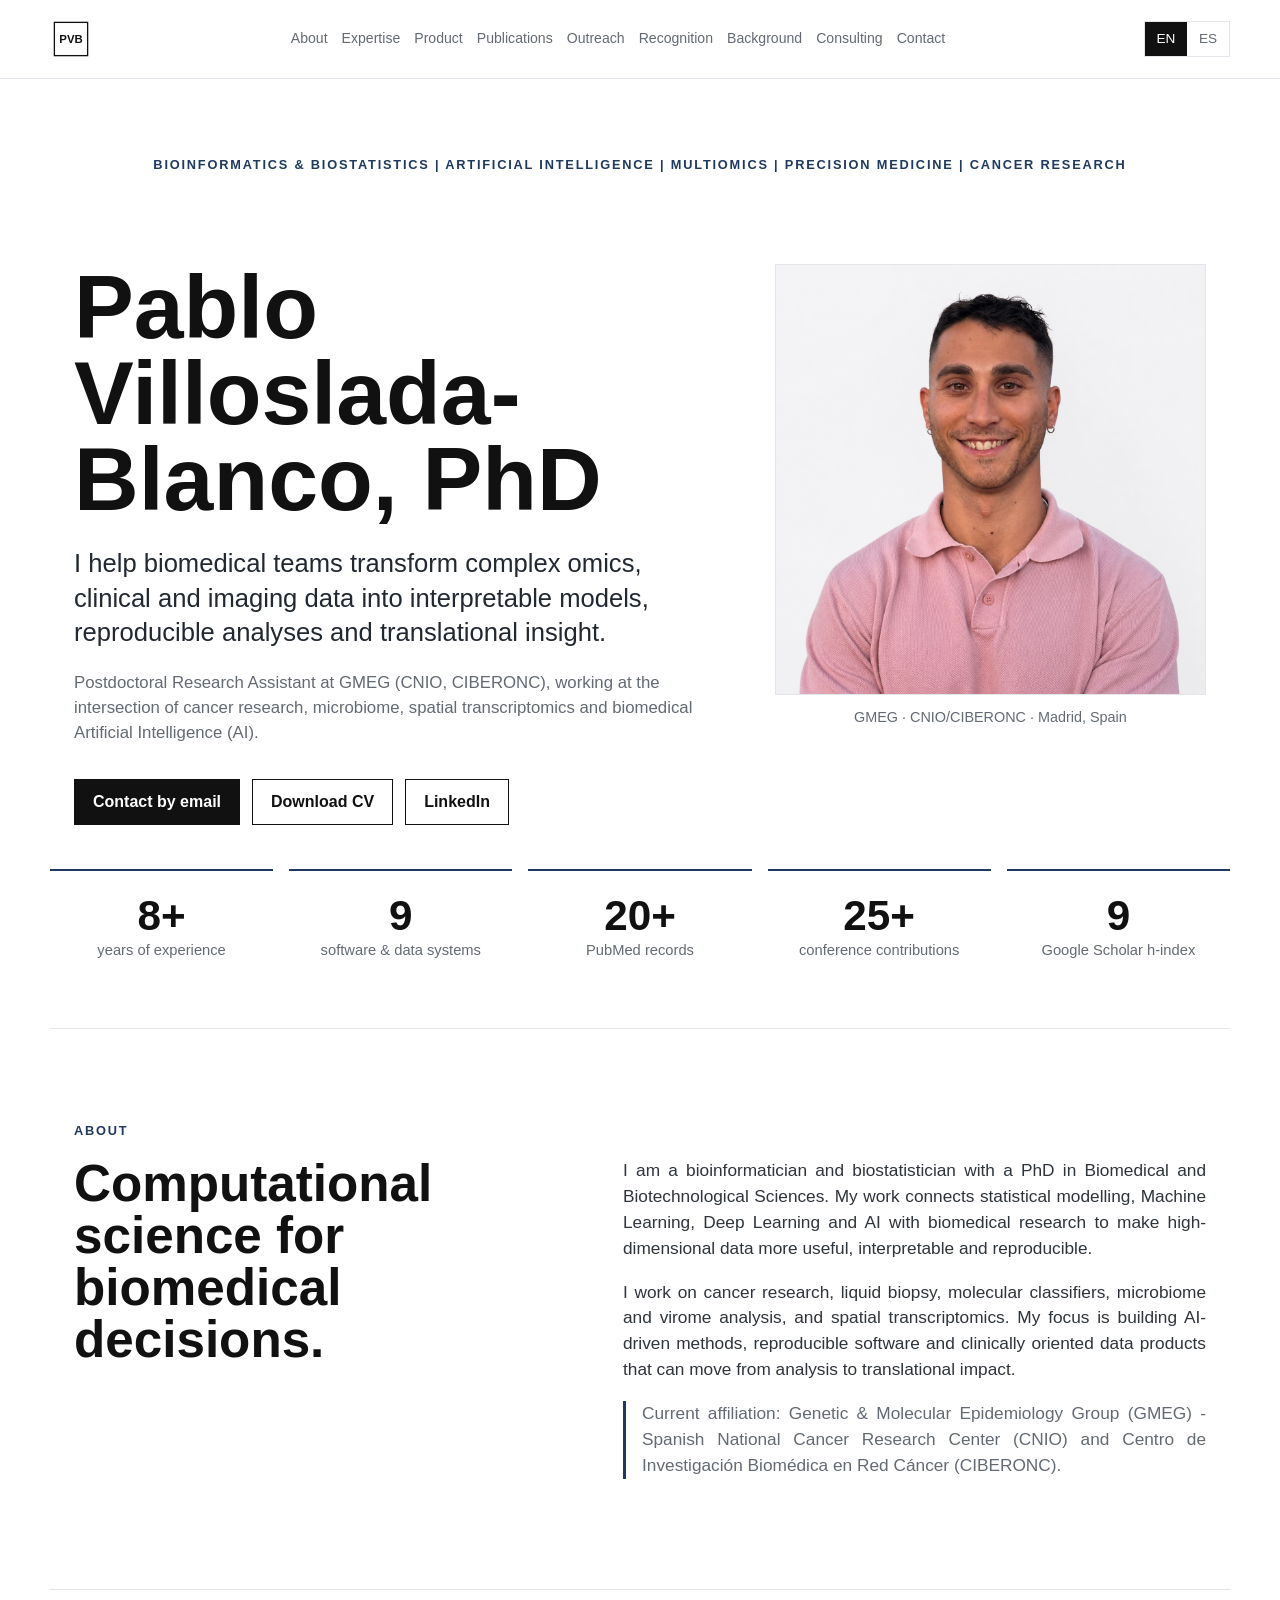
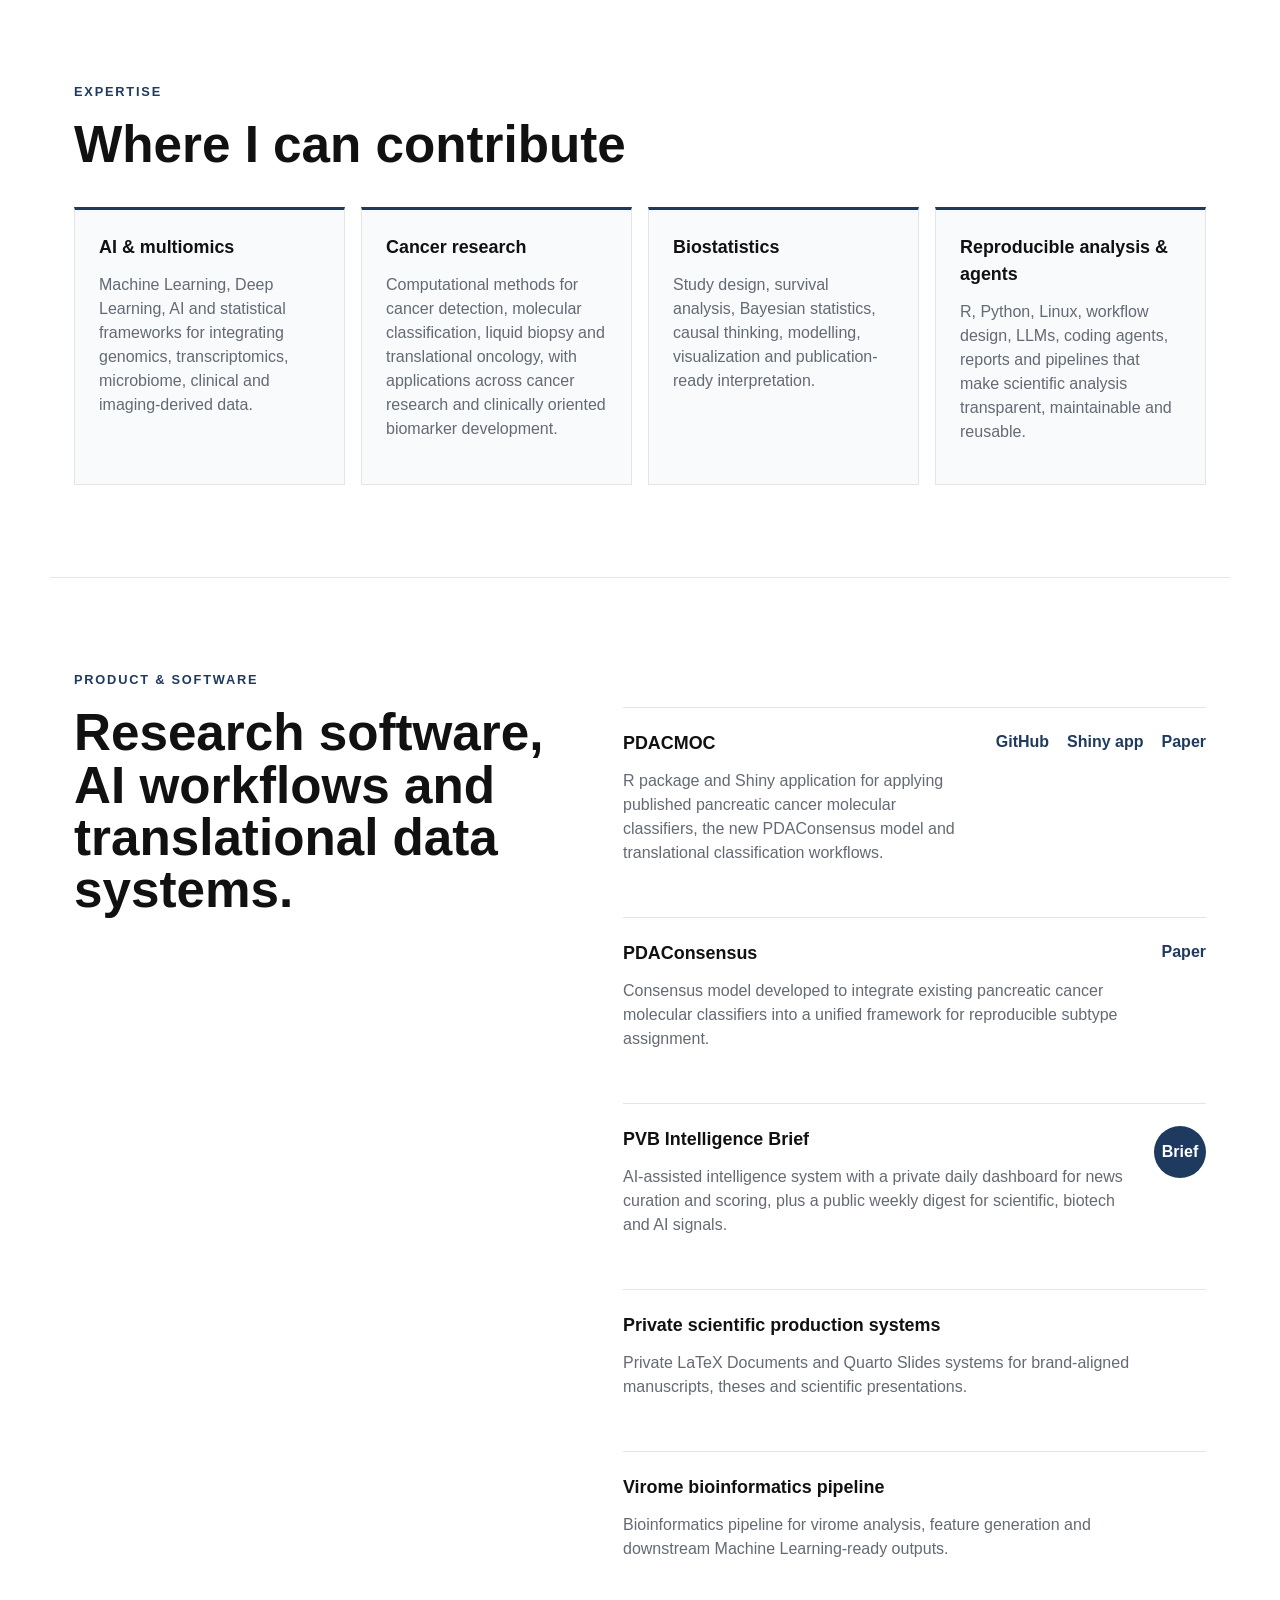
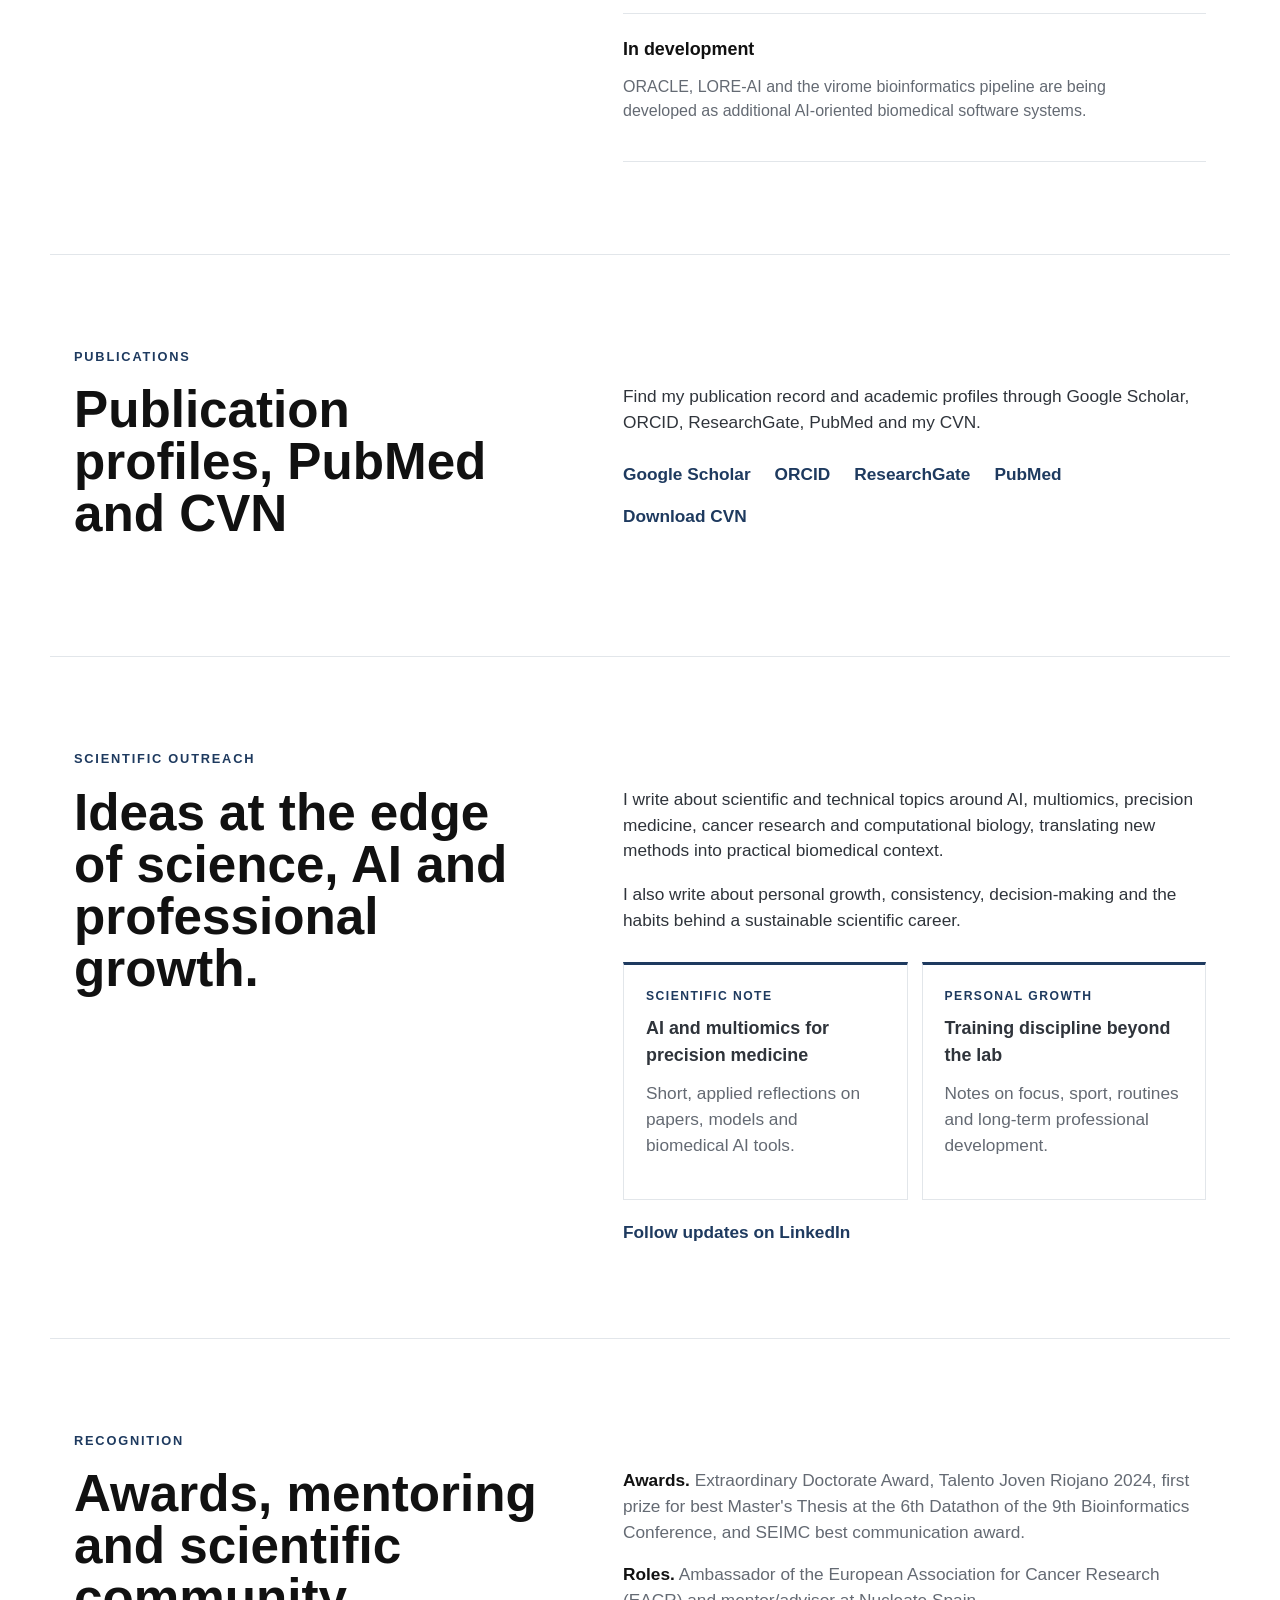
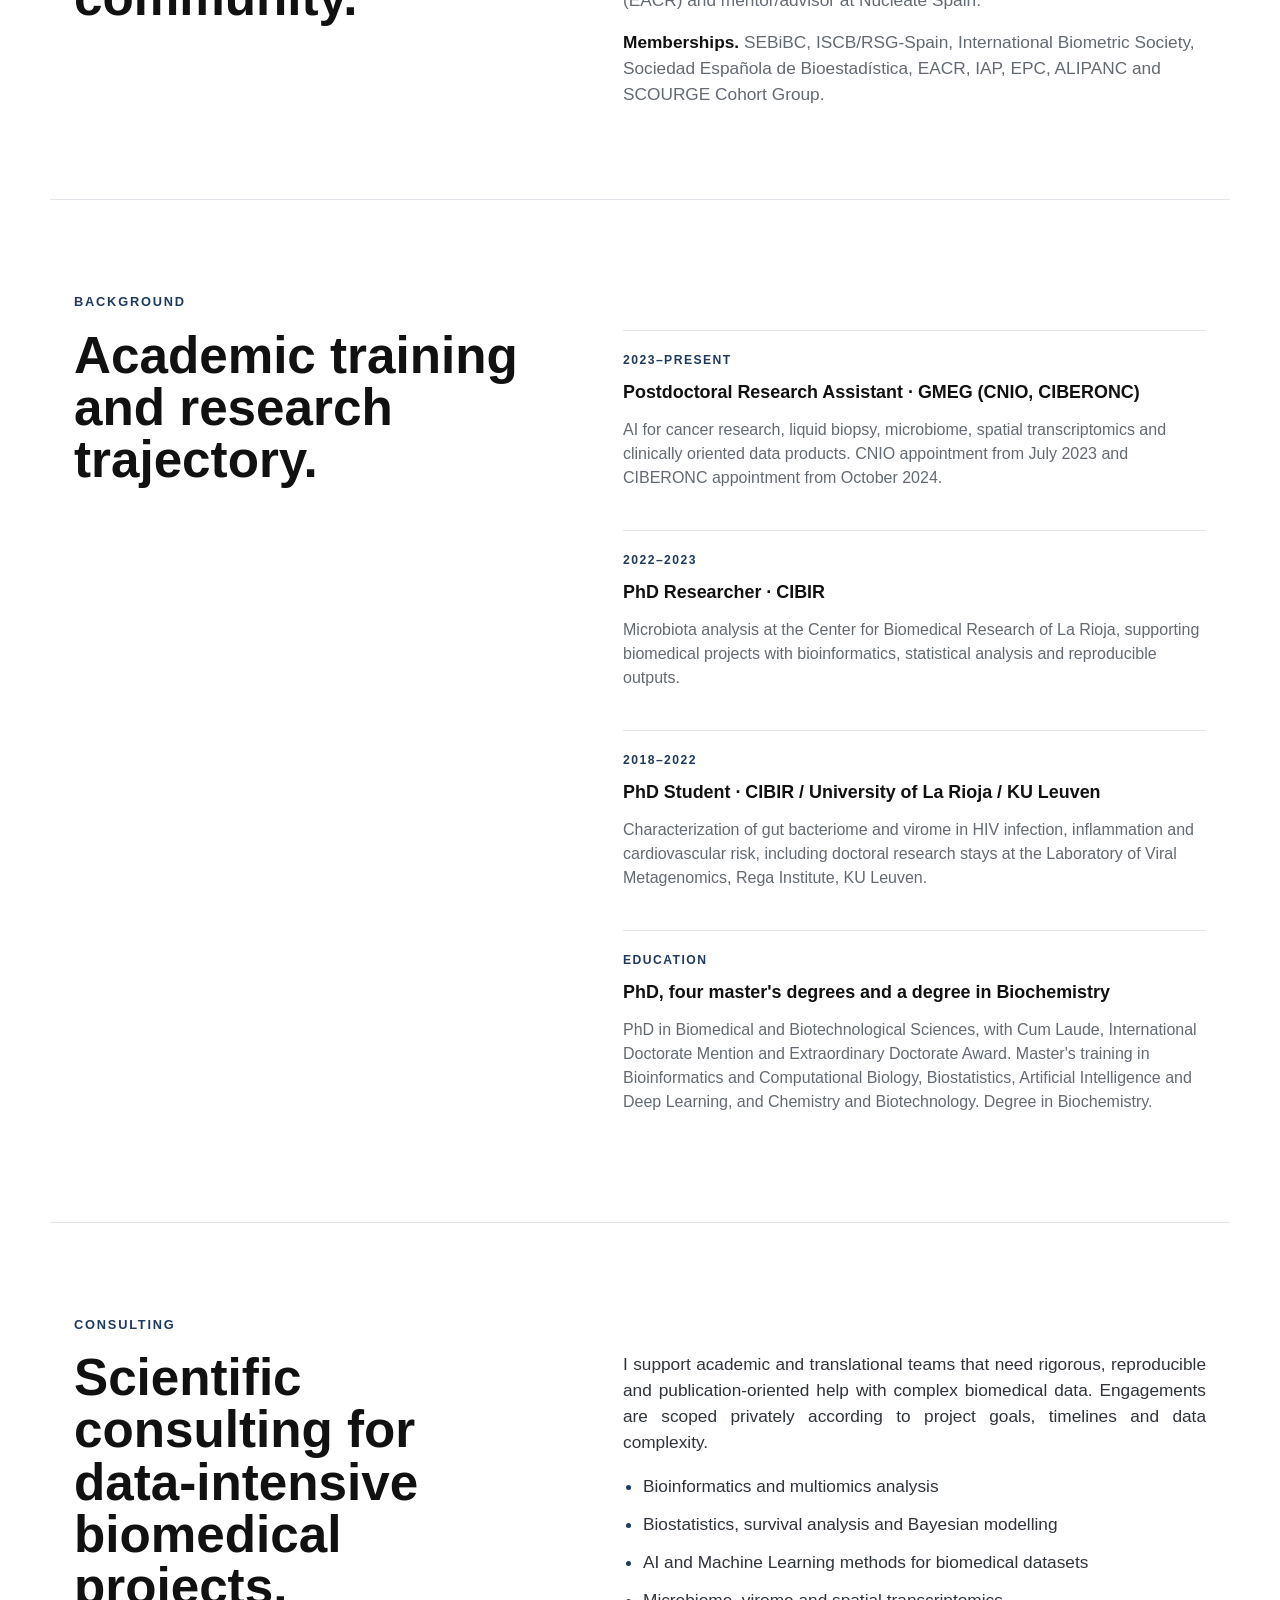
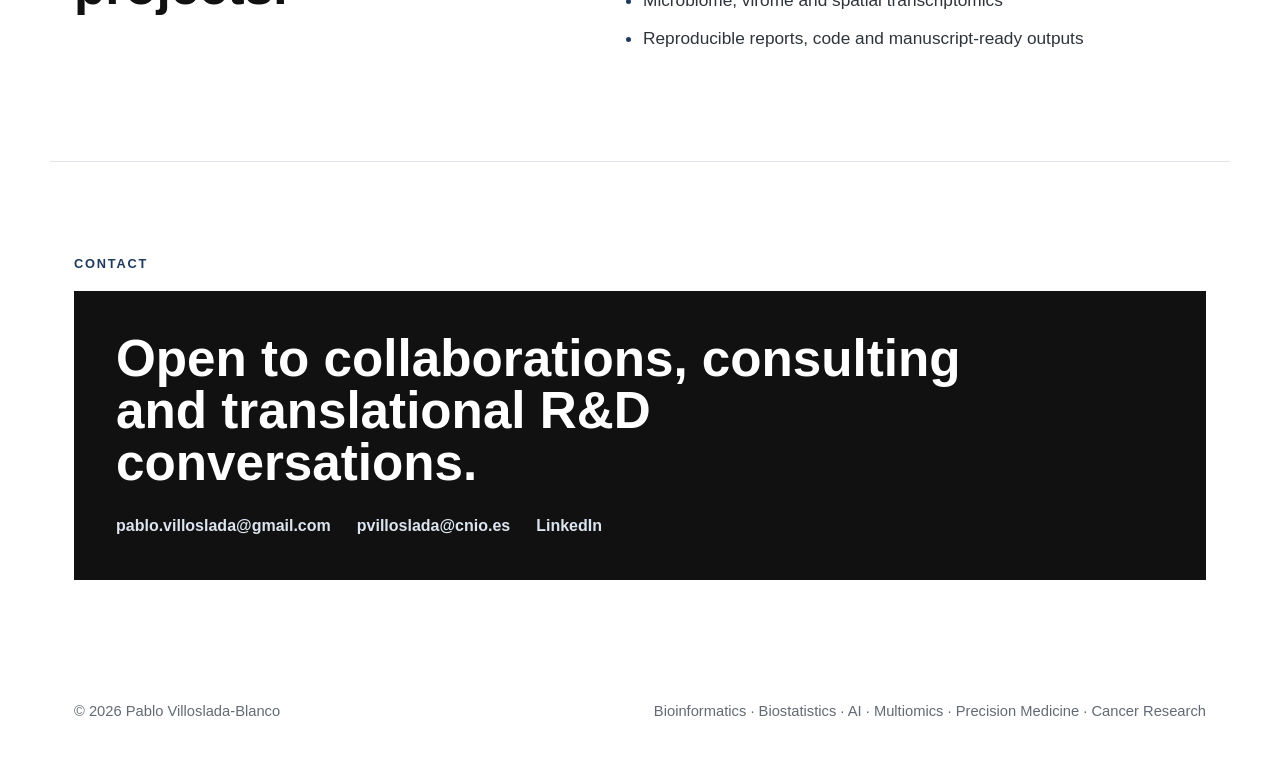
==== index.html @ 55368739 "Point brief link to public digest" ====
<!doctype html>
<html lang="en">
  <head>
    <meta charset="utf-8">
    <meta name="viewport" content="width=device-width, initial-scale=1">
    <meta http-equiv="Content-Security-Policy" content="default-src 'self'; script-src 'self'; style-src 'self' https://fonts.googleapis.com; font-src 'self' https://fonts.gstatic.com; connect-src 'self' https://eutils.ncbi.nlm.nih.gov; img-src 'self' data:; object-src 'none'; base-uri 'self'">
    <title>Pablo Villoslada-Blanco, PhD | Bioinformatics, Biostatistics & AI for Precision Medicine and Cancer Research</title>
    <meta name="description" content="Pablo Villoslada-Blanco is a bioinformatician and biostatistician at the Genetic & Molecular Epidemiology Group (GMEG), CNIO/CIBERONC, working on Artificial Intelligence, multiomics, cancer research, microbiome, virome and precision medicine.">
    <meta name="author" content="Pablo Villoslada-Blanco">
    <meta name="keywords" content="Pablo Villoslada-Blanco, bioinformatics, biostatistics, Artificial Intelligence, Machine Learning, Deep Learning, multiomics, precision medicine, cancer research, microbiome, virome, spatial transcriptomics, GMEG, CNIO, CIBERONC">
    <meta name="robots" content="index,follow,max-image-preview:large">
    <meta name="theme-color" content="#1e3a5f">
    <link rel="canonical" href="https://pvilloslada.com/">
    <meta property="og:type" content="profile">
    <meta property="og:title" content="Pablo Villoslada-Blanco, PhD">
    <meta property="og:description" content="Bioinformatics & Biostatistics for AI-driven precision medicine and cancer research.">
    <meta property="og:site_name" content="Pablo Villoslada-Blanco">
    <meta property="og:image" content="https://pvilloslada.com/photos/profile-clean.png">
    <meta property="og:url" content="https://pvilloslada.com/">
    <meta name="twitter:card" content="summary_large_image">
    <meta name="twitter:title" content="Pablo Villoslada-Blanco, PhD">
    <meta name="twitter:description" content="Bioinformatics & Biostatistics for AI-driven precision medicine and cancer research.">
    <meta name="twitter:image" content="https://pvilloslada.com/photos/profile-clean.png">
    <link rel="icon" href="assets/favicon.svg" type="image/svg+xml">
    <link rel="manifest" href="site.webmanifest">
    <link rel="alternate" type="application/json" href="profile.json" title="Machine-readable profile">
    <link rel="stylesheet" href="styles.css">
    <script type="application/ld+json">
      {
        "@context": "https://schema.org",
        "@type": "Person",
        "name": "Pablo Villoslada-Blanco",
        "alternateName": ["PVB", "pvilloslada", "Pablo Villoslada"],
        "honorificSuffix": "PhD",
        "jobTitle": "Postdoctoral Research Assistant",
        "email": "mailto:pablo.villoslada@gmail.com",
        "image": "https://pvilloslada.com/photos/profile-clean.png",
        "description": "Bioinformatician and biostatistician working on Artificial Intelligence, multiomics and precision medicine, with a focus on cancer research, microbiome, virome, spatial transcriptomics, clinically oriented code and translational data products.",
        "nationality": "Spanish",
        "knowsLanguage": ["Spanish", "English"],
        "affiliation": [
          {
            "@type": "Organization",
            "name": "Genetic & Molecular Epidemiology Group (GMEG)"
          },
          {
            "@type": "Organization",
            "name": "Spanish National Cancer Research Center (CNIO)"
          },
          {
            "@type": "Organization",
            "name": "Centro de Investigación Biomédica en Red Cáncer (CIBERONC)"
          }
        ],
        "knowsAbout": [
          "Bioinformatics",
          "Biostatistics",
          "Artificial Intelligence",
          "multiomics",
          "Precision Medicine",
          "Cancer Research",
          "Machine Learning",
          "Deep Learning",
          "Clinical Data Products",
          "Microbiome",
          "Virome",
          "Spatial Transcriptomics",
          "Survival Analysis",
          "Bayesian Statistics"
        ],
        "award": [
          "Extraordinary Doctorate Award, Universidad de La Rioja",
          "Talento Joven Riojano 2024",
          "First prize for the best Master's Thesis at the 6th Datathon of the 9th Bioinformatics Conference",
          "Award for the best communication, SEIMC"
        ],
        "alumniOf": [
          "Universidad de La Rioja",
          "Universidad Autonoma de Madrid",
          "Universidad Complutense de Madrid"
        ],
        "url": "https://pvilloslada.com/",
        "sameAs": [
          "https://www.linkedin.com/in/pablo-villoslada-blanco/",
          "https://github.com/pavillos",
          "https://orcid.org/0000-0002-1220-5228",
          "https://scholar.google.es/citations?user=9kkW0eoAAAAJ&hl=en",
          "https://www.researchgate.net/profile/Pablo-Villoslada-Blanco"
        ]
      }
    </script>
    <script type="application/ld+json">
      {
        "@context": "https://schema.org",
        "@type": "ProfilePage",
        "url": "https://pvilloslada.com/",
        "name": "Pablo Villoslada-Blanco, PhD",
        "about": {
          "@type": "Person",
          "name": "Pablo Villoslada-Blanco",
          "alternateName": ["PVB", "pvilloslada", "Pablo Villoslada"]
        },
        "primaryImageOfPage": {
          "@type": "ImageObject",
          "url": "https://pvilloslada.com/photos/profile-clean.png"
        }
      }
    </script>
  </head>
  <body>
    <header class="site-header">
      <a class="brand" href="#top" aria-label="Pablo Villoslada-Blanco home"><img src="assets/logo-pvb.svg" alt="PVB" width="42" height="42"></a>
      <nav class="nav" aria-label="Primary navigation">
        <a href="#about" data-i18n="navAbout">About</a>
        <a href="#expertise" data-i18n="navExpertise">Expertise</a>
        <a href="#product" data-i18n="navProduct">Product</a>
        <a href="#publications" data-i18n="navPublications">Publications</a>
        <a href="#outreach" data-i18n="navOutreach">Outreach</a>
        <a href="#recognition" data-i18n="navRecognition">Recognition</a>
        <a href="#background" data-i18n="navBackground">Background</a>
        <a href="#consulting" data-i18n="navConsulting">Consulting</a>
        <a href="#contact" data-i18n="navContact">Contact</a>
      </nav>
      <div class="lang-switch" aria-label="Language switcher">
        <button class="lang-button is-active" type="button" data-lang="en">EN</button>
        <button class="lang-button" type="button" data-lang="es">ES</button>
      </div>
    </header>

    <main id="top">
      <section class="hero">
        <p class="eyebrow hero-eyebrow" data-i18n="heroEyebrow">Bioinformatics & Biostatistics | Artificial Intelligence | multiomics | precision medicine | cancer research</p>
        <div class="hero-copy">
          <h1>Pablo Villoslada-Blanco, PhD</h1>
          <p class="lead" data-i18n="heroLead">I help biomedical teams transform complex omics, clinical and imaging data into interpretable models, reproducible analyses and translational insight.</p>
          <p class="current" data-i18n="heroCurrent">Postdoctoral Research Assistant at GMEG (CNIO, CIBERONC), working at the intersection of cancer research, microbiome, spatial transcriptomics and biomedical Artificial Intelligence (AI).</p>
          <div class="actions">
            <a class="button primary" href="mailto:pablo.villoslada@gmail.com" data-i18n="ctaContact">Contact by email</a>
            <a class="button" href="documents/pablo-villoslada-blanco-cv.pdf" target="_blank" rel="noopener noreferrer" data-i18n="ctaCv">Download CV</a>
            <a class="button" href="https://www.linkedin.com/in/pablo-villoslada-blanco/" rel="me" data-i18n="ctaLinkedin">LinkedIn</a>
          </div>
        </div>
        <figure class="portrait-block">
          <img src="photos/profile-clean.png" alt="Portrait of Pablo Villoslada-Blanco" width="1254" height="1254">
          <figcaption data-i18n="portraitCaption">GMEG · CNIO/CIBERONC · Madrid, Spain</figcaption>
        </figure>
      </section>

      <section class="metrics" aria-label="Career highlights">
        <div>
          <strong data-years-since="2018-10-01" data-exact-years>7+</strong>
          <span data-i18n="metricYears">years of experience</span>
        </div>
        <div>
          <strong>9</strong>
          <span data-i18n="metricSystems">software & data systems</span>
        </div>
        <a class="metric-link" href="https://pubmed.ncbi.nlm.nih.gov/?term=(Villoslada-Blanco)+OR+(SCOURGE+Cohort+Group%5BCorporate+Author%5D)">
          <strong data-pubmed-count data-bucket-size="5">20+</strong>
          <span data-i18n="metricPapers">PubMed records</span>
        </a>
        <div>
          <strong data-manual-count="28" data-bucket-size="5">25+</strong>
          <span data-i18n="metricCongresses">conference contributions</span>
        </div>
        <a class="metric-link" href="https://scholar.google.es/citations?user=9kkW0eoAAAAJ&hl=en">
          <strong data-cvn-count="9">9</strong>
          <span data-i18n="metricHindex">Google Scholar h-index</span>
        </a>
      </section>

      <section class="section about" id="about">
        <div class="section-kicker" data-i18n="aboutKicker">About</div>
        <div class="section-grid">
          <h2 data-i18n="aboutTitle">Computational science for biomedical decisions.</h2>
          <div class="section-body">
            <p data-i18n="aboutBody1">I am a bioinformatician and biostatistician with a PhD in Biomedical and Biotechnological Sciences. My work connects statistical modelling, Machine Learning, Deep Learning and AI with biomedical research to make high-dimensional data more useful, interpretable and reproducible.</p>
            <p data-i18n="aboutBody2">I work on cancer research, liquid biopsy, molecular classifiers, microbiome and virome analysis, and spatial transcriptomics. My focus is building AI-driven methods, reproducible software and clinically oriented data products that can move from analysis to translational impact.</p>
            <p class="definition-note" data-i18n="aboutAffiliation">Current affiliation: Genetic & Molecular Epidemiology Group (GMEG) - Spanish National Cancer Research Center (CNIO) and Centro de Investigación Biomédica en Red Cáncer (CIBERONC).</p>
          </div>
        </div>
      </section>

      <section class="section" id="expertise">
        <div class="section-kicker" data-i18n="expertiseKicker">Expertise</div>
        <h2 data-i18n="expertiseTitle">Where I can contribute</h2>
        <div class="card-grid">
          <article class="card">
            <h3 data-i18n="expertise1Title">AI & multiomics</h3>
            <p data-i18n="expertise1Body">Machine Learning, Deep Learning, AI and statistical frameworks for integrating genomics, transcriptomics, microbiome, clinical and imaging-derived data.</p>
          </article>
          <article class="card">
            <h3 data-i18n="expertise2Title">Cancer research</h3>
            <p data-i18n="expertise2Body">Computational methods for cancer detection, molecular classification, liquid biopsy and translational oncology, with applications across cancer research and clinically oriented biomarker development.</p>
          </article>
          <article class="card">
            <h3 data-i18n="expertise3Title">Biostatistics</h3>
            <p data-i18n="expertise3Body">Study design, survival analysis, Bayesian statistics, causal thinking, modelling, visualization and publication-ready interpretation.</p>
          </article>
          <article class="card">
            <h3 data-i18n="expertise4Title">Reproducible analysis & agents</h3>
            <p data-i18n="expertise4Body">R, Python, Linux, workflow design, LLMs, coding agents, reports and pipelines that make scientific analysis transparent, maintainable and reusable.</p>
          </article>
        </div>
      </section>

      <section class="section" id="product">
        <div class="section-kicker" data-i18n="productKicker">Product & software</div>
        <div class="section-grid">
          <h2 data-i18n="productTitle">Research software, AI workflows and translational data systems.</h2>
          <div class="project-list">
            <article class="project">
              <div>
                <h3>PDACMOC</h3>
                <p data-i18n="productPdacmocBody">R package and Shiny application for applying published pancreatic cancer molecular classifiers, the new PDAConsensus model and translational classification workflows.</p>
              </div>
              <div class="project-links">
                <a href="https://github.com/pavillos/PDACMOC">GitHub</a>
                <a href="https://pdacmoc.cnio.es/">Shiny app</a>
                <a href="https://link.springer.com/article/10.1186/s13073-025-01568-9">Paper</a>
              </div>
            </article>
            <article class="project">
              <div>
                <h3>PDAConsensus</h3>
                <p data-i18n="productPdaconsensusBody">Consensus model developed to integrate existing pancreatic cancer molecular classifiers into a unified framework for reproducible subtype assignment.</p>
              </div>
              <div class="project-links">
                <a href="https://link.springer.com/article/10.1186/s13073-025-01568-9">Paper</a>
              </div>
            </article>
            <article class="project">
              <div>
                <h3>PVB Intelligence Brief</h3>
                <p data-i18n="productBriefBody">AI-assisted intelligence system with a private daily dashboard for news curation and scoring, plus a public weekly digest for scientific, biotech and AI signals.</p>
              </div>
              <div class="project-links">
                <a class="brief-link" href="https://brief.pvilloslada.com/brief">Brief</a>
              </div>
            </article>
            <article class="project project-compact">
              <div>
                <h3 data-i18n="productPrivateTitle">Private scientific production systems</h3>
                <p data-i18n="productPrivateBody">Private LaTeX Documents and Quarto Slides systems for brand-aligned manuscripts, theses and scientific presentations.</p>
              </div>
            </article>
            <article class="project project-compact">
              <div>
                <h3 data-i18n="productPipelineTitle">Virome bioinformatics pipeline</h3>
                <p data-i18n="productPipelineBody">Bioinformatics pipeline for virome analysis, feature generation and downstream Machine Learning-ready outputs.</p>
              </div>
            </article>
            <article class="project project-compact">
              <div>
                <h3 data-i18n="productDevelopmentTitle">In development</h3>
                <p data-i18n="productDevelopmentBody">ORACLE, LORE-AI and the virome bioinformatics pipeline are being developed as additional AI-oriented biomedical software systems.</p>
              </div>
            </article>
          </div>
        </div>
      </section>

      <section class="section publications" id="publications">
        <div class="section-kicker" data-i18n="publicationsKicker">Publications</div>
        <div class="section-grid">
          <h2 data-i18n="publicationsTitle">Publication profiles, PubMed and CVN</h2>
          <div class="section-body">
            <p data-i18n="publicationsBody">Find my publication record and academic profiles through Google Scholar, ORCID, ResearchGate, PubMed and my CVN.</p>
            <div class="link-row">
              <a href="https://scholar.google.es/citations?user=9kkW0eoAAAAJ&hl=en">Google Scholar</a>
              <a href="https://orcid.org/0000-0002-1220-5228">ORCID</a>
              <a href="https://www.researchgate.net/profile/Pablo-Villoslada-Blanco">ResearchGate</a>
              <a href="https://pubmed.ncbi.nlm.nih.gov/?term=(Villoslada-Blanco)+OR+(SCOURGE+Cohort+Group%5BCorporate+Author%5D)">PubMed</a>
              <a href="documents/pablo-villoslada-blanco-cvn-english.pdf" target="_blank" rel="noopener noreferrer" data-i18n="cvnLink">Download CVN</a>
            </div>
          </div>
        </div>
      </section>

      <section class="section" id="outreach">
        <div class="section-kicker" data-i18n="outreachKicker">Scientific outreach</div>
        <div class="section-grid">
          <h2 data-i18n="outreachTitle">Ideas at the edge of science, AI and professional growth.</h2>
          <div class="section-body">
            <p data-i18n="outreachScience">I write about scientific and technical topics around AI, multiomics, precision medicine, cancer research and computational biology, translating new methods into practical biomedical context.</p>
            <p data-i18n="outreachGrowth">I also write about personal growth, consistency, decision-making and the habits behind a sustainable scientific career.</p>
            <div class="screen-grid">
              <article class="screen-card">
                <span data-i18n="outreachExampleScienceLabel">Scientific note</span>
                <h3 data-i18n="outreachExampleScienceTitle">AI and multiomics for precision medicine</h3>
                <p data-i18n="outreachExampleScienceBody">Short, applied reflections on papers, models and biomedical AI tools.</p>
              </article>
              <article class="screen-card">
                <span data-i18n="outreachExampleGrowthLabel">Personal growth</span>
                <h3 data-i18n="outreachExampleGrowthTitle">Training discipline beyond the lab</h3>
                <p data-i18n="outreachExampleGrowthBody">Notes on focus, sport, routines and long-term professional development.</p>
              </article>
            </div>
            <a class="text-link" href="https://www.linkedin.com/in/pablo-villoslada-blanco/" data-i18n="outreachLink">Follow updates on LinkedIn</a>
          </div>
        </div>
      </section>

      <section class="section" id="recognition">
        <div class="section-kicker" data-i18n="recognitionKicker">Recognition</div>
        <div class="section-grid">
          <h2 data-i18n="recognitionTitle">Awards, mentoring and scientific community.</h2>
          <div class="section-body">
            <div class="compact-list">
              <p><strong data-i18n="recognitionAwardsLabel">Awards.</strong> <span data-i18n="recognitionAwardsText">Extraordinary Doctorate Award, Talento Joven Riojano 2024, first prize for best Master's Thesis at the 6th Datathon of the 9th Bioinformatics Conference, and SEIMC best communication award.</span></p>
              <p><strong data-i18n="recognitionRolesLabel">Roles.</strong> <span data-i18n="recognitionRolesText">Ambassador of the European Association for Cancer Research (EACR) and mentor/advisor at Nucleate Spain.</span></p>
              <p><strong data-i18n="recognitionMembershipsLabel">Memberships.</strong> <span data-i18n="recognitionMembershipsText">SEBiBC, ISCB/RSG-Spain, International Biometric Society, Sociedad Española de Bioestadística, EACR, IAP, EPC, ALIPANC and SCOURGE Cohort Group.</span></p>
            </div>
          </div>
        </div>
      </section>

      <section class="section" id="background">
        <div class="section-kicker" data-i18n="backgroundKicker">Background</div>
        <div class="section-grid">
          <h2 data-i18n="backgroundTitle">Academic training and research trajectory.</h2>
          <div class="timeline">
            <article>
              <span>2023–Present</span>
              <h3 data-i18n="career1Title">Postdoctoral Research Assistant · GMEG (CNIO, CIBERONC)</h3>
              <p data-i18n="career1Body">AI for cancer research, liquid biopsy, microbiome, spatial transcriptomics and clinically oriented data products. CNIO appointment from July 2023 and CIBERONC appointment from October 2024.</p>
            </article>
            <article>
              <span>2022–2023</span>
              <h3 data-i18n="career2Title">PhD Researcher · CIBIR</h3>
              <p data-i18n="career2Body">Microbiota analysis at the Center for Biomedical Research of La Rioja, supporting biomedical projects with bioinformatics, statistical analysis and reproducible outputs.</p>
            </article>
            <article>
              <span>2018–2022</span>
              <h3 data-i18n="career3Title">PhD Student · CIBIR / University of La Rioja / KU Leuven</h3>
              <p data-i18n="career3Body">Characterization of gut bacteriome and virome in HIV infection, inflammation and cardiovascular risk, including doctoral research stays at the Laboratory of Viral Metagenomics, Rega Institute, KU Leuven.</p>
            </article>
            <article>
              <span data-i18n="educationTitle">Education</span>
              <h3 data-i18n="educationDegrees">PhD, four master's degrees and a degree in Biochemistry</h3>
              <p data-i18n="educationBody">PhD in Biomedical and Biotechnological Sciences, with Cum Laude, International Doctorate Mention and Extraordinary Doctorate Award. Master's training in Bioinformatics and Computational Biology, Biostatistics, Artificial Intelligence and Deep Learning, and Chemistry and Biotechnology. Degree in Biochemistry.</p>
            </article>
          </div>
        </div>
      </section>

      <section class="section" id="consulting">
        <div class="section-kicker" data-i18n="consultingKicker">Consulting</div>
        <div class="section-grid">
          <h2 data-i18n="consultingTitle">Scientific consulting for data-intensive biomedical projects.</h2>
          <div class="section-body">
            <p data-i18n="consultingBody">I support academic and translational teams that need rigorous, reproducible and publication-oriented help with complex biomedical data. Engagements are scoped privately according to project goals, timelines and data complexity.</p>
            <ul class="service-list">
              <li data-i18n="service1">Bioinformatics and multiomics analysis</li>
              <li data-i18n="service2">Biostatistics, survival analysis and Bayesian modelling</li>
              <li data-i18n="service3">AI and Machine Learning methods for biomedical datasets</li>
              <li data-i18n="service4">Microbiome, virome and spatial transcriptomics</li>
              <li data-i18n="service5">Reproducible reports, code and manuscript-ready outputs</li>
            </ul>
          </div>
        </div>
      </section>

      <section class="section contact" id="contact">
        <div class="section-kicker" data-i18n="contactKicker">Contact</div>
        <div class="contact-panel">
          <h2 data-i18n="contactTitle">Open to collaborations, consulting and translational R&D conversations.</h2>
          <div class="contact-links">
            <a href="mailto:pablo.villoslada@gmail.com">pablo.villoslada@gmail.com</a>
            <a href="mailto:pvilloslada@cnio.es">pvilloslada@cnio.es</a>
            <a href="https://www.linkedin.com/in/pablo-villoslada-blanco/">LinkedIn</a>
          </div>
        </div>
      </section>
    </main>

    <footer class="site-footer">
      <span>© 2026 Pablo Villoslada-Blanco</span>
      <span>Bioinformatics · Biostatistics · AI · Multiomics · Precision Medicine · Cancer Research</span>
    </footer>

    <script src="script.js"></script>
    <script defer src="/_vercel/insights/script.js"></script>
  </body>
</html>
---- styles.css ----
@import url("https://fonts.googleapis.com/css2?family=DM+Sans:opsz,wght@9..40,300;9..40,400;9..40,500;9..40,700&display=swap");

:root {
  --bg: #ffffff;
  --ink: #111111;
  --muted: #646a73;
  --soft: #f3f5f7;
  --line: #e2e6ea;
  --accent: #1e3a5f;
  --accent-dark: #132540;
  --panel: #f8fafc;
  --max: 1180px;
}

* {
  box-sizing: border-box;
}

html {
  scroll-behavior: smooth;
}

body {
  margin: 0;
  background: var(--bg);
  color: var(--ink);
  font-family: "DM Sans", -apple-system, BlinkMacSystemFont, "Segoe UI", sans-serif;
  line-height: 1.5;
}

a {
  color: inherit;
  text-decoration: none;
}

.site-header {
  position: sticky;
  top: 0;
  z-index: 10;
  display: flex;
  align-items: center;
  justify-content: space-between;
  gap: 24px;
  padding: 18px max(24px, calc((100vw - var(--max)) / 2));
  background: rgba(255, 255, 255, 0.9);
  border-bottom: 1px solid var(--line);
  backdrop-filter: blur(16px);
}

.brand {
  display: grid;
  width: 42px;
  height: 42px;
  place-items: center;
  font-weight: 700;
  letter-spacing: 0;
}

.nav {
  display: flex;
  gap: 24px;
  color: var(--muted);
  font-size: 0.95rem;
}

.nav a:hover,
.text-link:hover,
.link-row a:hover,
.project a:hover,
.contact-links a:hover {
  color: var(--accent);
}

.lang-switch {
  display: flex;
  border: 1px solid var(--line);
}

.lang-button {
  min-width: 42px;
  height: 34px;
  border: 0;
  background: transparent;
  color: var(--muted);
  font: inherit;
  font-size: 0.85rem;
  cursor: pointer;
}

.lang-button.is-active {
  background: var(--ink);
  color: #ffffff;
}

main {
  overflow: hidden;
}

.hero-eyebrow {
  grid-column: 1 / -1;
  justify-self: center;
  width: min(var(--max), calc(100vw - 48px));
  margin-bottom: -18px;
  white-space: nowrap;
  text-align: center;
  font-size: clamp(0.64rem, 0.86vw, 0.8rem);
  letter-spacing: 0.12em;
}

.hero {
  display: grid;
  grid-template-columns: minmax(0, 1.05fr) minmax(320px, 0.72fr);
  gap: clamp(36px, 6vw, 72px);
  align-items: start;
  max-width: var(--max);
  margin: 0 auto;
  padding: clamp(56px, 7vw, 76px) 24px 44px;
}

.eyebrow,
.section-kicker {
  margin: 0 0 18px;
  color: var(--accent);
  font-size: 0.8rem;
  font-weight: 700;
  letter-spacing: 0.14em;
  text-transform: uppercase;
}

h1,
h2,
h3,
p {
  margin-top: 0;
}

h1 {
  max-width: 760px;
  margin-bottom: 24px;
  font-size: clamp(3.2rem, 7vw, 6.6rem);
  line-height: 0.96;
  letter-spacing: 0;
}

h2 {
  margin-bottom: 24px;
  font-size: clamp(2rem, 4vw, 4.25rem);
  line-height: 1.02;
  letter-spacing: 0;
}

h3 {
  margin-bottom: 12px;
  font-size: 1.12rem;
}

.lead {
  max-width: 780px;
  margin-bottom: 20px;
  color: #222831;
  font-size: clamp(1.25rem, 2vw, 1.75rem);
  line-height: 1.35;
}

.current {
  max-width: 720px;
  color: var(--muted);
  font-size: 1.05rem;
}

.actions {
  display: flex;
  flex-wrap: wrap;
  gap: 12px;
  margin-top: 34px;
}

.button {
  display: inline-flex;
  min-height: 44px;
  align-items: center;
  justify-content: center;
  padding: 10px 18px;
  border: 1px solid var(--ink);
  font-weight: 700;
}

.button.primary {
  background: var(--ink);
  color: #ffffff;
}

.button:hover {
  border-color: var(--accent);
  color: var(--accent);
}

.button.primary:hover {
  background: var(--accent);
  color: #ffffff;
}

.button.subtle {
  border-color: var(--line);
  color: var(--accent);
}

.brief-page main {
  overflow: visible;
}

.brief-hero {
  max-width: 860px;
  margin: 0 auto;
  padding: clamp(82px, 12vw, 150px) 24px;
}

.brief-hero h1 {
  max-width: 820px;
  font-size: clamp(3.2rem, 8vw, 7rem);
}

.brief-note {
  display: grid;
  gap: 16px;
  margin: 36px 0 0;
  padding: 24px 0;
  border-top: 2px solid var(--accent);
  border-bottom: 1px solid var(--line);
  color: var(--muted);
  font-size: 1.05rem;
}

.brief-note p {
  margin: 0;
}

.brief-note strong {
  color: var(--ink);
}

.portrait-block {
  margin: 0;
}

.portrait-block img {
  display: block;
  width: 100%;
  height: auto;
  border: 1px solid var(--line);
}

.portrait-block figcaption {
  margin-top: 12px;
  color: var(--muted);
  font-size: 0.9rem;
}

.metrics {
  display: grid;
  grid-template-columns: repeat(5, minmax(0, 1fr));
  justify-content: center;
  justify-items: center;
  gap: 16px;
  width: min(1180px, calc(100vw - 48px));
  margin: 0 auto;
  padding: 0 0 42px;
  border-bottom: 1px solid var(--line);
  text-align: center;
}

.metrics div,
.metrics .metric-link {
  width: 100%;
  padding: 24px 8px;
  border-top: 2px solid var(--accent);
}


.metrics .metric-link {
  color: inherit;
}

.metrics .metric-link:hover span {
  color: var(--accent);
}

.metrics strong {
  display: block;
  font-size: clamp(2rem, 3.3vw, 3.25rem);
  line-height: 1;
}

.metrics span {
  color: var(--muted);
  font-size: 0.92rem;
  line-height: 1.25;
}

.metrics span,
.link-row a,
.project-links a,
.contact-links a {
  overflow-wrap: anywhere;
}

.section {
  max-width: var(--max);
  margin: 0 auto;
  padding: 92px 24px;
  border-bottom: 1px solid var(--line);
}

.section-grid {
  display: grid;
  grid-template-columns: minmax(260px, 0.9fr) minmax(0, 1.1fr);
  gap: 72px;
}

.section-body {
  color: #2f343b;
  font-size: 1.08rem;
}

.section-body p {
  margin-bottom: 18px;
}

.about .section-body p,
#consulting .section-body p {
  text-align: justify;
  hyphens: auto;
}

.card-grid {
  display: grid;
  grid-template-columns: repeat(4, 1fr);
  gap: 16px;
  margin-top: 36px;
}

.card {
  min-height: 245px;
  padding: 24px;
  background: var(--panel);
  border: 1px solid var(--line);
  border-top: 3px solid var(--accent);
}

.card p,
.project p {
  color: var(--muted);
}

.project-list {
  display: grid;
  gap: 14px;
}

.project {
  display: grid;
  grid-template-columns: minmax(0, 1fr) auto;
  gap: 24px;
  align-items: start;
  padding: 22px 0;
  border-top: 1px solid var(--line);
}

.project:last-child {
  border-bottom: 1px solid var(--line);
}

.project a,
.text-link,
.link-row a {
  color: var(--accent);
  font-weight: 700;
}

.project-links .brief-link {
  display: inline-flex;
  align-items: center;
  justify-content: center;
  width: 52px;
  height: 52px;
  border-radius: 50%;
  background: var(--accent);
  color: #ffffff;
  line-height: 1;
}

.project-links .brief-link:hover {
  background: var(--accent-dark);
  color: #ffffff;
}

.link-row {
  display: flex;
  flex-wrap: wrap;
  gap: 16px 24px;
  margin-top: 26px;
}

.service-list {
  display: grid;
  gap: 12px;
  padding-left: 20px;
}

.service-list li::marker {
  color: var(--accent);
}

.contact {
  border-bottom: 0;
}

.contact-panel {
  padding: 42px;
  background: var(--ink);
  color: #ffffff;
}

.contact-panel h2 {
  max-width: 900px;
}

.contact-links {
  display: flex;
  flex-wrap: wrap;
  gap: 16px 26px;
  color: #dbe4ef;
  font-weight: 700;
}

.site-footer {
  display: flex;
  justify-content: space-between;
  gap: 24px;
  max-width: var(--max);
  margin: 0 auto;
  padding: 28px 24px 44px;
  color: var(--muted);
  font-size: 0.92rem;
}

@media (max-width: 1100px) {
  .hero {
    min-height: auto;
  }
}


@media (max-width: 1100px) and (orientation: portrait) {
  .hero {
    grid-template-columns: 1fr;
    gap: 34px;
  }

  .portrait-block {
    max-width: 460px;
    margin-right: auto;
    margin-left: auto;
  }

  .portrait-block img {
    aspect-ratio: 1;
    object-fit: cover;
  }
}

@media (max-width: 920px) {
  .site-header {
    align-items: center;
  }

  .nav {
    display: none;
  }

  .hero,
  .section-grid {
    grid-template-columns: 1fr;
    gap: 34px;
  }

  .hero {
    min-height: auto;
    padding-top: 48px;
  }

  h1 {
    max-width: 720px;
    font-size: clamp(3.2rem, 8vw, 4.8rem);
    line-height: 1;
  }

  .portrait-block {
    max-width: 460px;
    margin-right: auto;
    margin-left: auto;
  }

  .portrait-block img {
    aspect-ratio: 1;
    object-fit: cover;
  }

  .card-grid {
    grid-template-columns: repeat(2, 1fr);
  }
}

@media (max-width: 560px) {
  .site-header {
    padding: 14px 18px;
  }

  .brand {
    width: 38px;
    height: 38px;
  }

  .hero,
  .section,
  .metrics,
  .site-footer {
    padding-left: 18px;
    padding-right: 18px;
  }

  .hero {
    gap: 28px;
    padding-top: 38px;
    padding-bottom: 34px;
  }

  h1 {
    font-size: clamp(2.45rem, 12vw, 3.35rem);
    line-height: 1;
    margin-bottom: 20px;
  }

  .eyebrow,
  .section-kicker {
    font-size: 0.74rem;
    line-height: 1.45;
  }

  .lead {
    font-size: 1.12rem;
    line-height: 1.4;
  }

  .current {
    font-size: 1rem;
  }

  .actions {
    display: grid;
    grid-template-columns: 1fr;
    gap: 10px;
    margin-top: 28px;
  }

  .button {
    width: 100%;
  }

  .portrait-block {
    max-width: min(100%, 360px);
    margin-right: auto;
    margin-left: auto;
  }

  .portrait-block img {
    aspect-ratio: 1;
    object-fit: cover;
  }

  .section {
    padding-top: 68px;
    padding-bottom: 68px;
  }

  .metrics,
  .card-grid {
    grid-template-columns: 1fr;
  }

  .metrics {
    width: min(340px, calc(100vw - 36px));
  }

  .metrics div,
  .metrics .metric-link {
    padding-right: 12px;
    padding-left: 12px;
  }

  .project {
    grid-template-columns: 1fr;
    gap: 8px;
  }

  .contact-panel {
    padding: 28px;
  }

  .site-footer {
    flex-direction: column;
  }
}

.brand img {
  display: block;
  width: 42px;
  height: 42px;
}

.nav {
  gap: 14px;
  font-size: 0.88rem;
  white-space: nowrap;
}


.portrait-block figcaption {
  text-align: center;
}

.project-links {
  display: flex;
  flex-wrap: wrap;
  gap: 12px 18px;
  justify-content: flex-end;
  color: var(--accent);
  font-weight: 700;
}

.definition-note {
  color: var(--muted);
  border-left: 3px solid var(--accent);
  padding-left: 16px;
}

.screen-grid {
  display: grid;
  grid-template-columns: repeat(2, minmax(0, 1fr));
  gap: 14px;
  margin: 28px 0 20px;
}

.screen-card {
  min-height: 190px;
  padding: 22px;
  border: 1px solid var(--line);
  border-top: 3px solid var(--accent);
  background: #ffffff;
}

.screen-card span,
.timeline span {
  display: block;
  margin-bottom: 10px;
  color: var(--accent);
  font-size: 0.76rem;
  font-weight: 700;
  letter-spacing: 0.12em;
  text-transform: uppercase;
}

.screen-card p,
.timeline p,
.compact-list p {
  color: var(--muted);
}

.compact-list {
  display: grid;
  gap: 16px;
}

.compact-list p {
  margin: 0;
}

.compact-list strong {
  color: var(--ink);
}

.timeline {
  display: grid;
  gap: 24px;
}

.timeline article {
  padding-top: 20px;
  border-top: 1px solid var(--line);
}

@media (max-width: 1120px) {
  .nav {
    gap: 10px;
    font-size: 0.82rem;
  }
}

@media (max-width: 760px) {
  .hero-eyebrow {
    width: calc(100vw - 48px);
    white-space: normal;
  }

  .metrics {
    grid-template-columns: repeat(2, minmax(0, 1fr));
    gap: 28px;
    width: min(520px, calc(100vw - 48px));
  }

  .project-links {
    justify-content: flex-start;
  }
}

@media (max-width: 560px) {
  .screen-grid {
    grid-template-columns: 1fr;
  }

  .hero-eyebrow {
    width: calc(100vw - 36px);
    font-size: 0.68rem;
  }

  .metrics {
    grid-template-columns: 1fr;
    width: min(340px, calc(100vw - 36px));
  }
}

@media (max-width: 1100px) {
  .nav {
    display: none;
  }
}

@media (max-width: 920px) {
  .about .section-body p,
  #consulting .section-body p {
    text-align: left;
    hyphens: none;
  }
}

.brief-header {
  justify-content: space-between;
}

.brief-nav {
  color: var(--muted);
  font-size: 0.95rem;
  font-weight: 700;
}

.brief-nav a:hover {
  color: var(--accent);
}

.brief-main {
  display: grid;
  min-height: calc(100vh - 79px);
  place-items: center;
  padding: 24px;
  text-align: center;
}

.brief-main h1 {
  margin: 0;
  font-size: clamp(3.5rem, 10vw, 8rem);
}
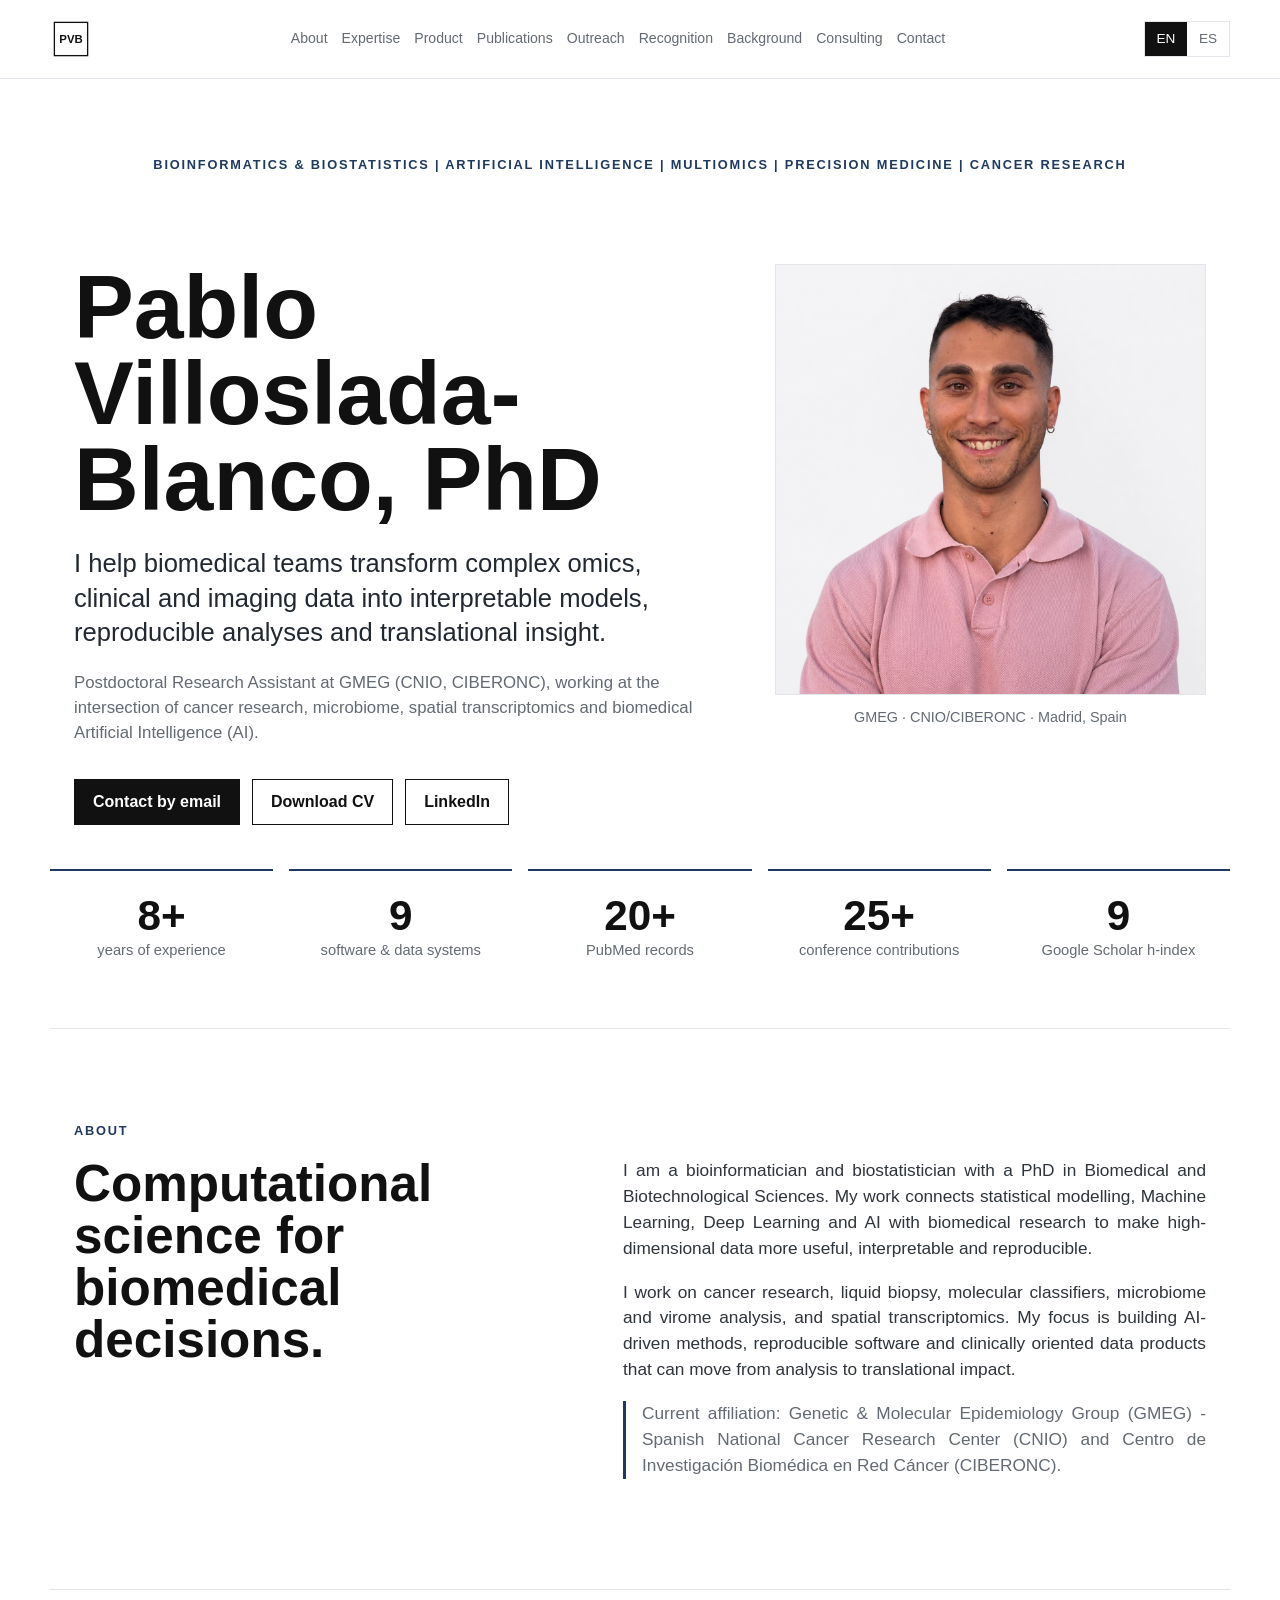
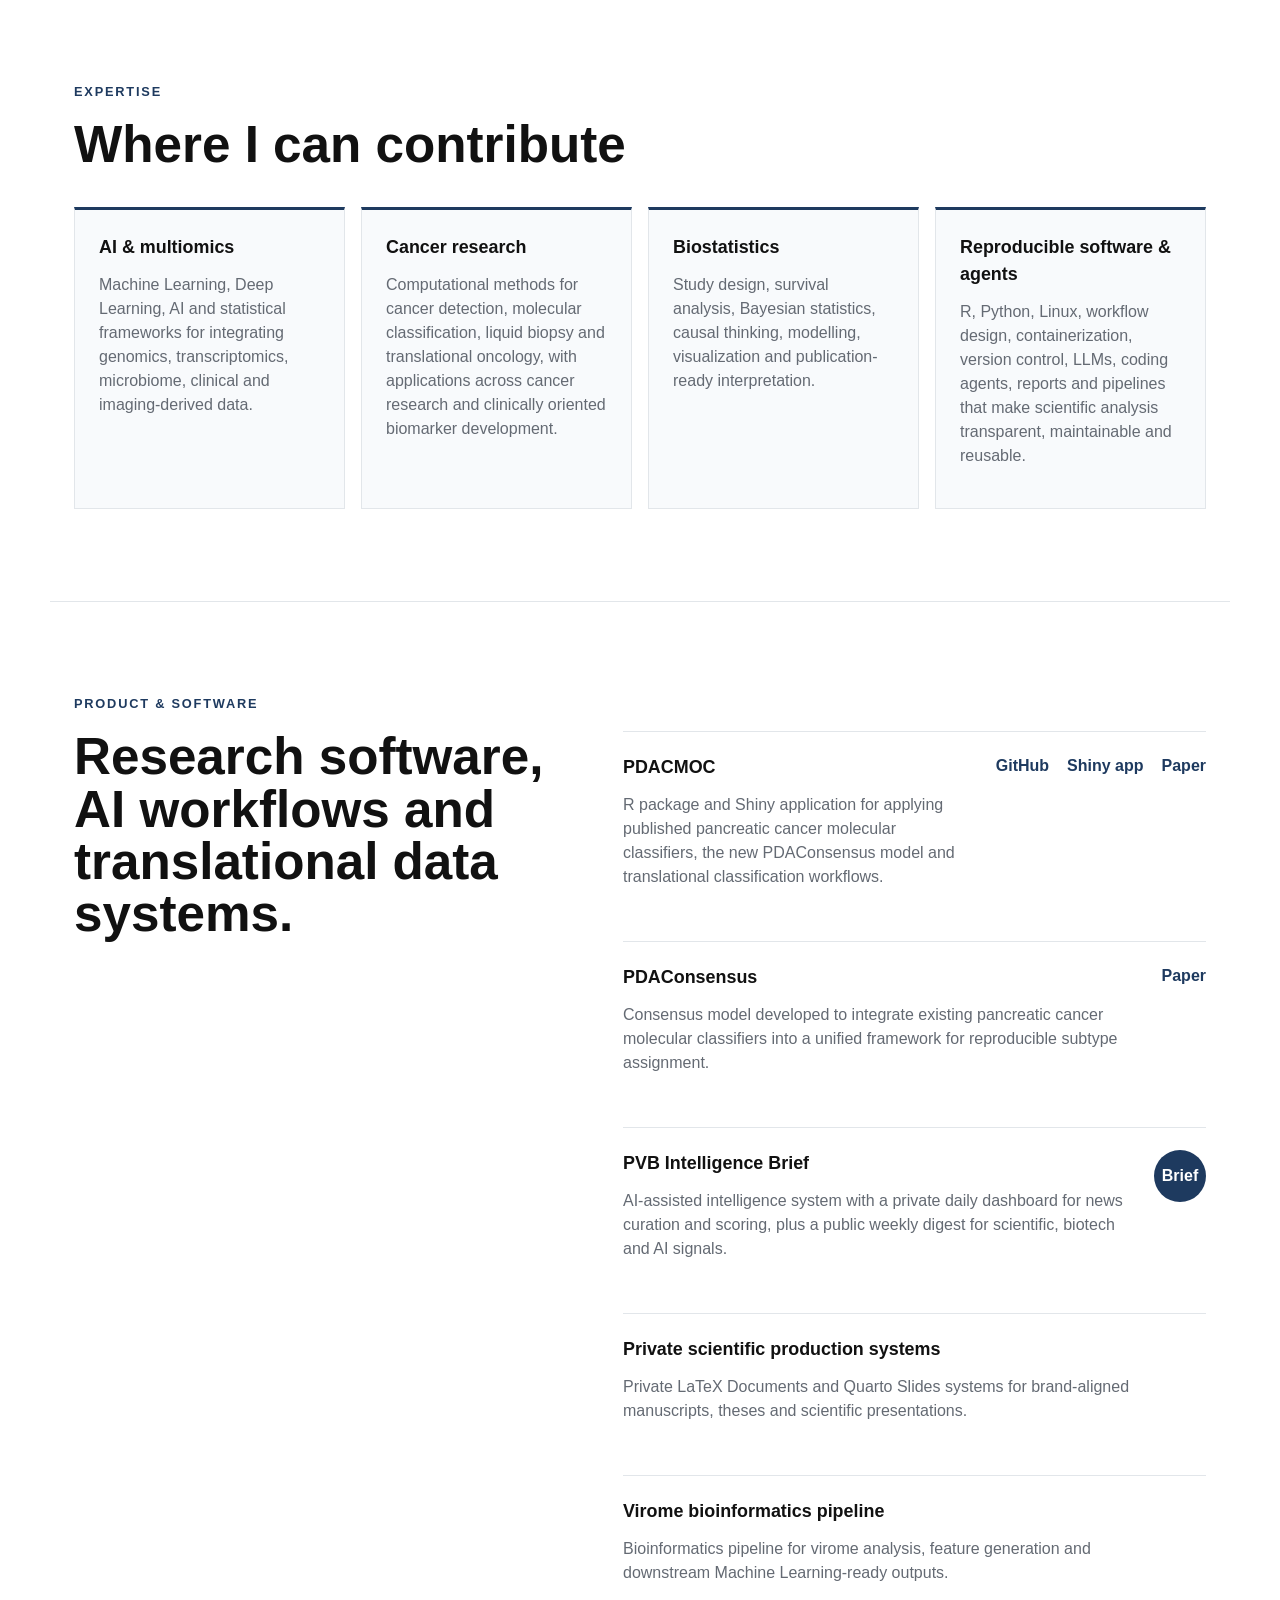
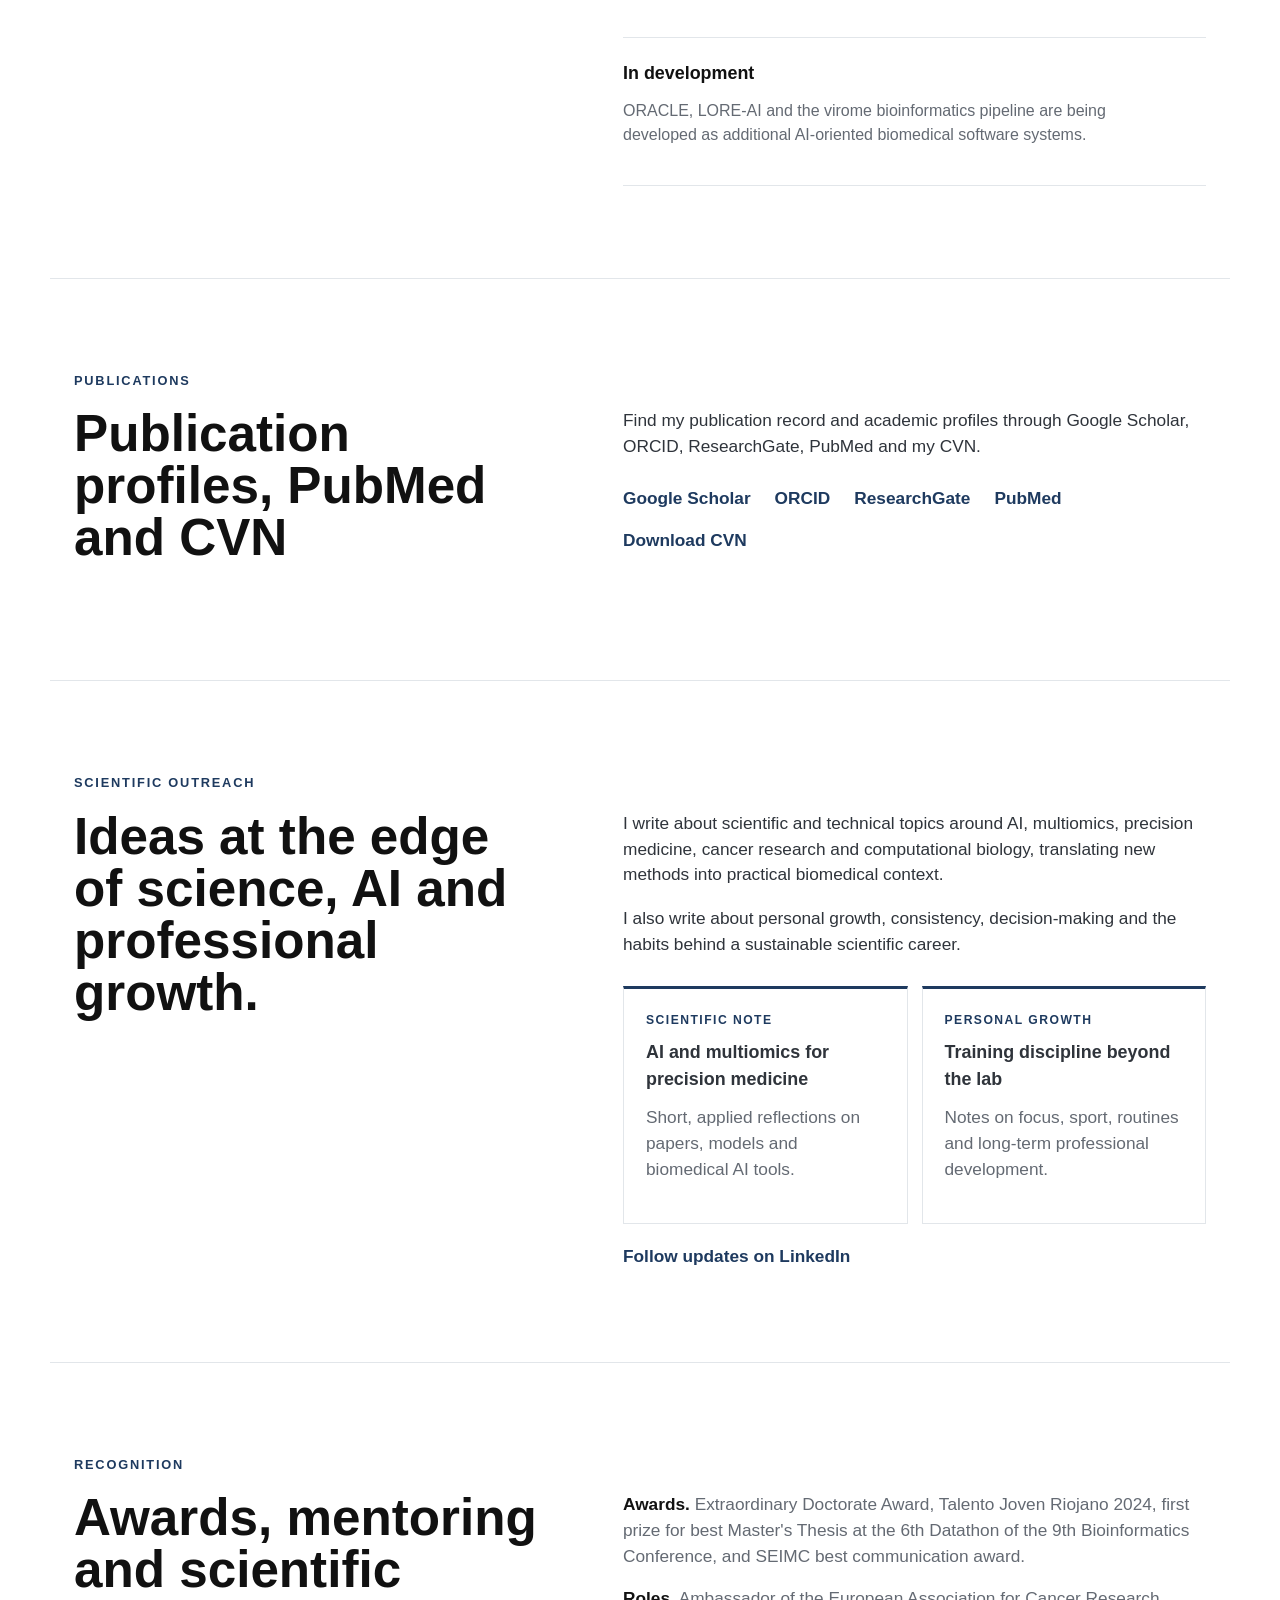
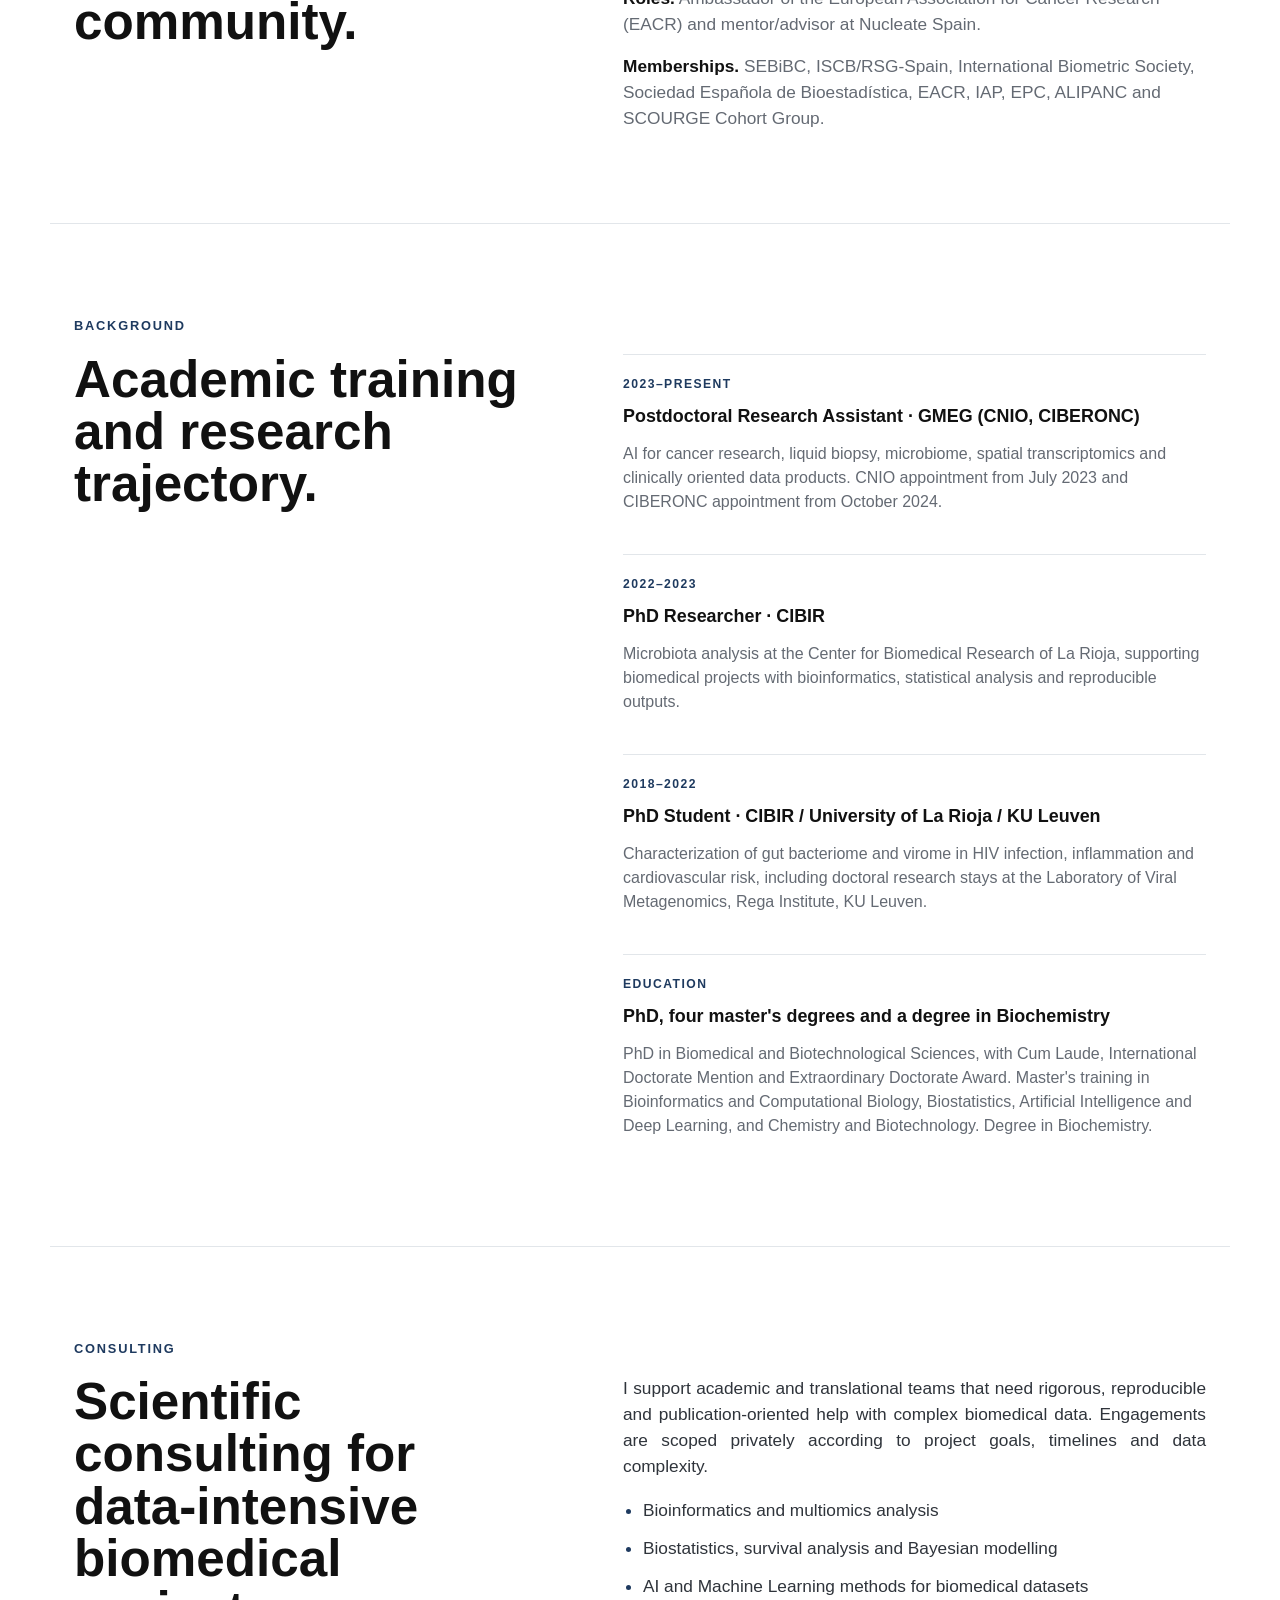
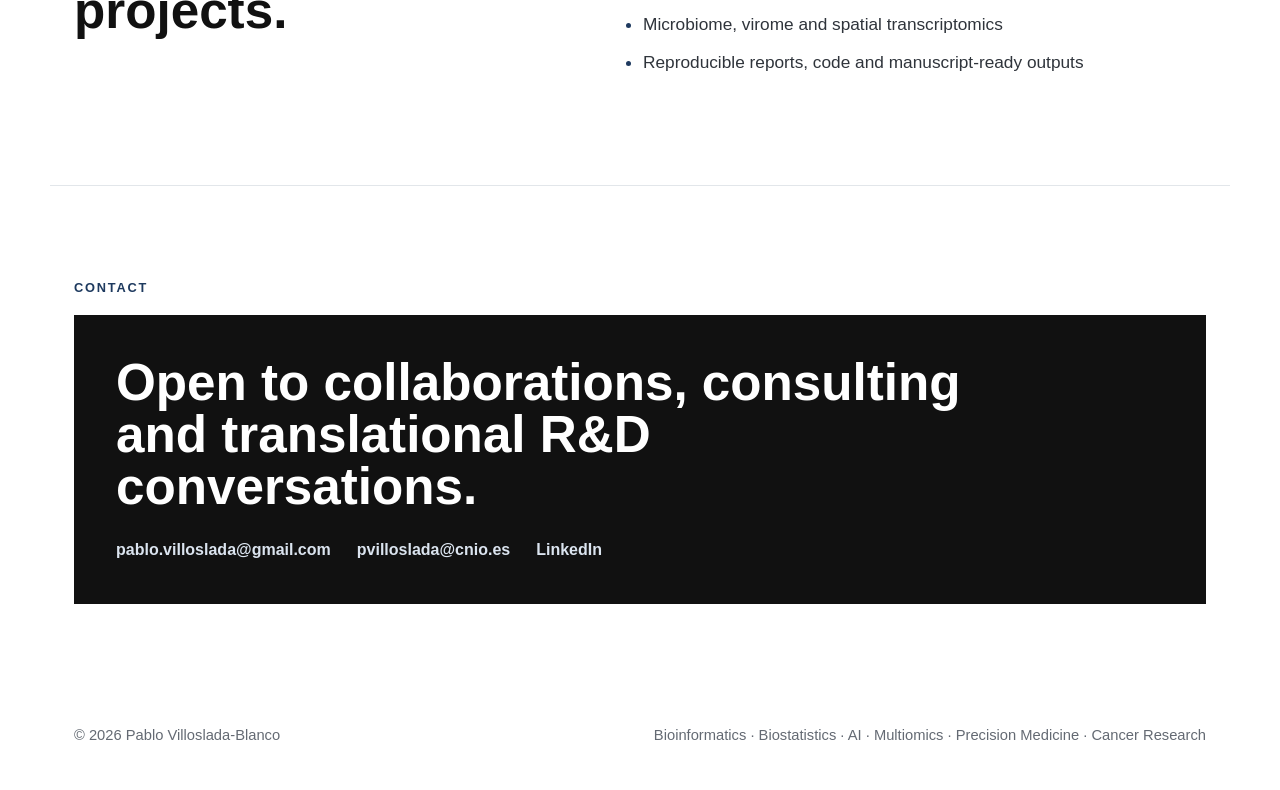
==== commit ce7fad4a: "Add containerization and version control to reproducible software card Co-Authored-By: Claude Opus 4" ====
--- a/index.html
+++ b/index.html
@@ -198,8 +198,8 @@
             <p data-i18n="expertise3Body">Study design, survival analysis, Bayesian statistics, causal thinking, modelling, visualization and publication-ready interpretation.</p>
           </article>
           <article class="card">
-            <h3 data-i18n="expertise4Title">Reproducible analysis & agents</h3>
-            <p data-i18n="expertise4Body">R, Python, Linux, workflow design, LLMs, coding agents, reports and pipelines that make scientific analysis transparent, maintainable and reusable.</p>
+            <h3 data-i18n="expertise4Title">Reproducible software & agents</h3>
+            <p data-i18n="expertise4Body">R, Python, Linux, workflow design, containerization, version control, LLMs, coding agents, reports and pipelines that make scientific analysis transparent, maintainable and reusable.</p>
           </article>
         </div>
       </section>
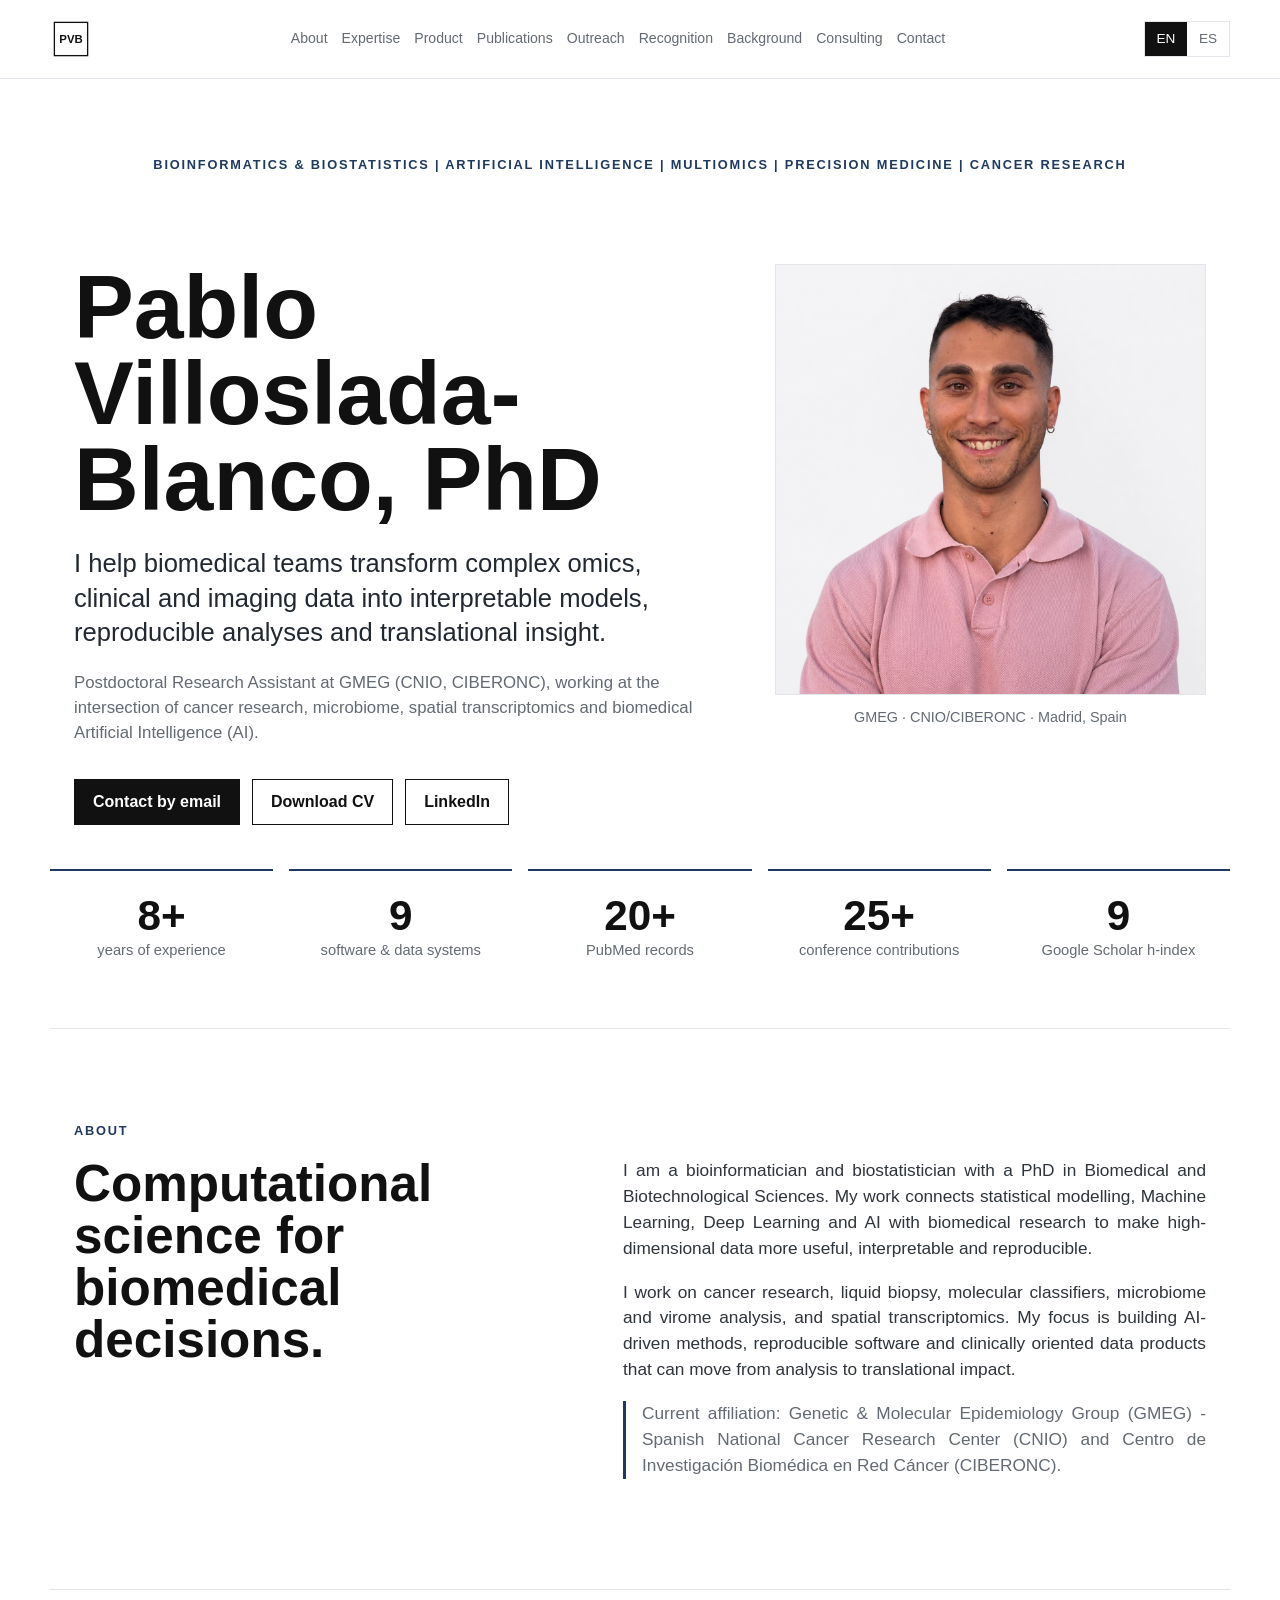
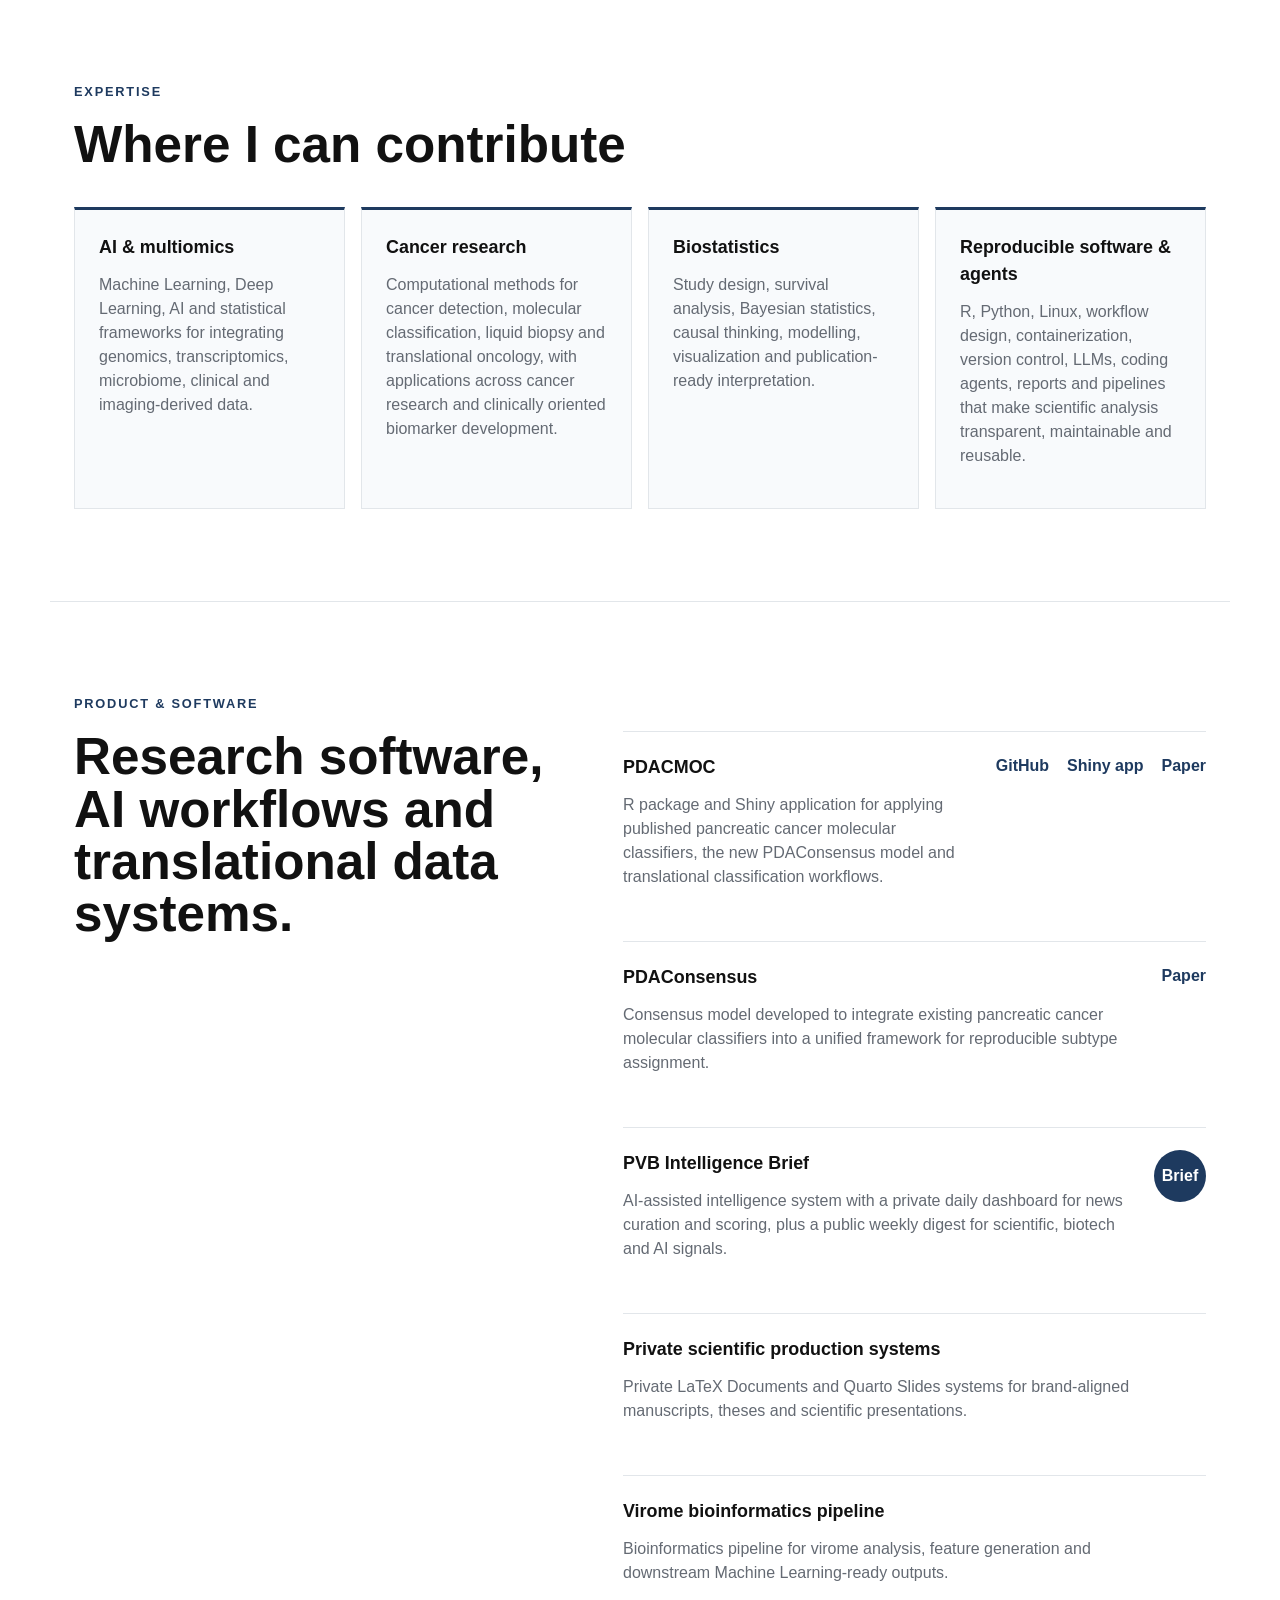
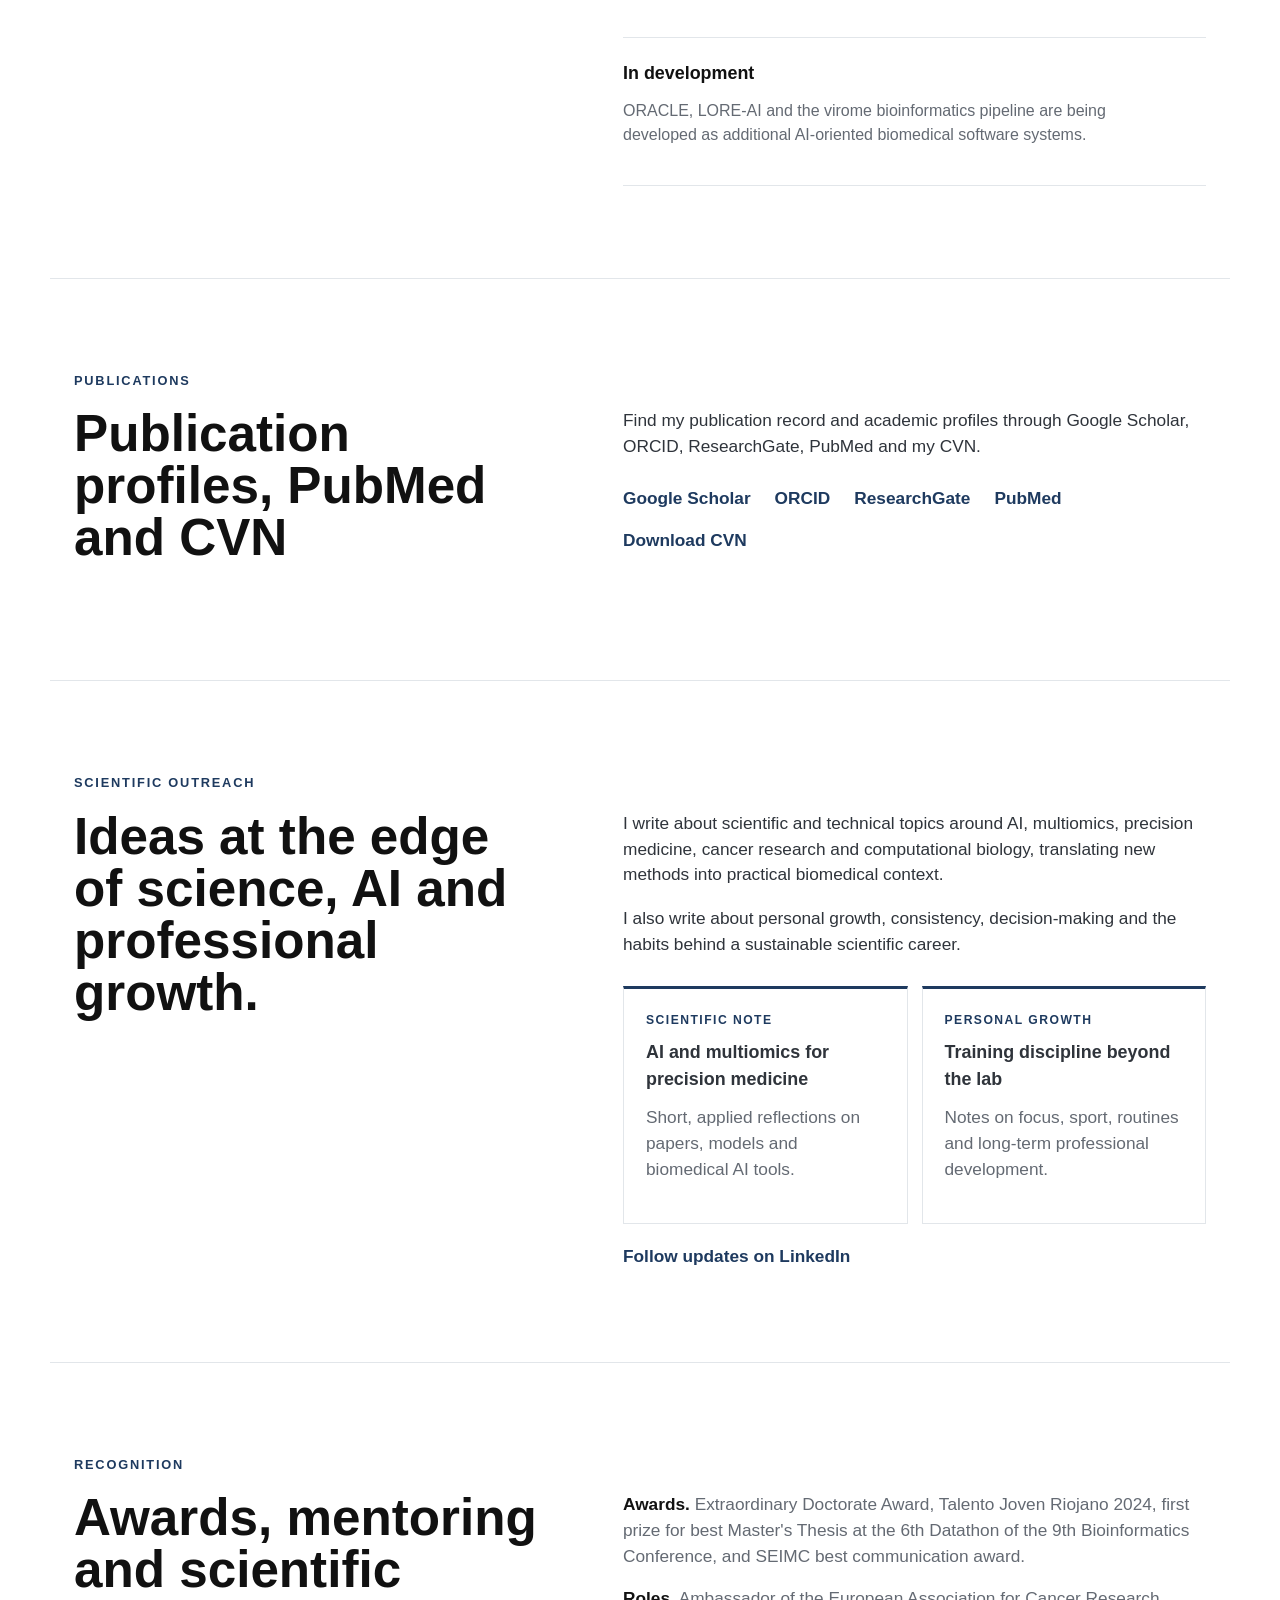
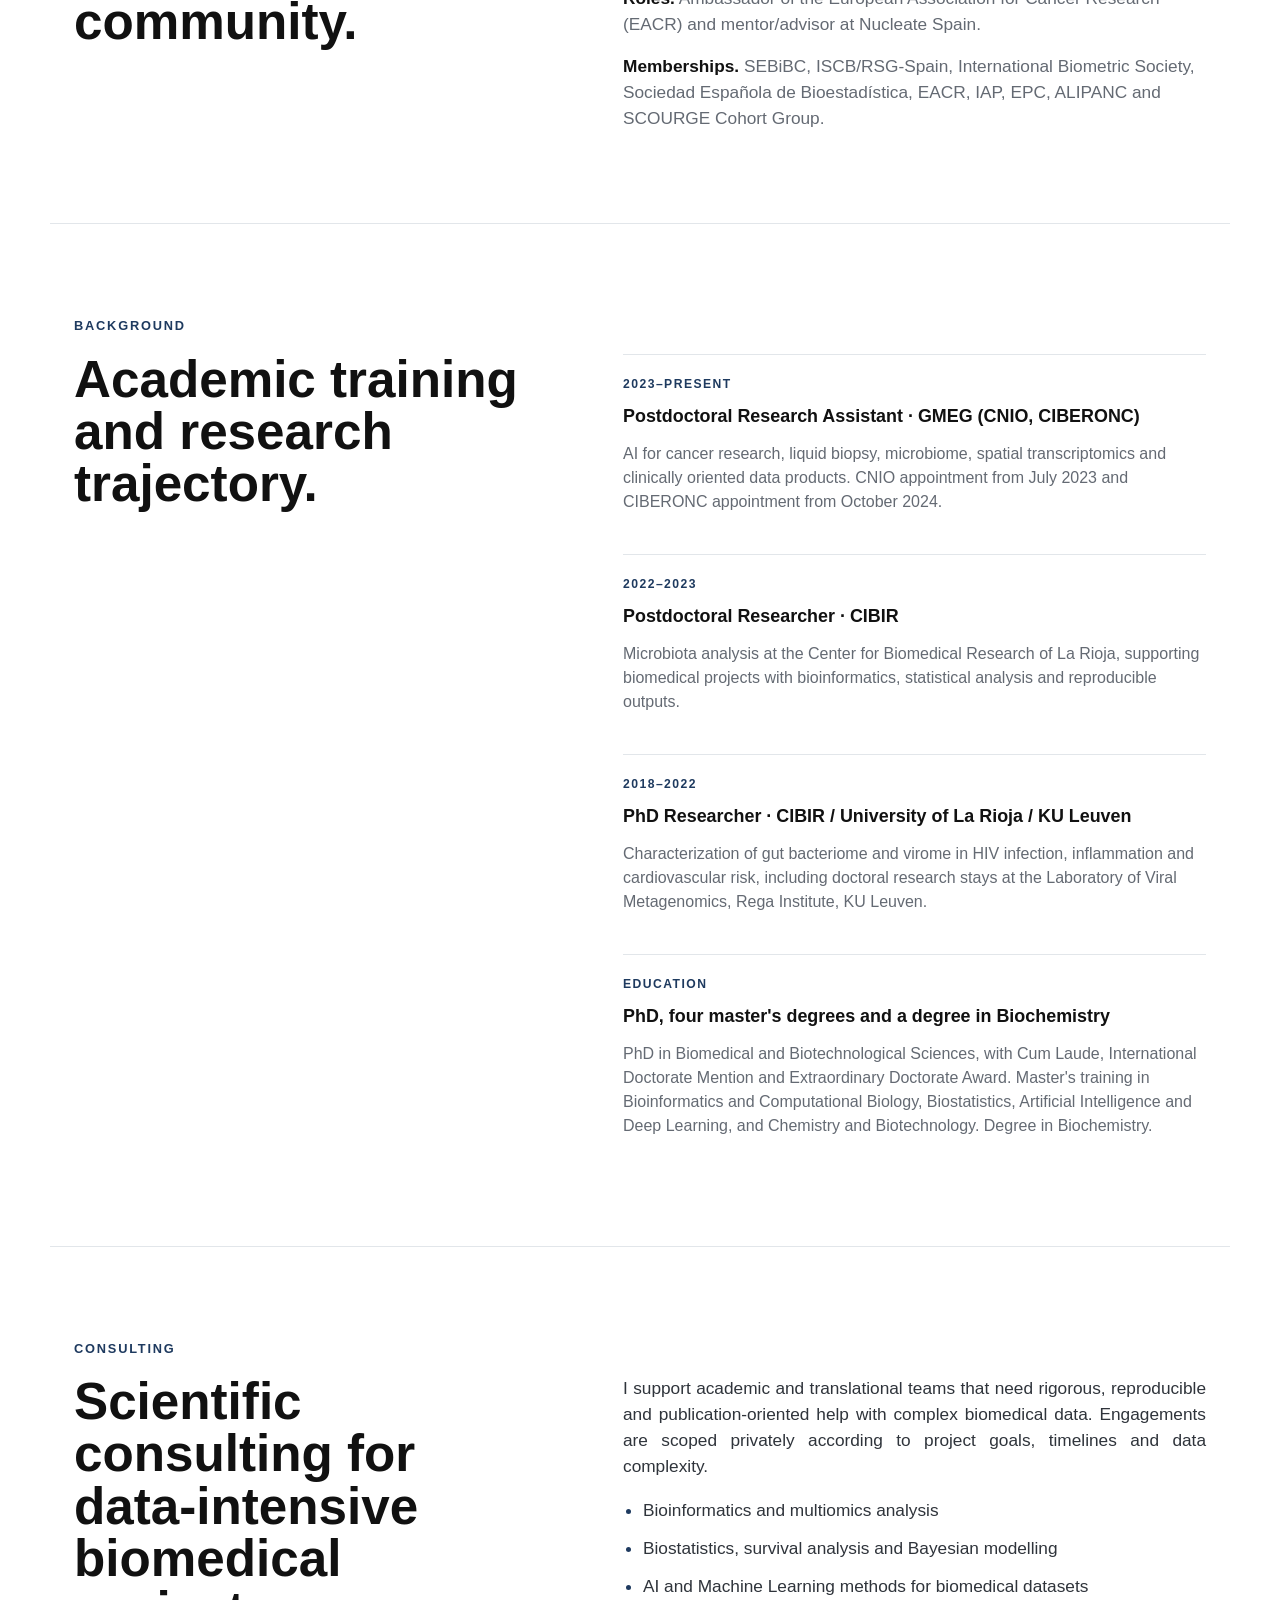
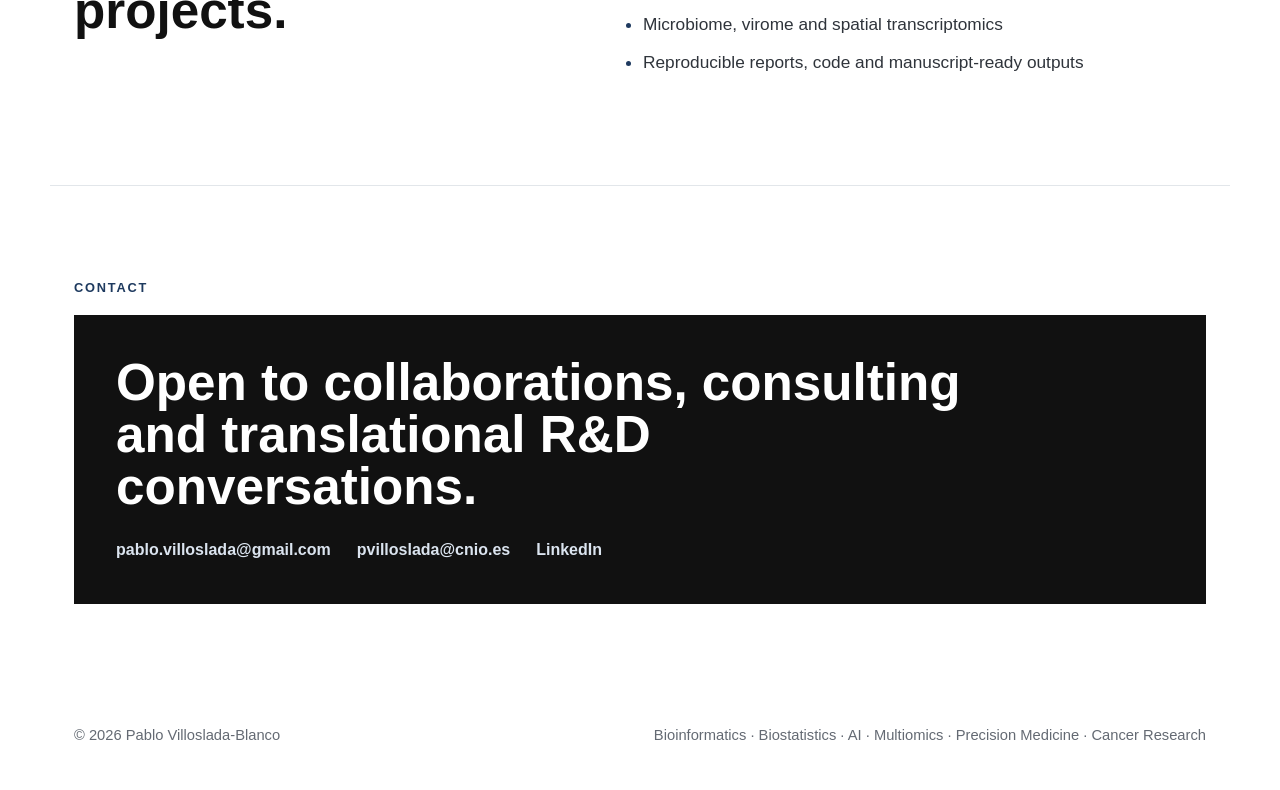
==== commit b535a507: "Update CIBIR career titles to Postdoctoral Researcher and PhD Researcher Co-Authored-By: Claude Opus" ====
--- a/index.html
+++ b/index.html
@@ -327,12 +327,12 @@
             </article>
             <article>
               <span>2022–2023</span>
-              <h3 data-i18n="career2Title">PhD Researcher · CIBIR</h3>
+              <h3 data-i18n="career2Title">Postdoctoral Researcher · CIBIR</h3>
               <p data-i18n="career2Body">Microbiota analysis at the Center for Biomedical Research of La Rioja, supporting biomedical projects with bioinformatics, statistical analysis and reproducible outputs.</p>
             </article>
             <article>
               <span>2018–2022</span>
-              <h3 data-i18n="career3Title">PhD Student · CIBIR / University of La Rioja / KU Leuven</h3>
+              <h3 data-i18n="career3Title">PhD Researcher · CIBIR / University of La Rioja / KU Leuven</h3>
               <p data-i18n="career3Body">Characterization of gut bacteriome and virome in HIV infection, inflammation and cardiovascular risk, including doctoral research stays at the Laboratory of Viral Metagenomics, Rega Institute, KU Leuven.</p>
             </article>
             <article>
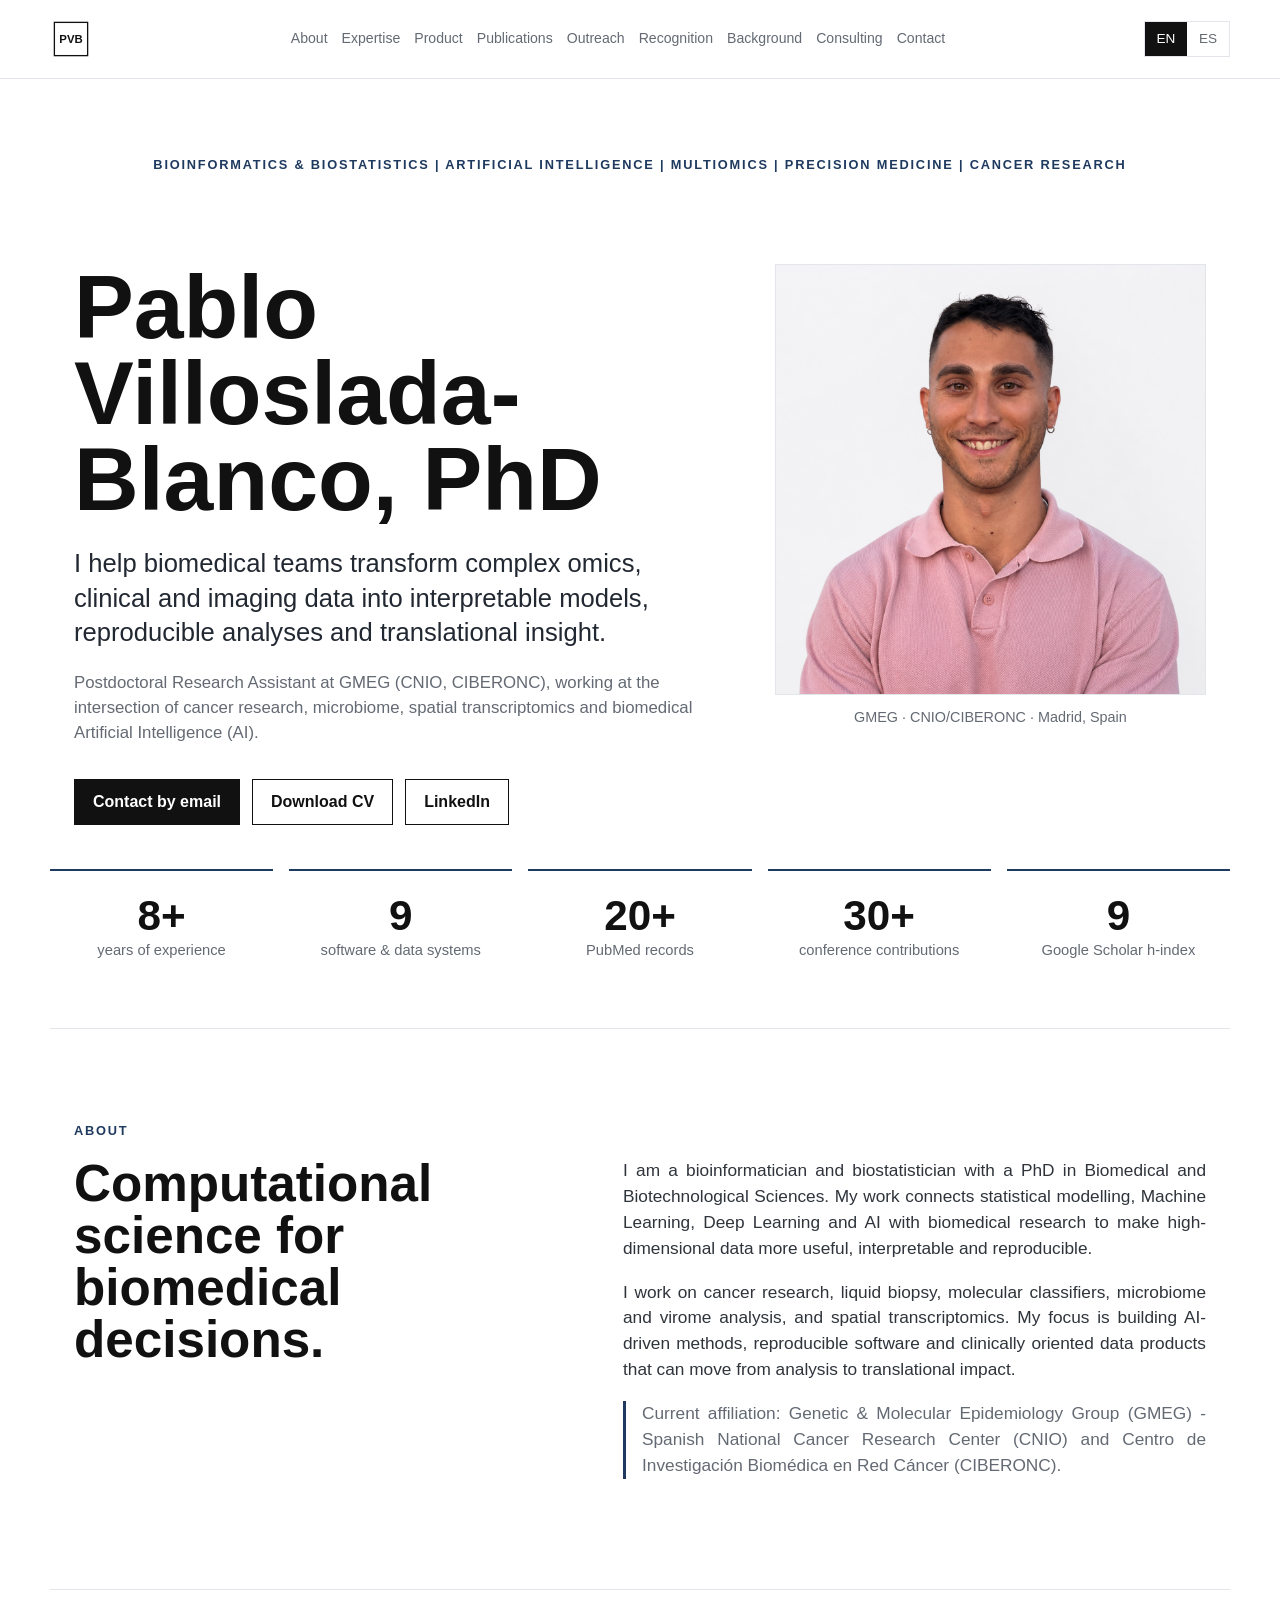
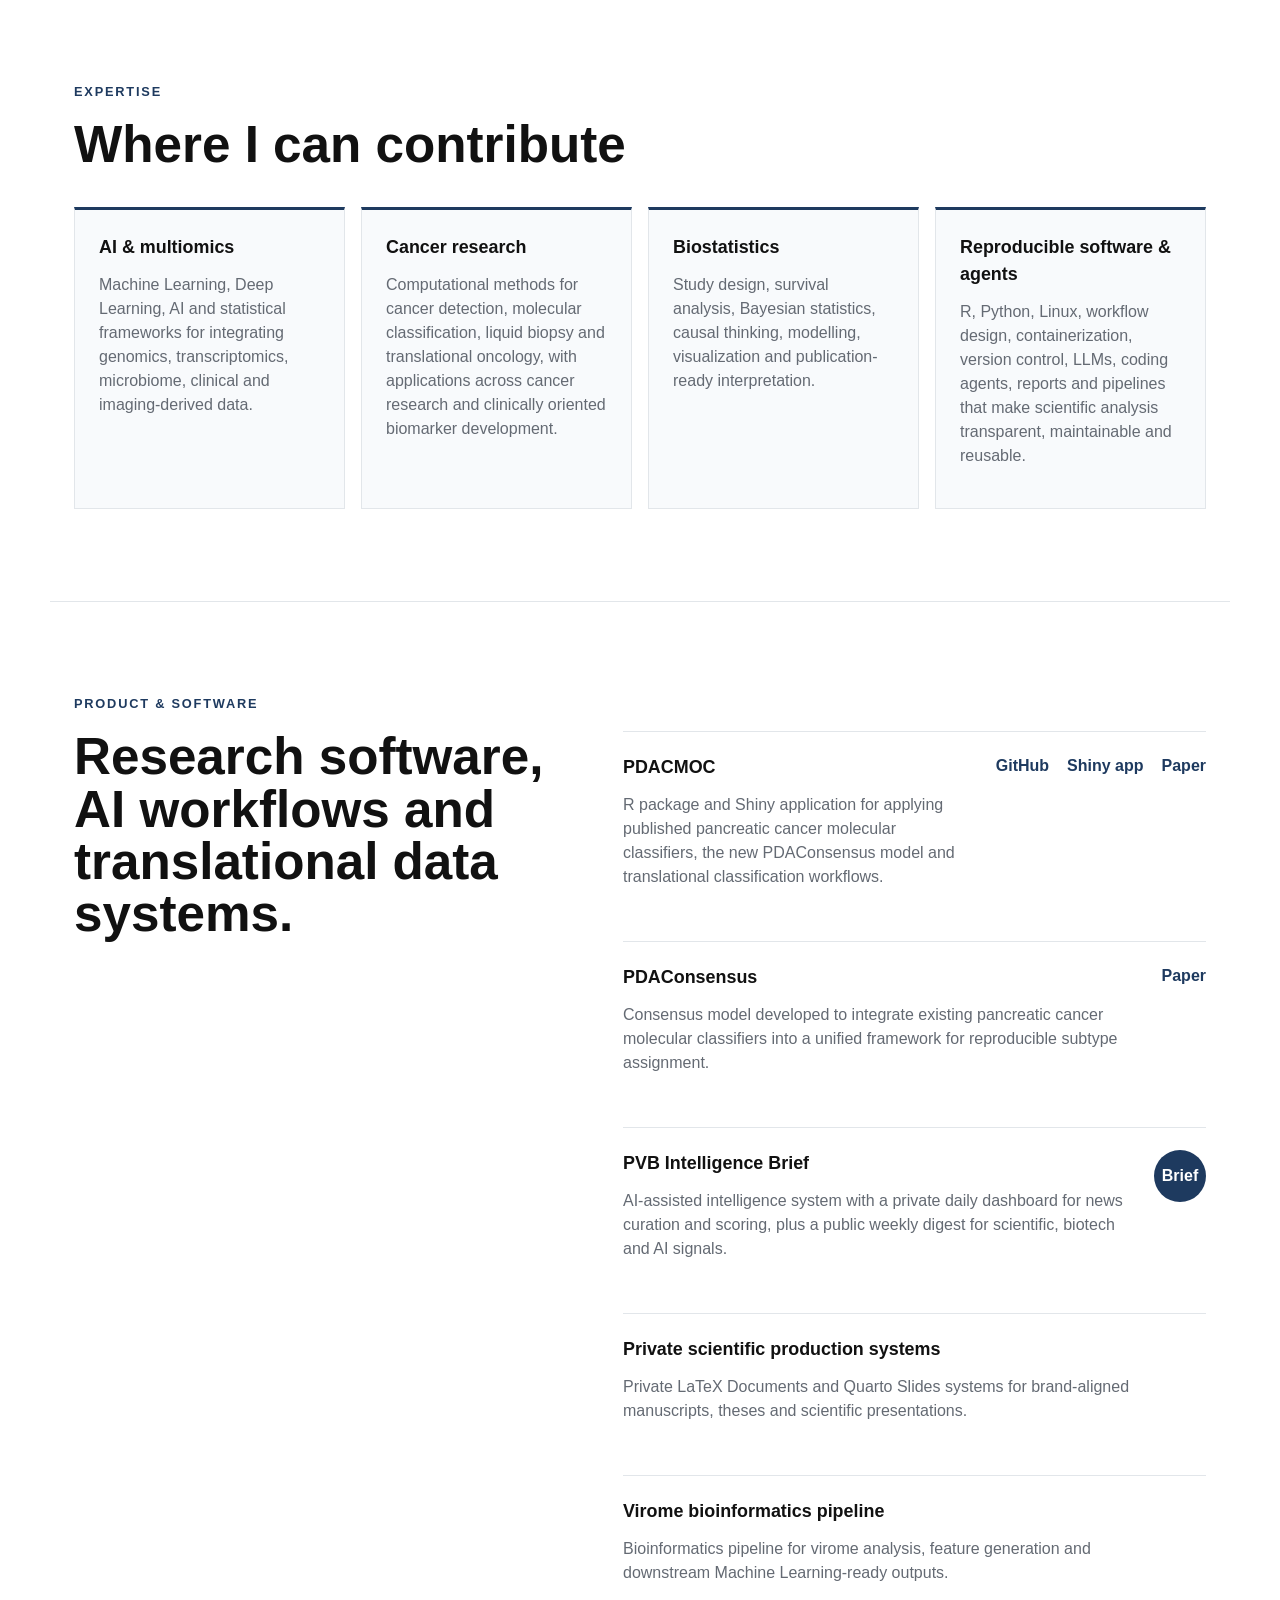
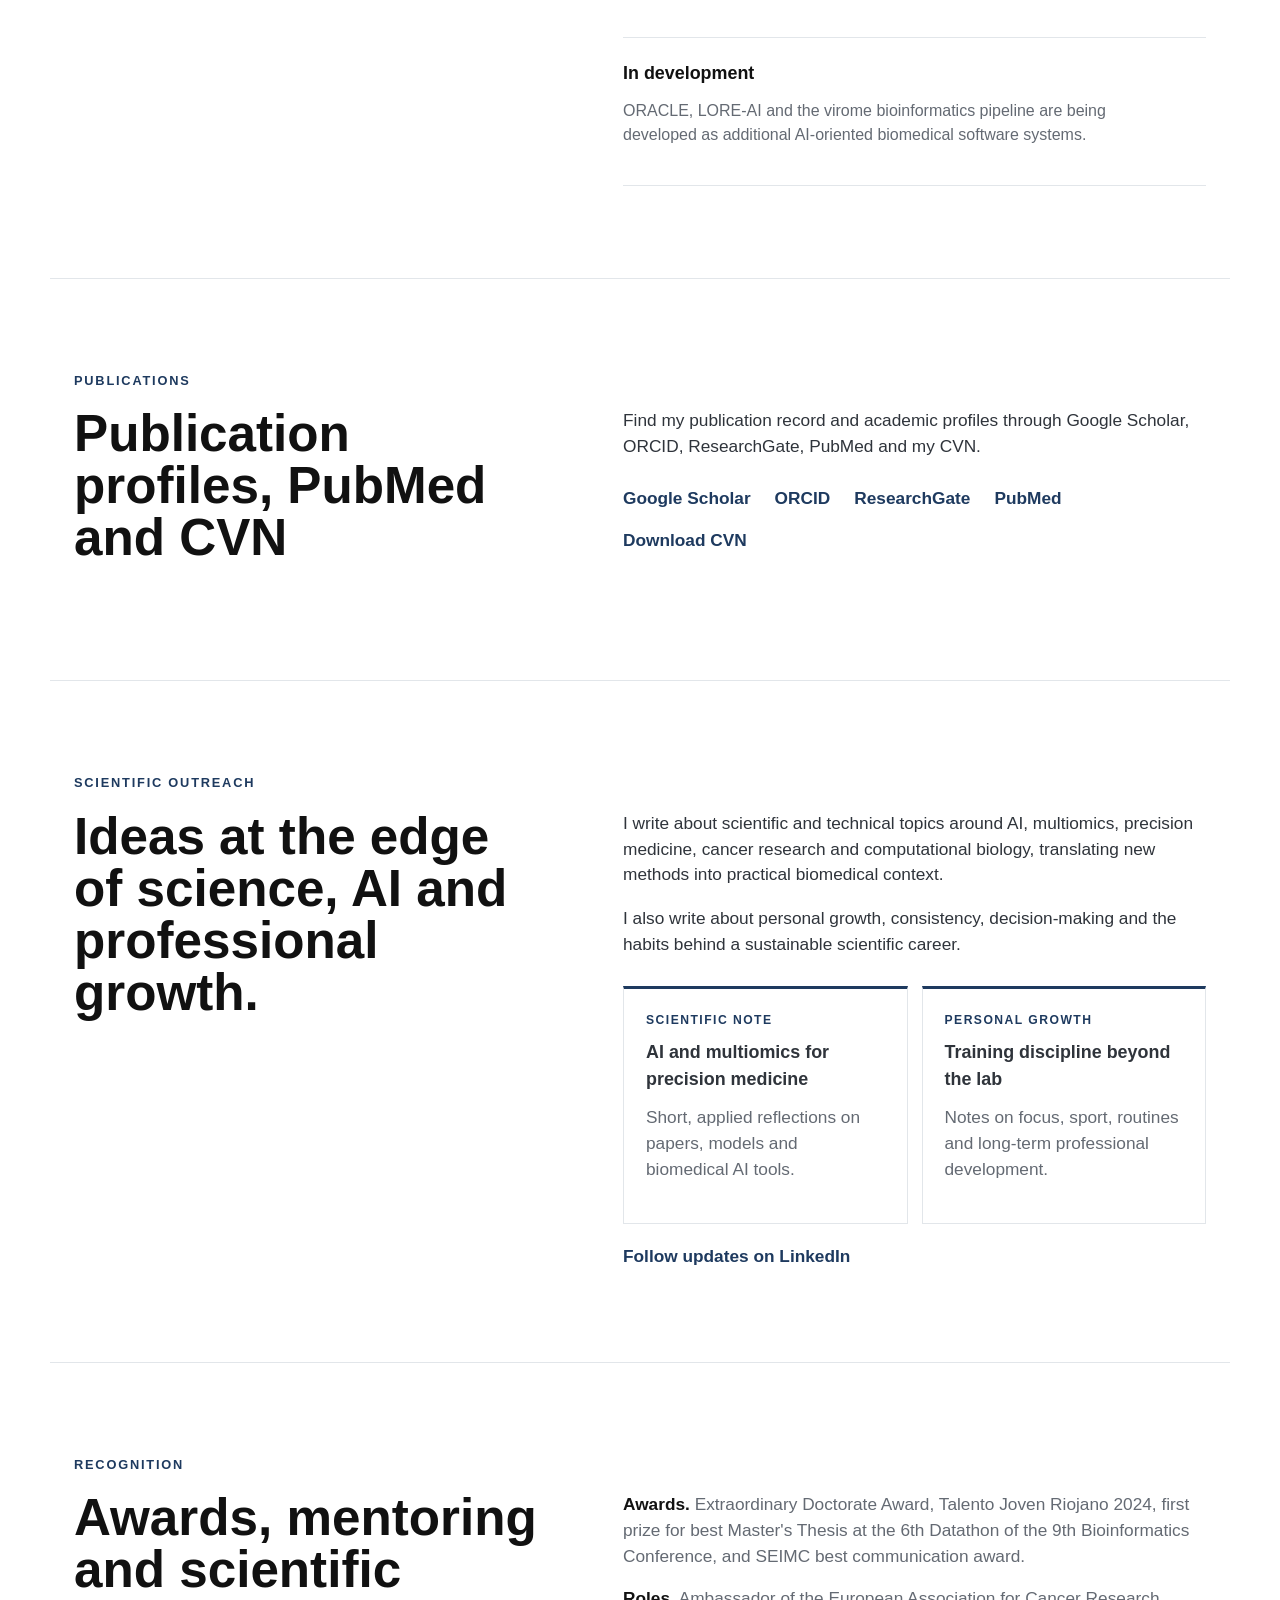
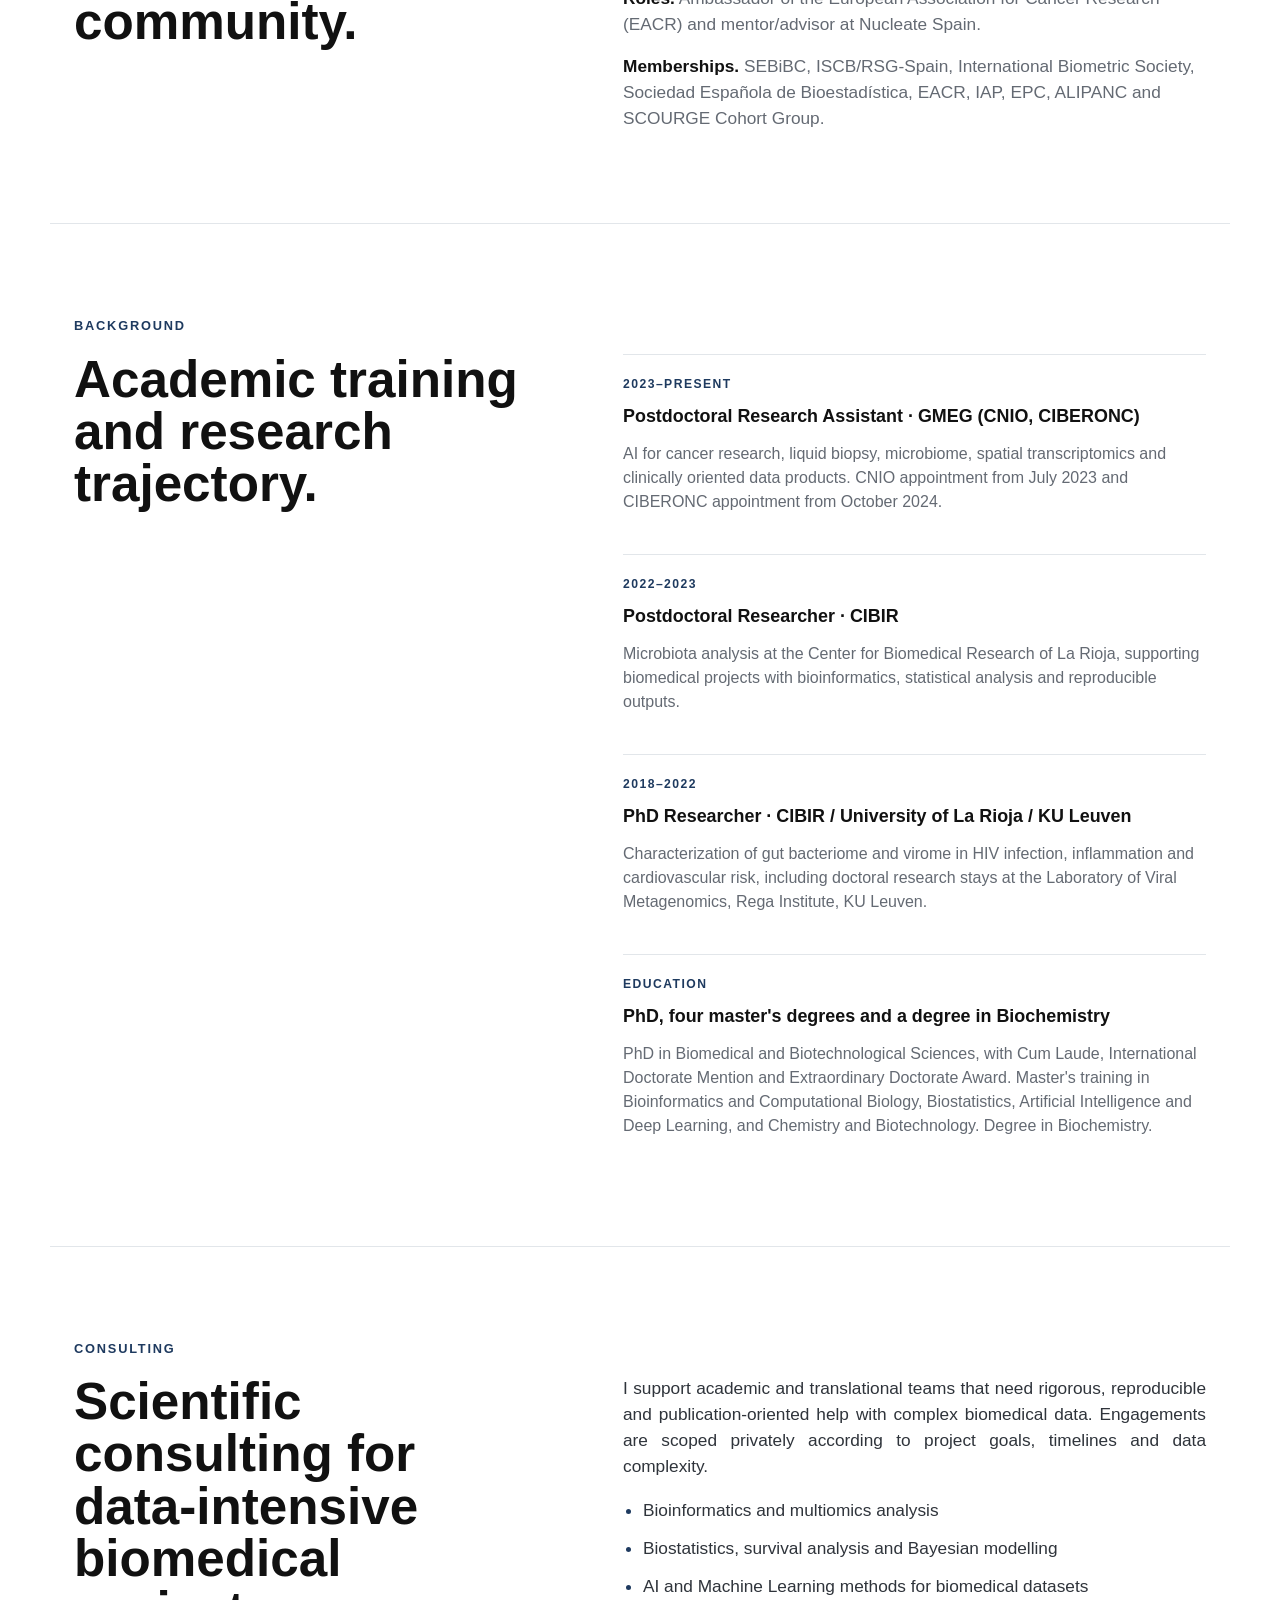
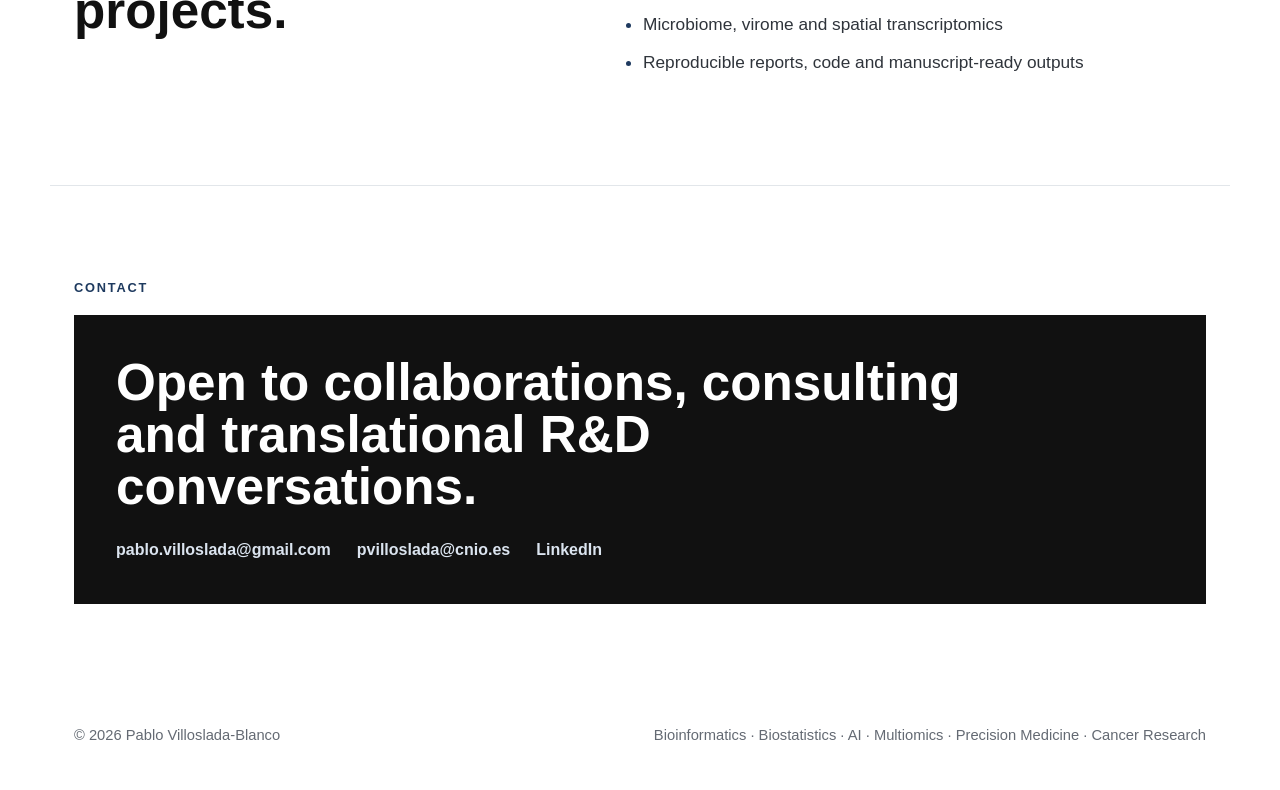
==== commit 386ae4b7: "Update conference contributions metric to 32 (30+) Co-Authored-By: Claude Opus 4.8 <noreply@anthropi" ====
--- a/index.html
+++ b/index.html
@@ -160,7 +160,7 @@
           <span data-i18n="metricPapers">PubMed records</span>
         </a>
         <div>
-          <strong data-manual-count="28" data-bucket-size="5">25+</strong>
+          <strong data-manual-count="32" data-bucket-size="5">30+</strong>
           <span data-i18n="metricCongresses">conference contributions</span>
         </div>
         <a class="metric-link" href="https://scholar.google.es/citations?user=9kkW0eoAAAAJ&hl=en">
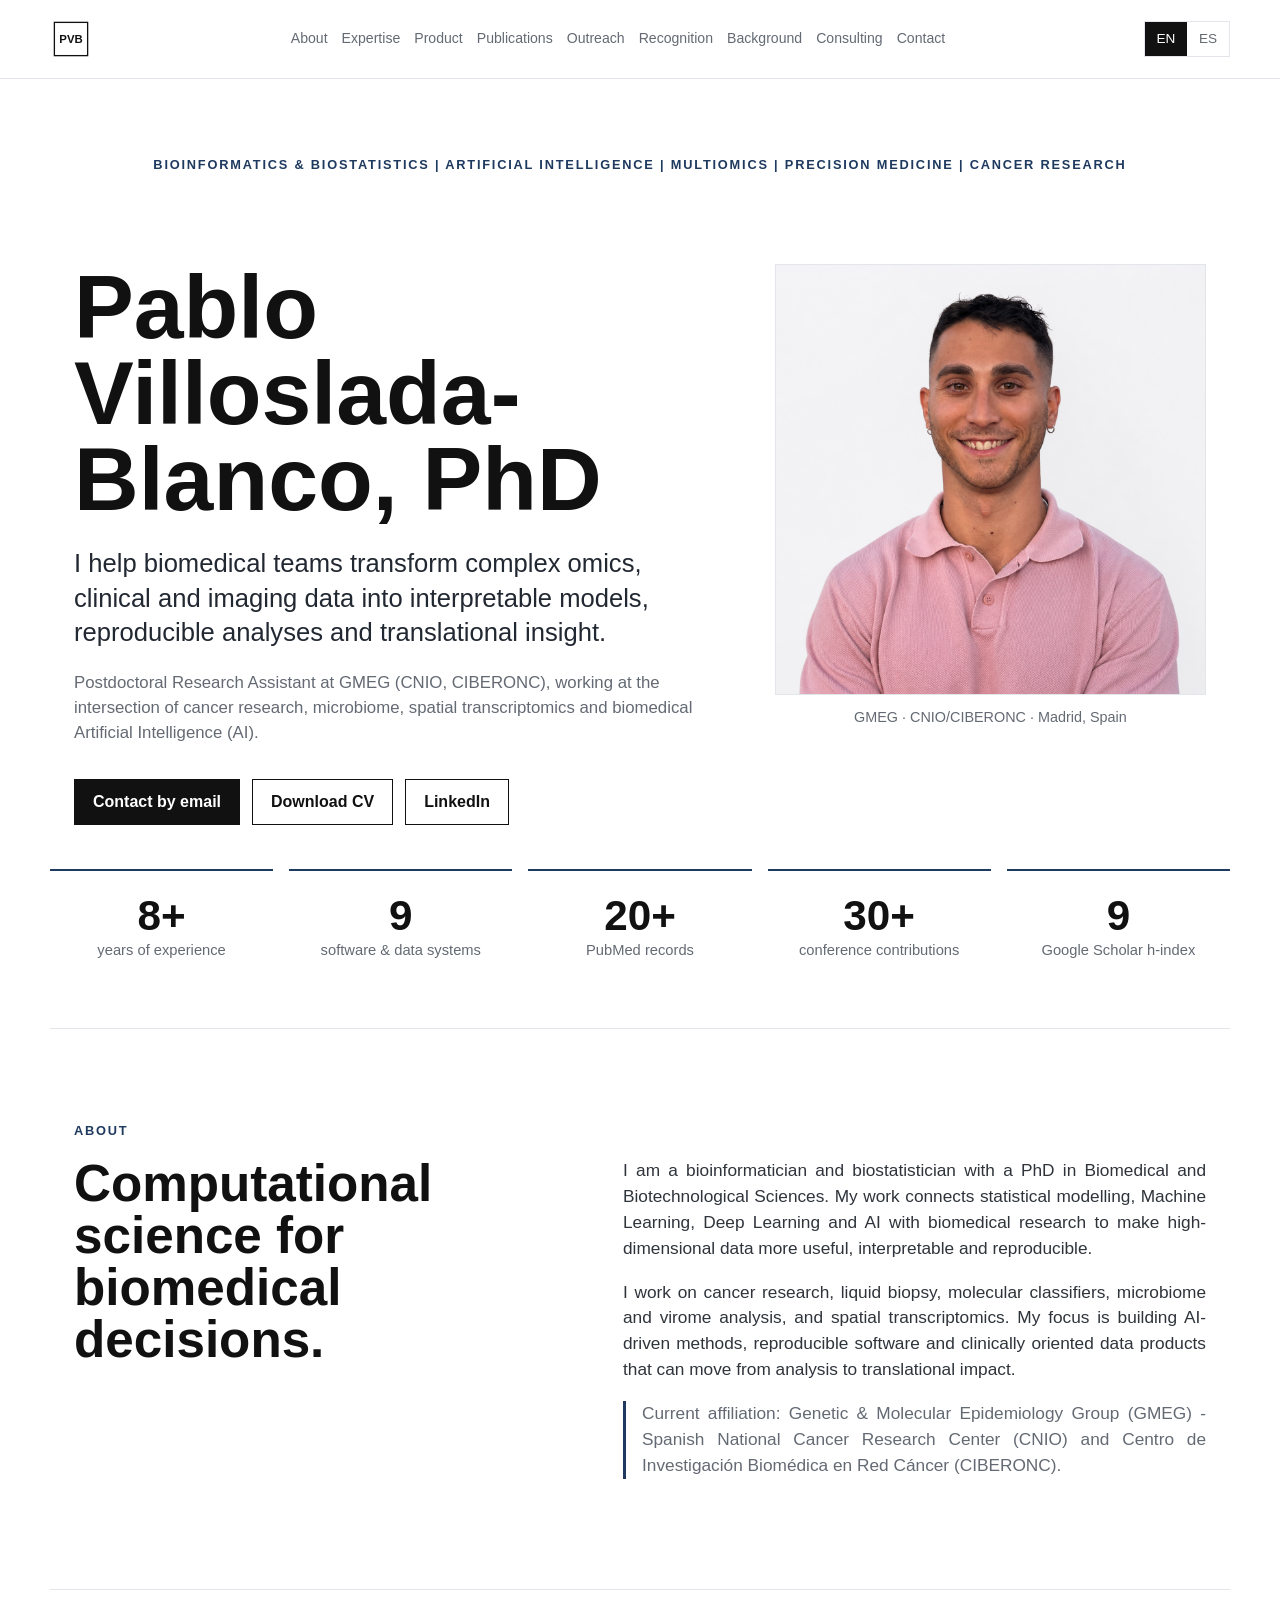
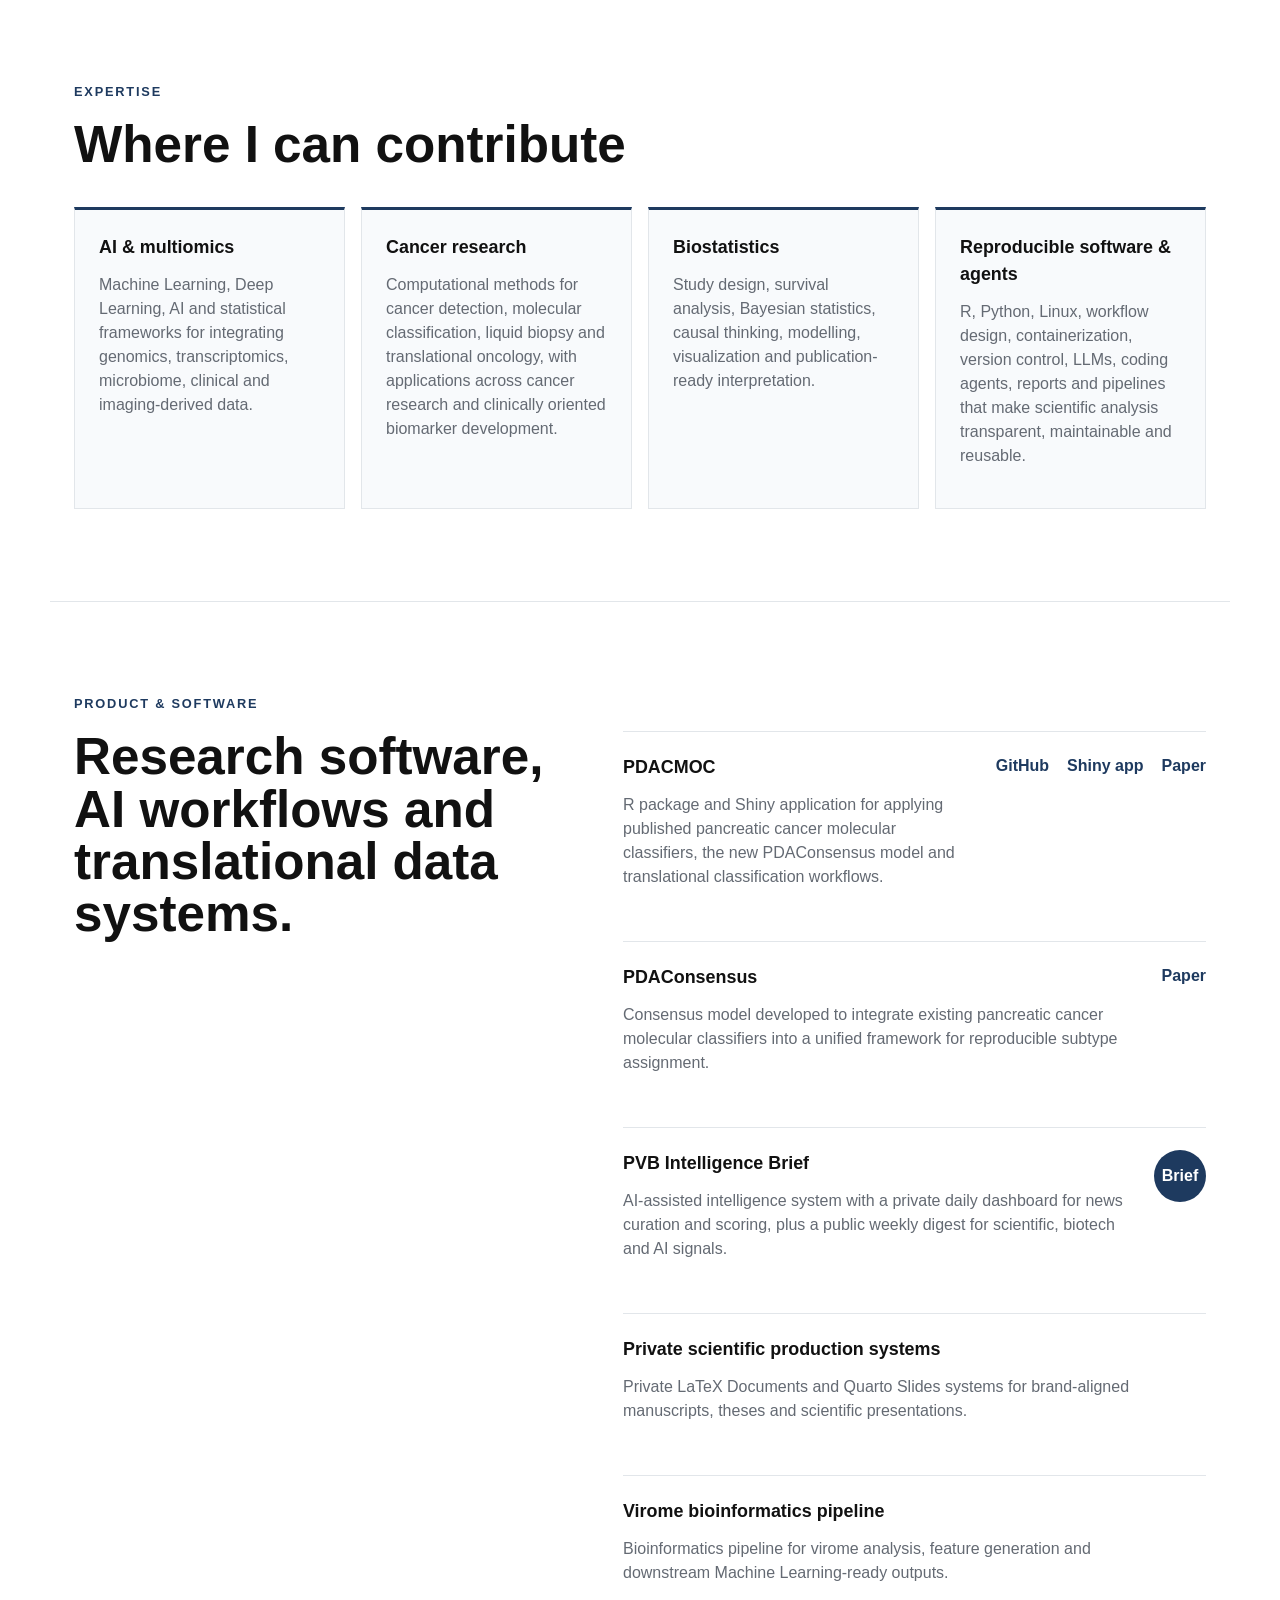
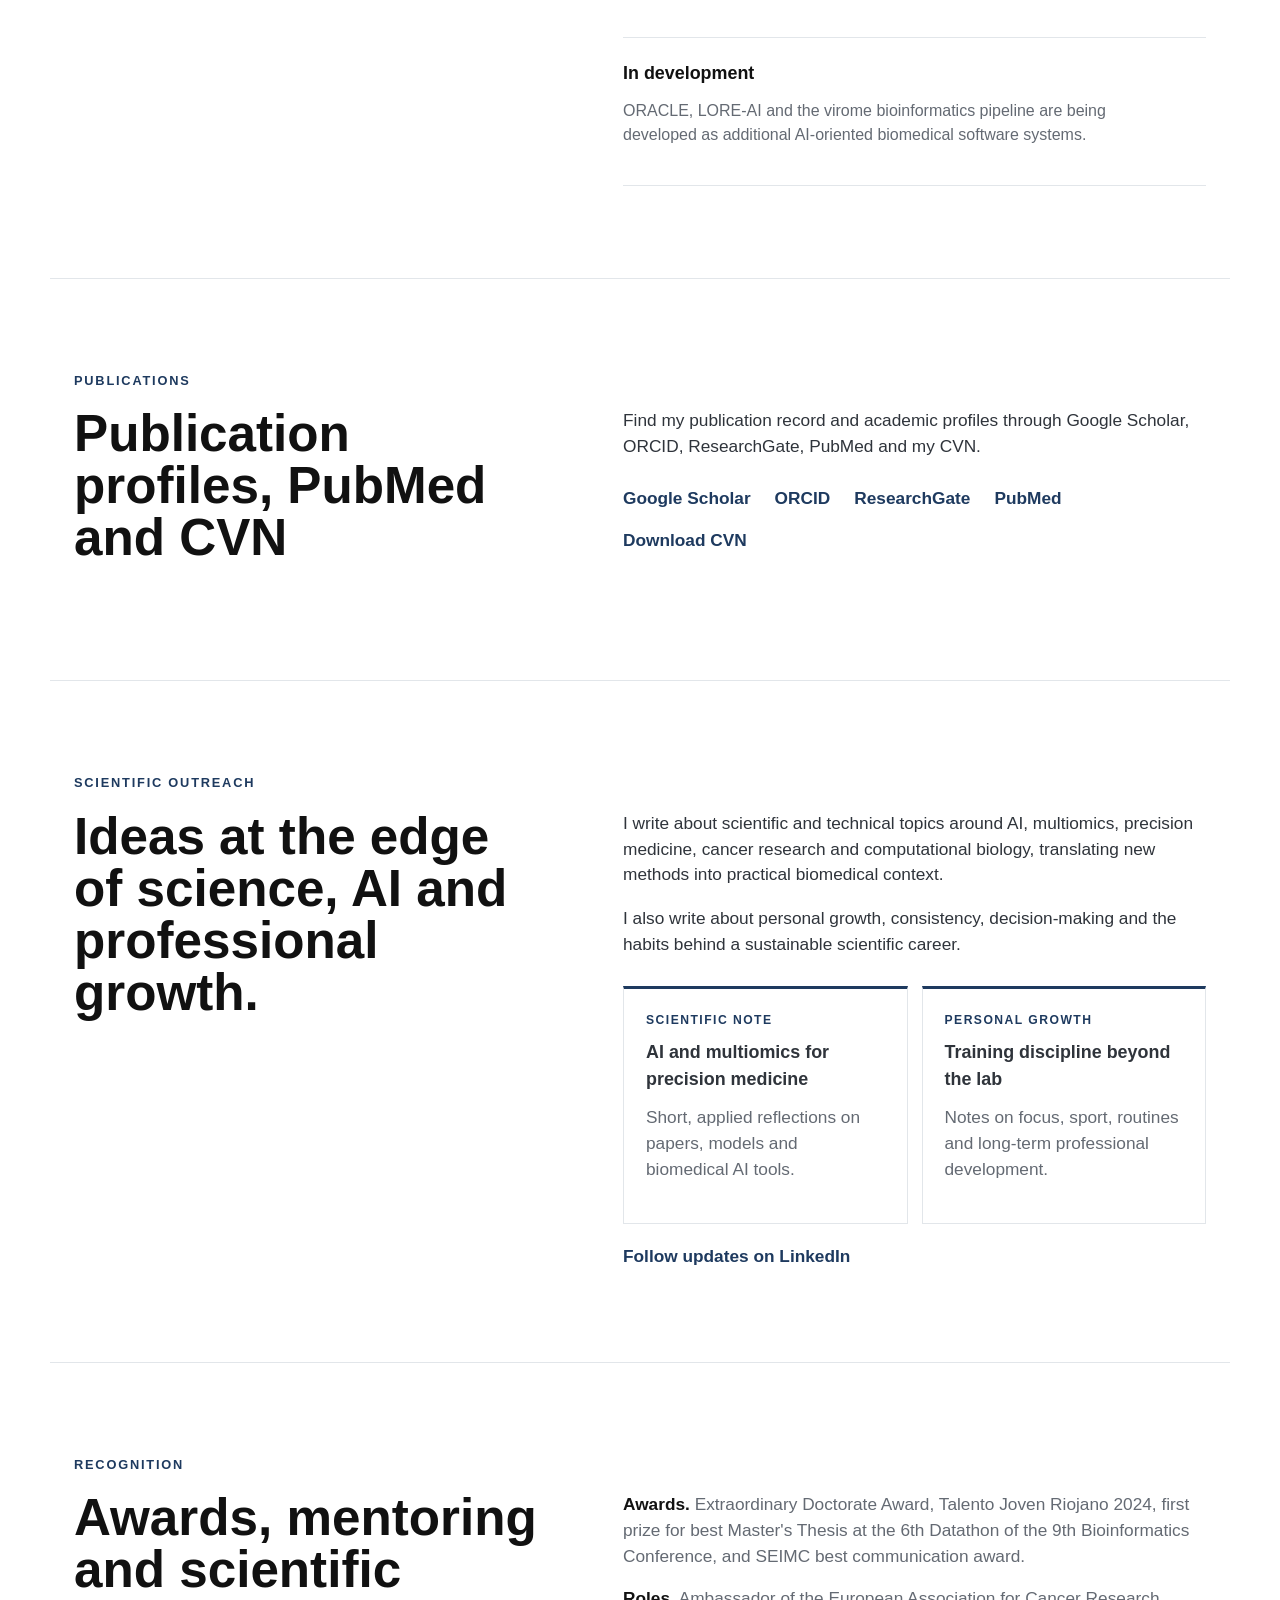
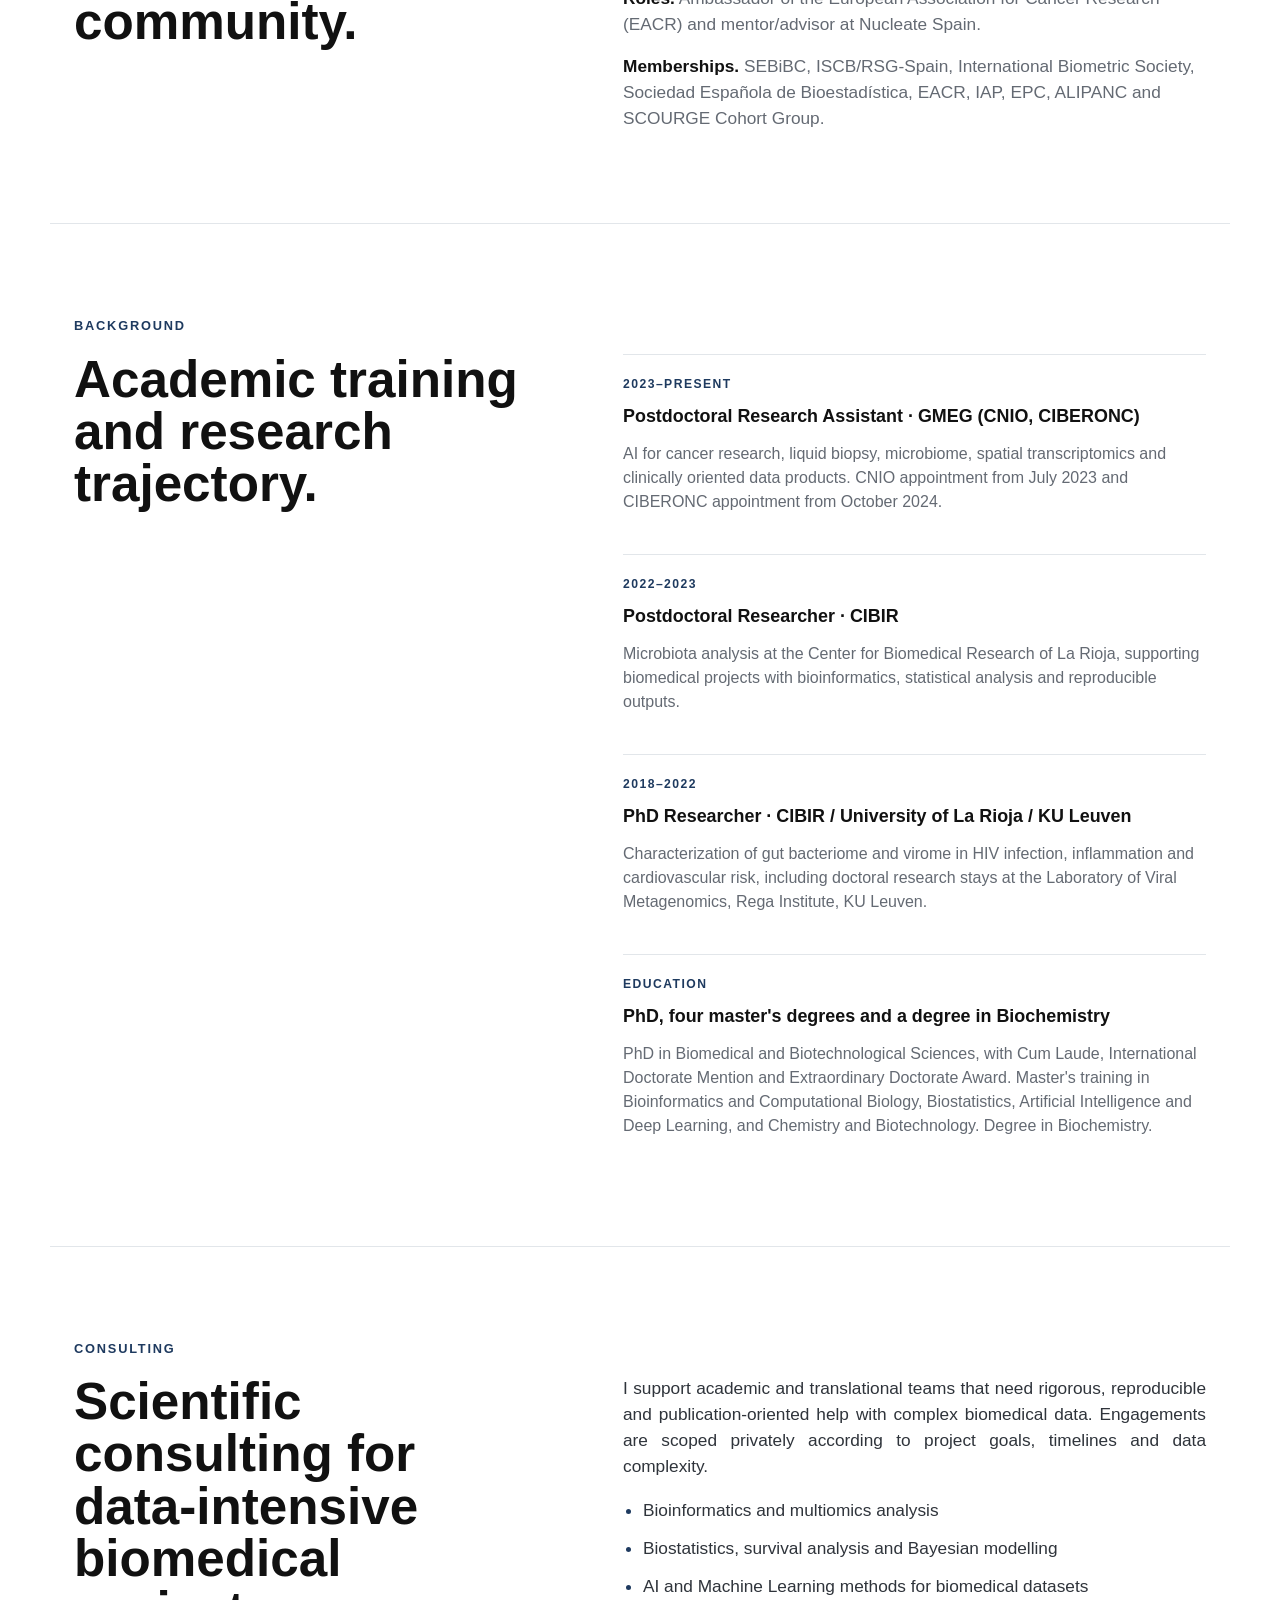
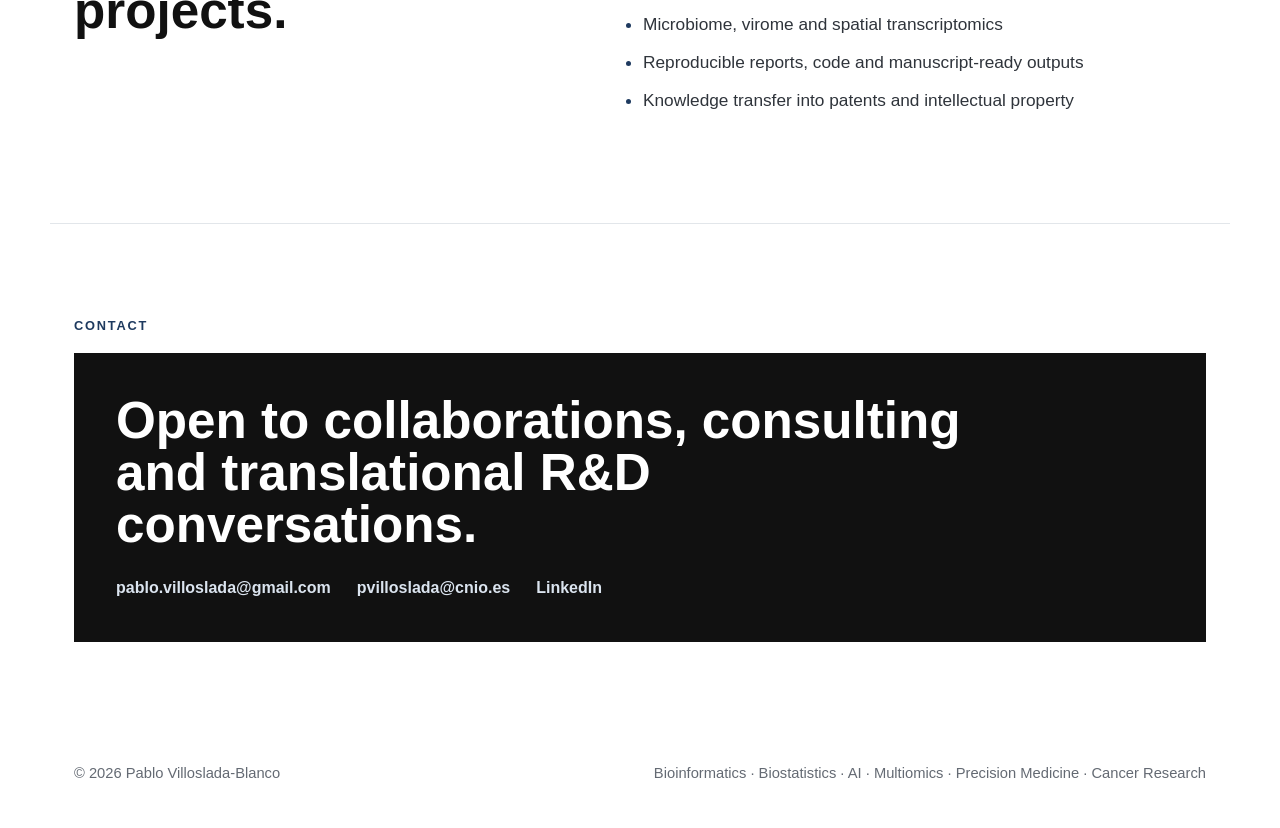
==== commit e836d820: "Add knowledge transfer to patents and IP as a consulting service Co-Authored-By: Claude Opus 4.8 <no" ====
--- a/index.html
+++ b/index.html
@@ -356,6 +356,7 @@
               <li data-i18n="service3">AI and Machine Learning methods for biomedical datasets</li>
               <li data-i18n="service4">Microbiome, virome and spatial transcriptomics</li>
               <li data-i18n="service5">Reproducible reports, code and manuscript-ready outputs</li>
+              <li data-i18n="service6">Knowledge transfer into patents and intellectual property</li>
             </ul>
           </div>
         </div>
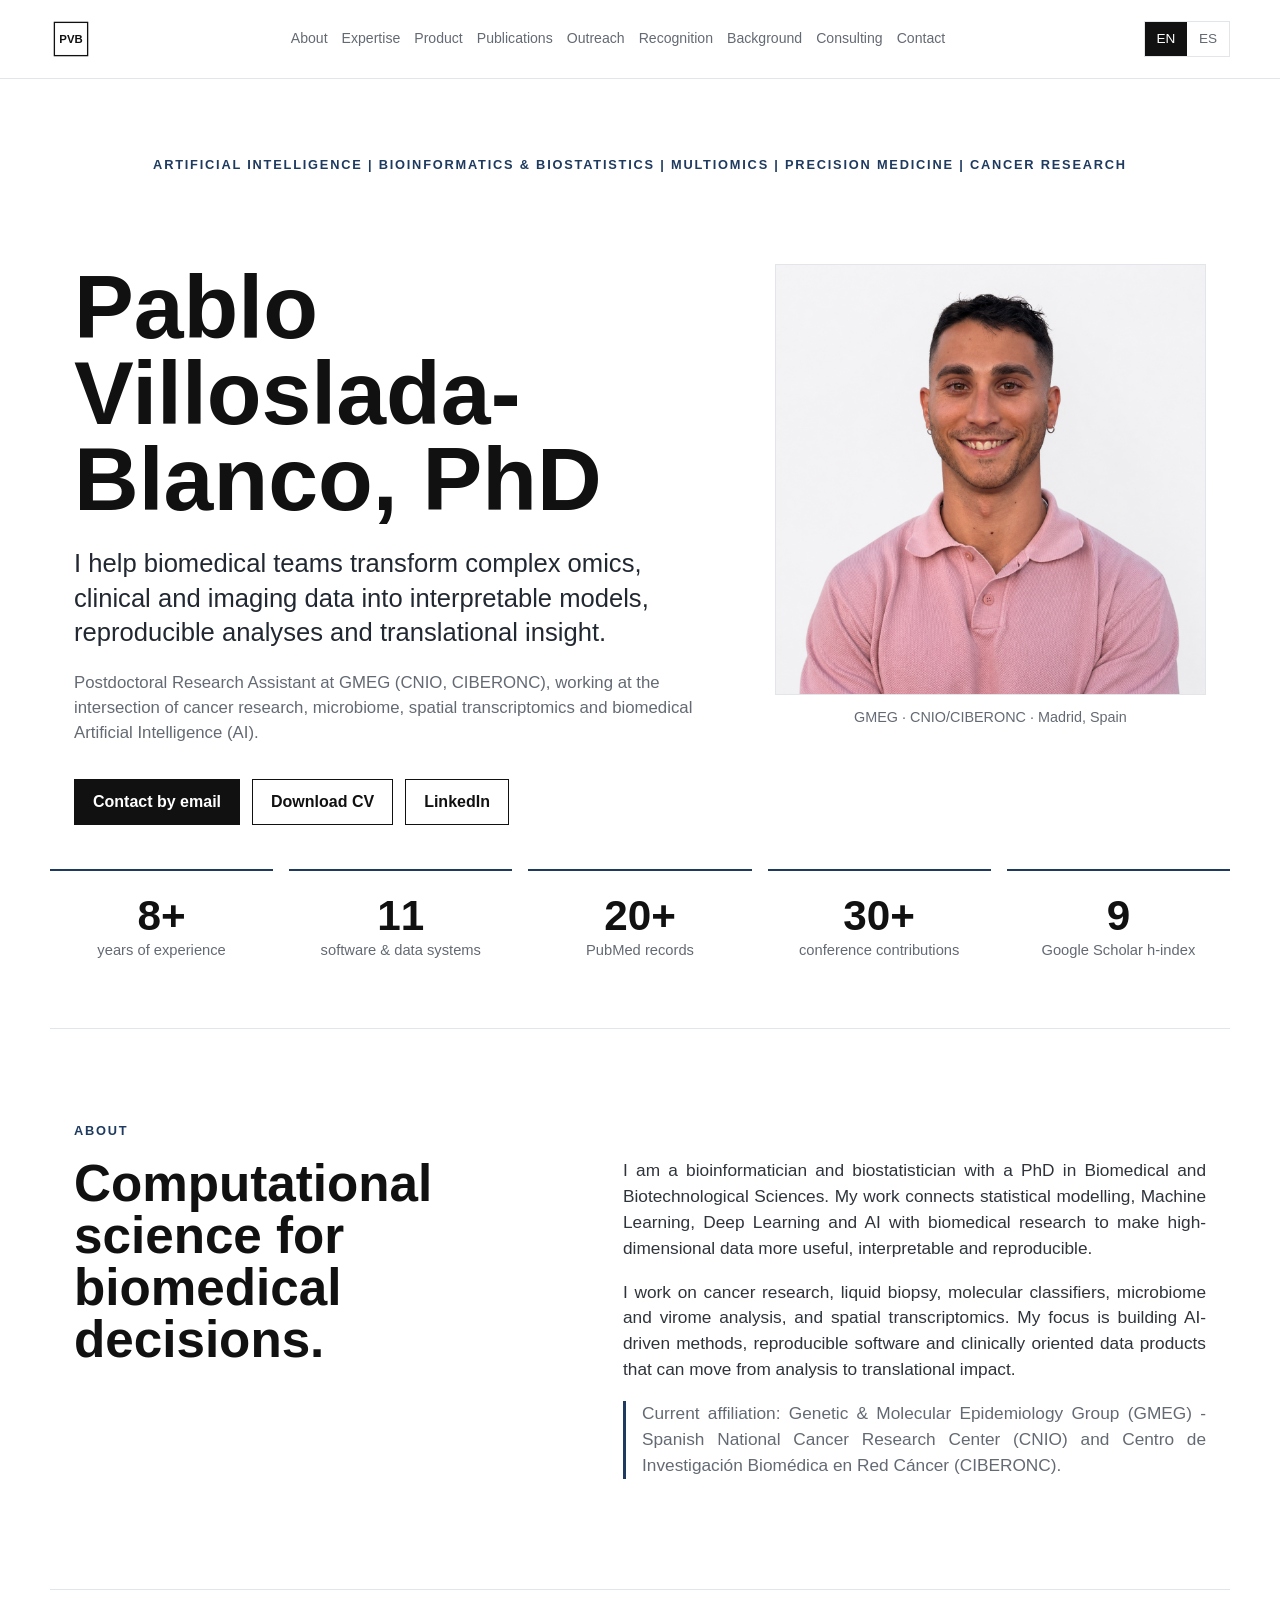
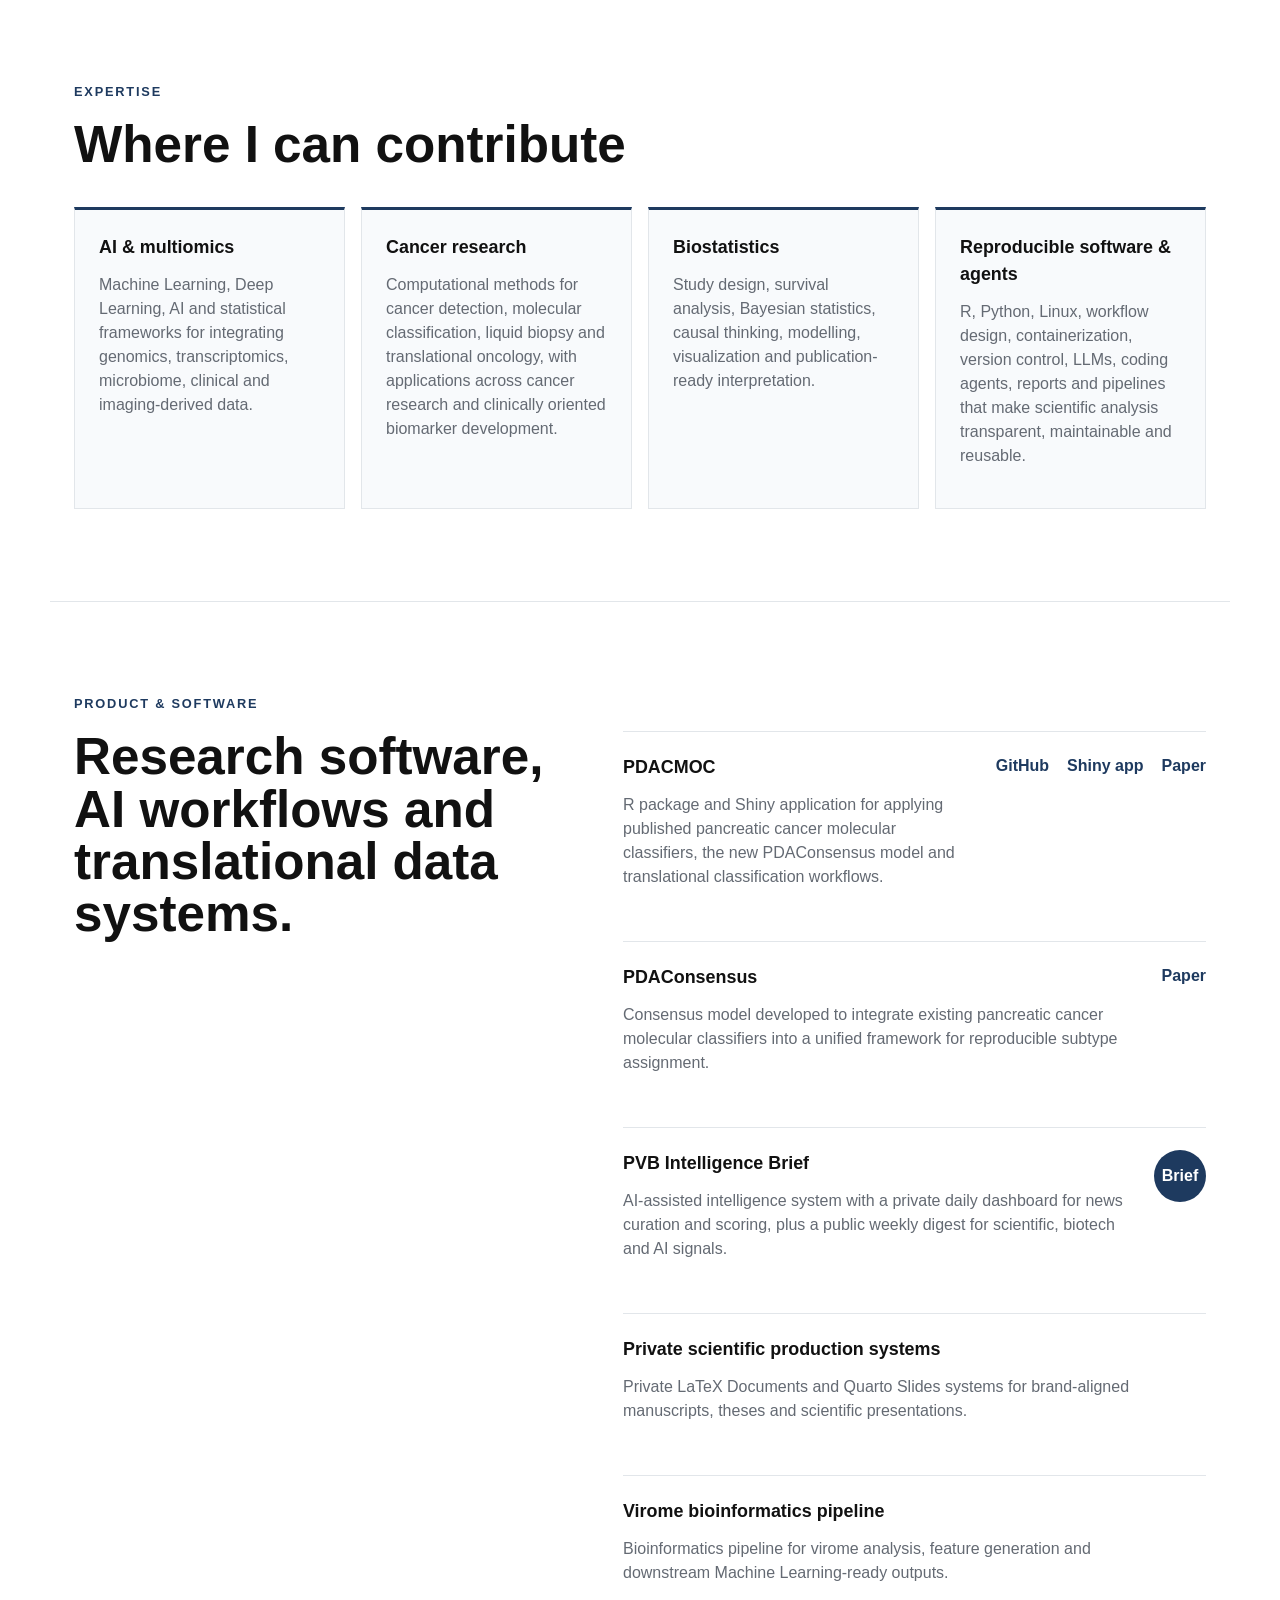
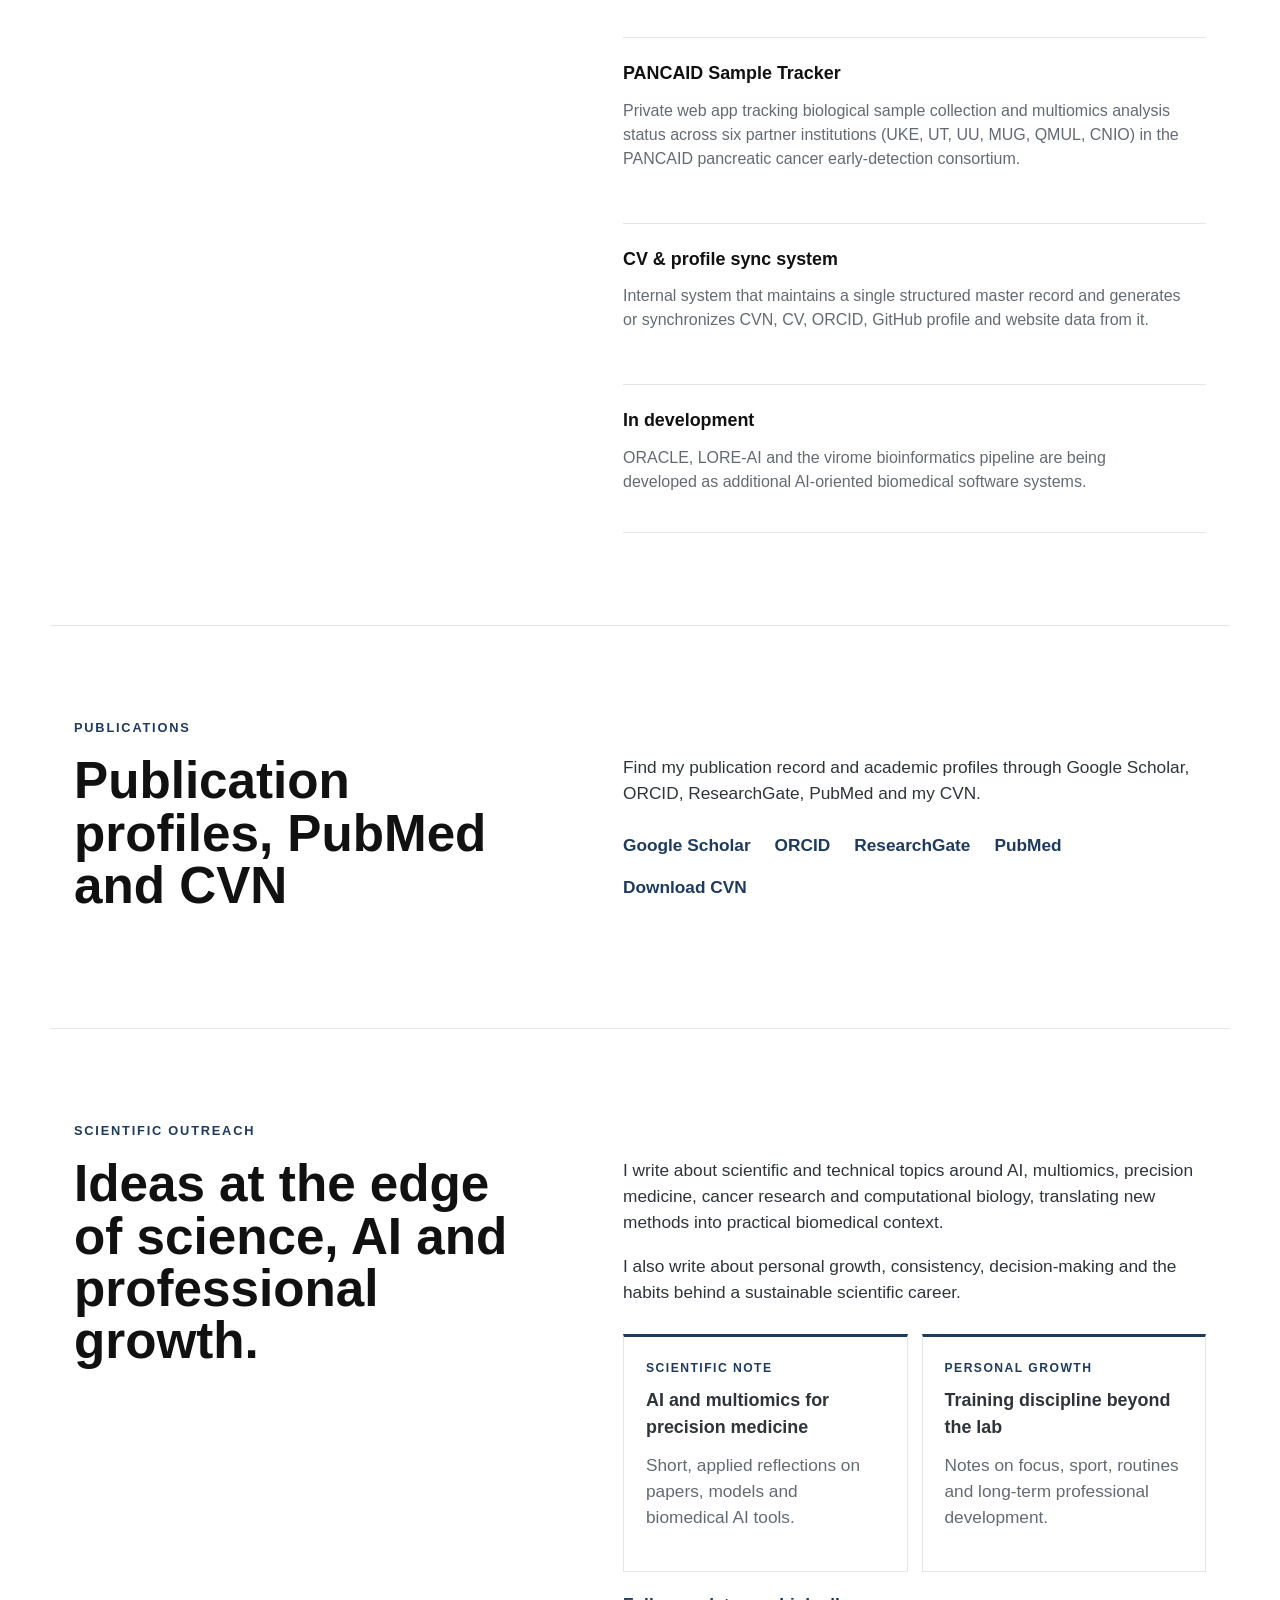
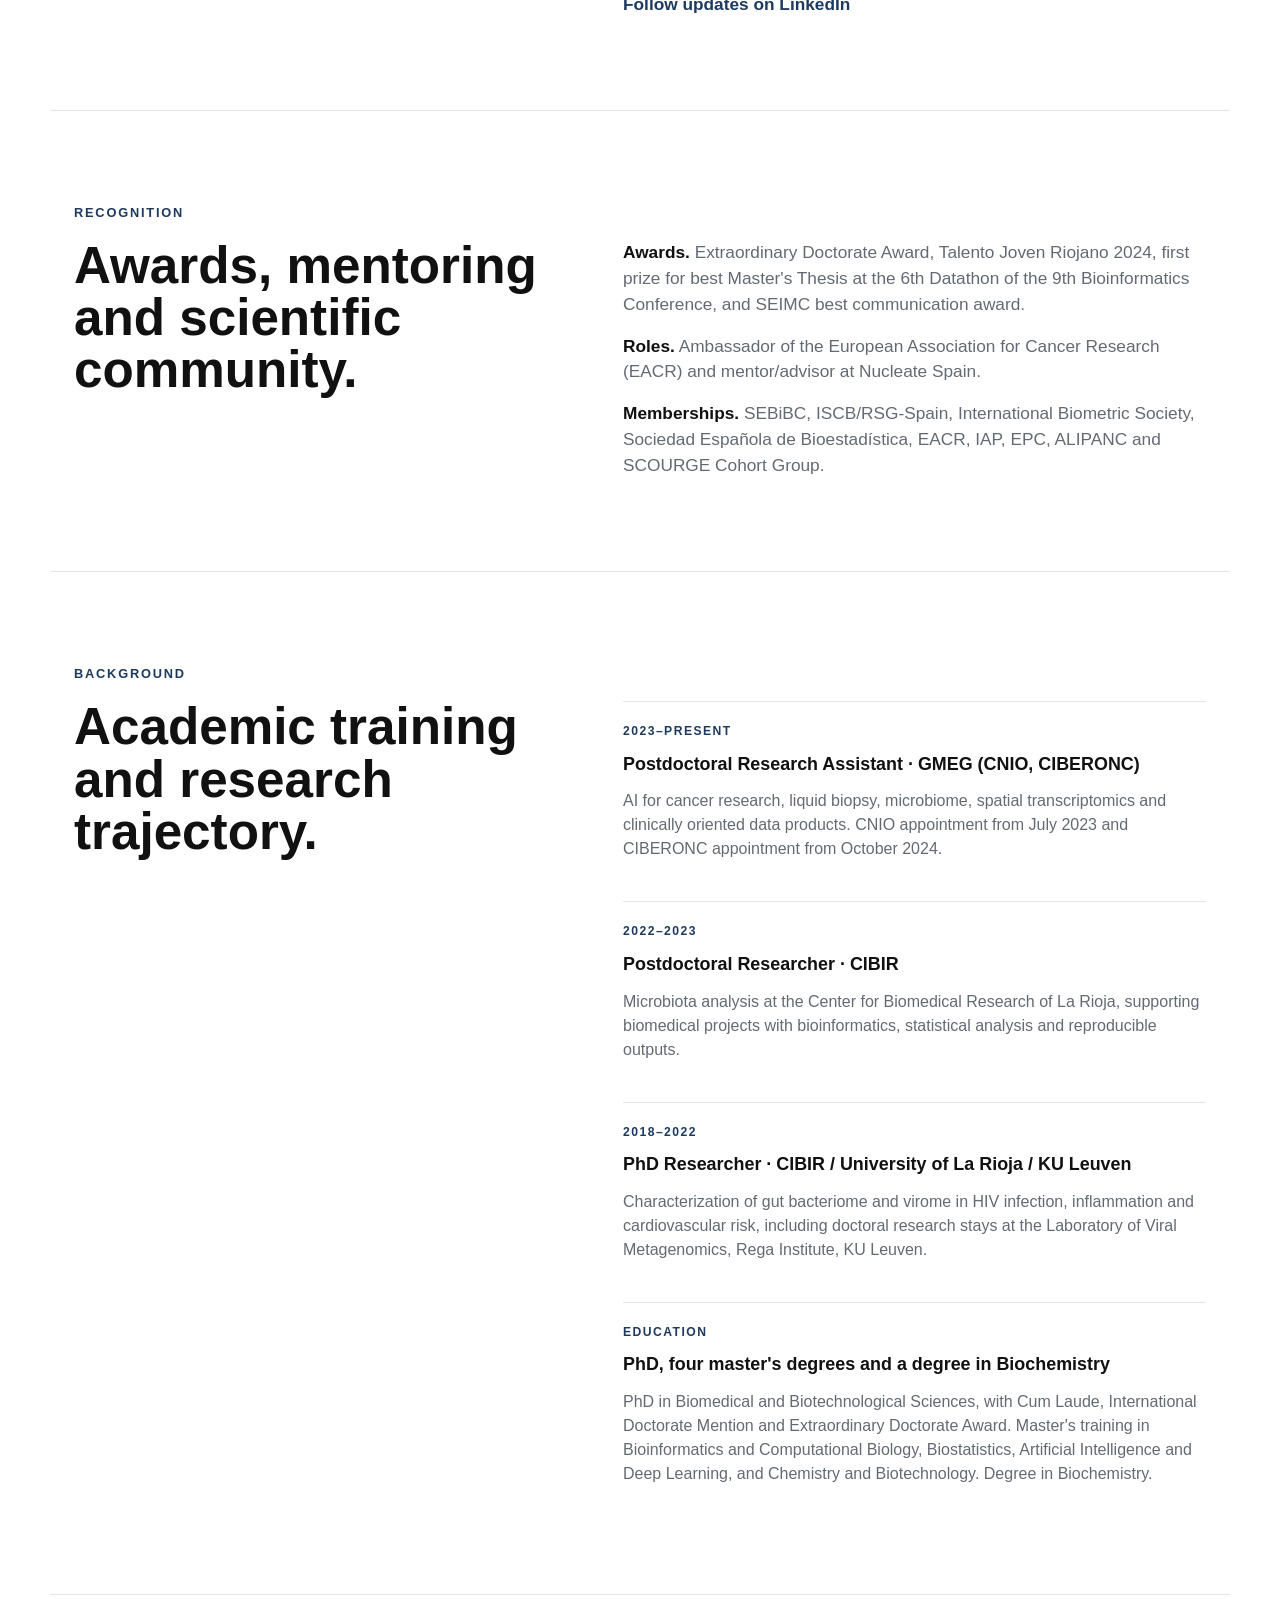
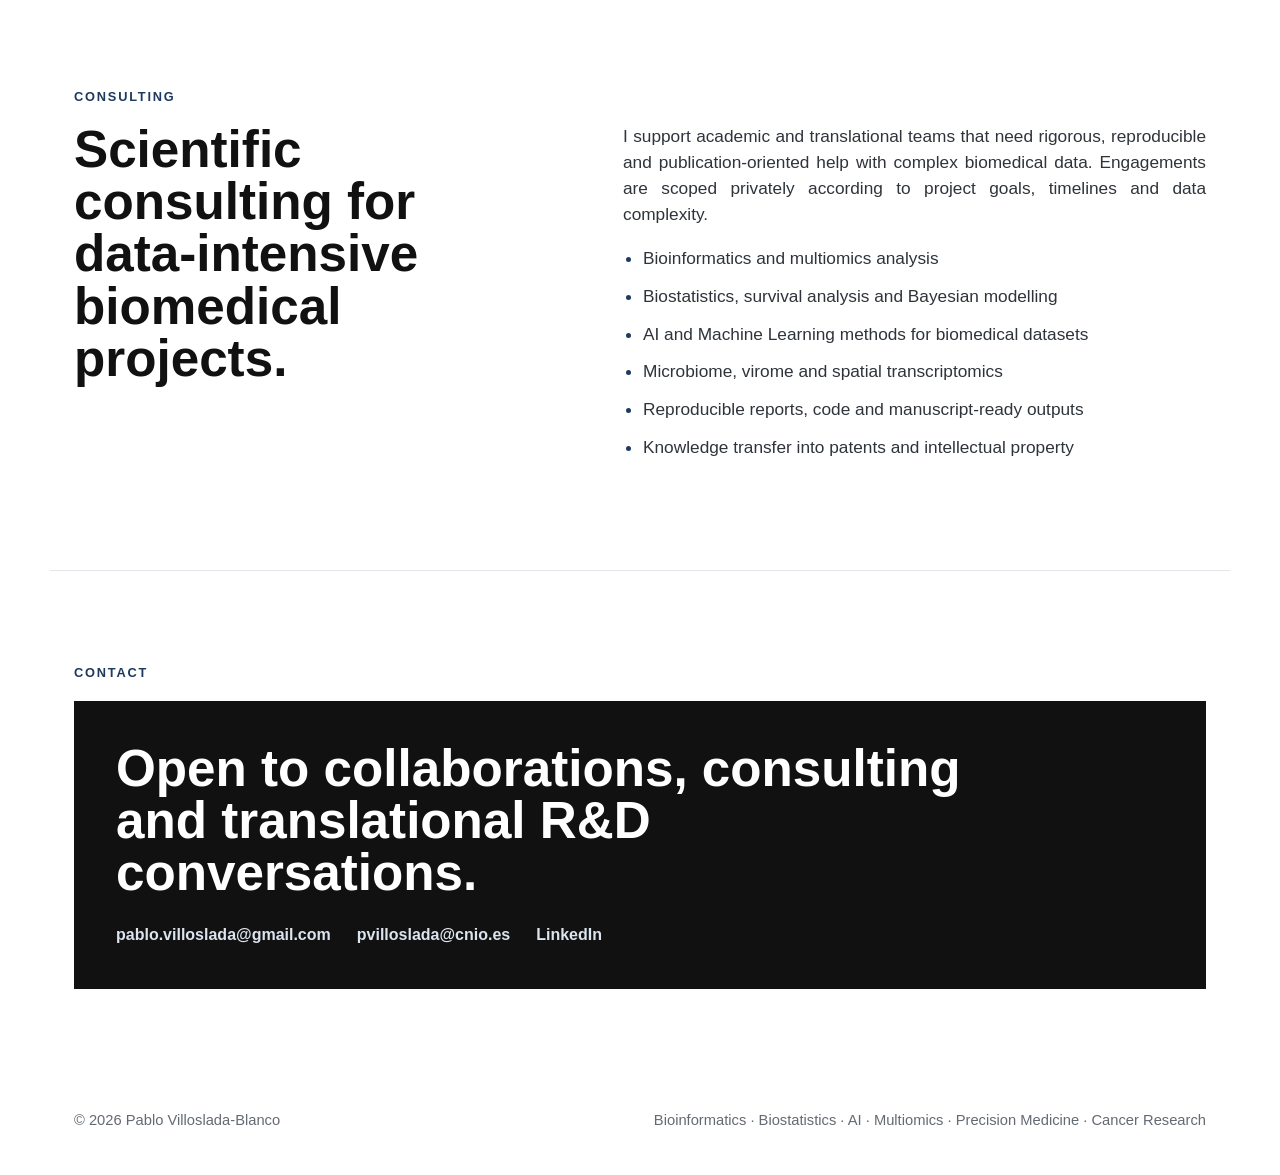
==== commit 96fc62fa: "Reorder hero eyebrow, add PANCAID tracker and CV system products, refresh CV/CVN - Move Artificial I" ====
--- a/index.html
+++ b/index.html
@@ -129,7 +129,7 @@
 
     <main id="top">
       <section class="hero">
-        <p class="eyebrow hero-eyebrow" data-i18n="heroEyebrow">Bioinformatics & Biostatistics | Artificial Intelligence | multiomics | precision medicine | cancer research</p>
+        <p class="eyebrow hero-eyebrow" data-i18n="heroEyebrow">Artificial Intelligence | Bioinformatics & Biostatistics | multiomics | precision medicine | cancer research</p>
         <div class="hero-copy">
           <h1>Pablo Villoslada-Blanco, PhD</h1>
           <p class="lead" data-i18n="heroLead">I help biomedical teams transform complex omics, clinical and imaging data into interpretable models, reproducible analyses and translational insight.</p>
@@ -152,7 +152,7 @@
           <span data-i18n="metricYears">years of experience</span>
         </div>
         <div>
-          <strong>9</strong>
+          <strong>11</strong>
           <span data-i18n="metricSystems">software & data systems</span>
         </div>
         <a class="metric-link" href="https://pubmed.ncbi.nlm.nih.gov/?term=(Villoslada-Blanco)+OR+(SCOURGE+Cohort+Group%5BCorporate+Author%5D)">
@@ -252,6 +252,18 @@
             </article>
             <article class="project project-compact">
               <div>
+                <h3 data-i18n="productPancaidTitle">PANCAID Sample Tracker</h3>
+                <p data-i18n="productPancaidBody">Private web app tracking biological sample collection and multiomics analysis status across six partner institutions (UKE, UT, UU, MUG, QMUL, CNIO) in the PANCAID pancreatic cancer early-detection consortium.</p>
+              </div>
+            </article>
+            <article class="project project-compact">
+              <div>
+                <h3 data-i18n="productCvSystemTitle">CV & profile sync system</h3>
+                <p data-i18n="productCvSystemBody">Internal system that maintains a single structured master record and generates or synchronizes CVN, CV, ORCID, GitHub profile and website data from it.</p>
+              </div>
+            </article>
+            <article class="project project-compact">
+              <div>
                 <h3 data-i18n="productDevelopmentTitle">In development</h3>
                 <p data-i18n="productDevelopmentBody">ORACLE, LORE-AI and the virome bioinformatics pipeline are being developed as additional AI-oriented biomedical software systems.</p>
               </div>
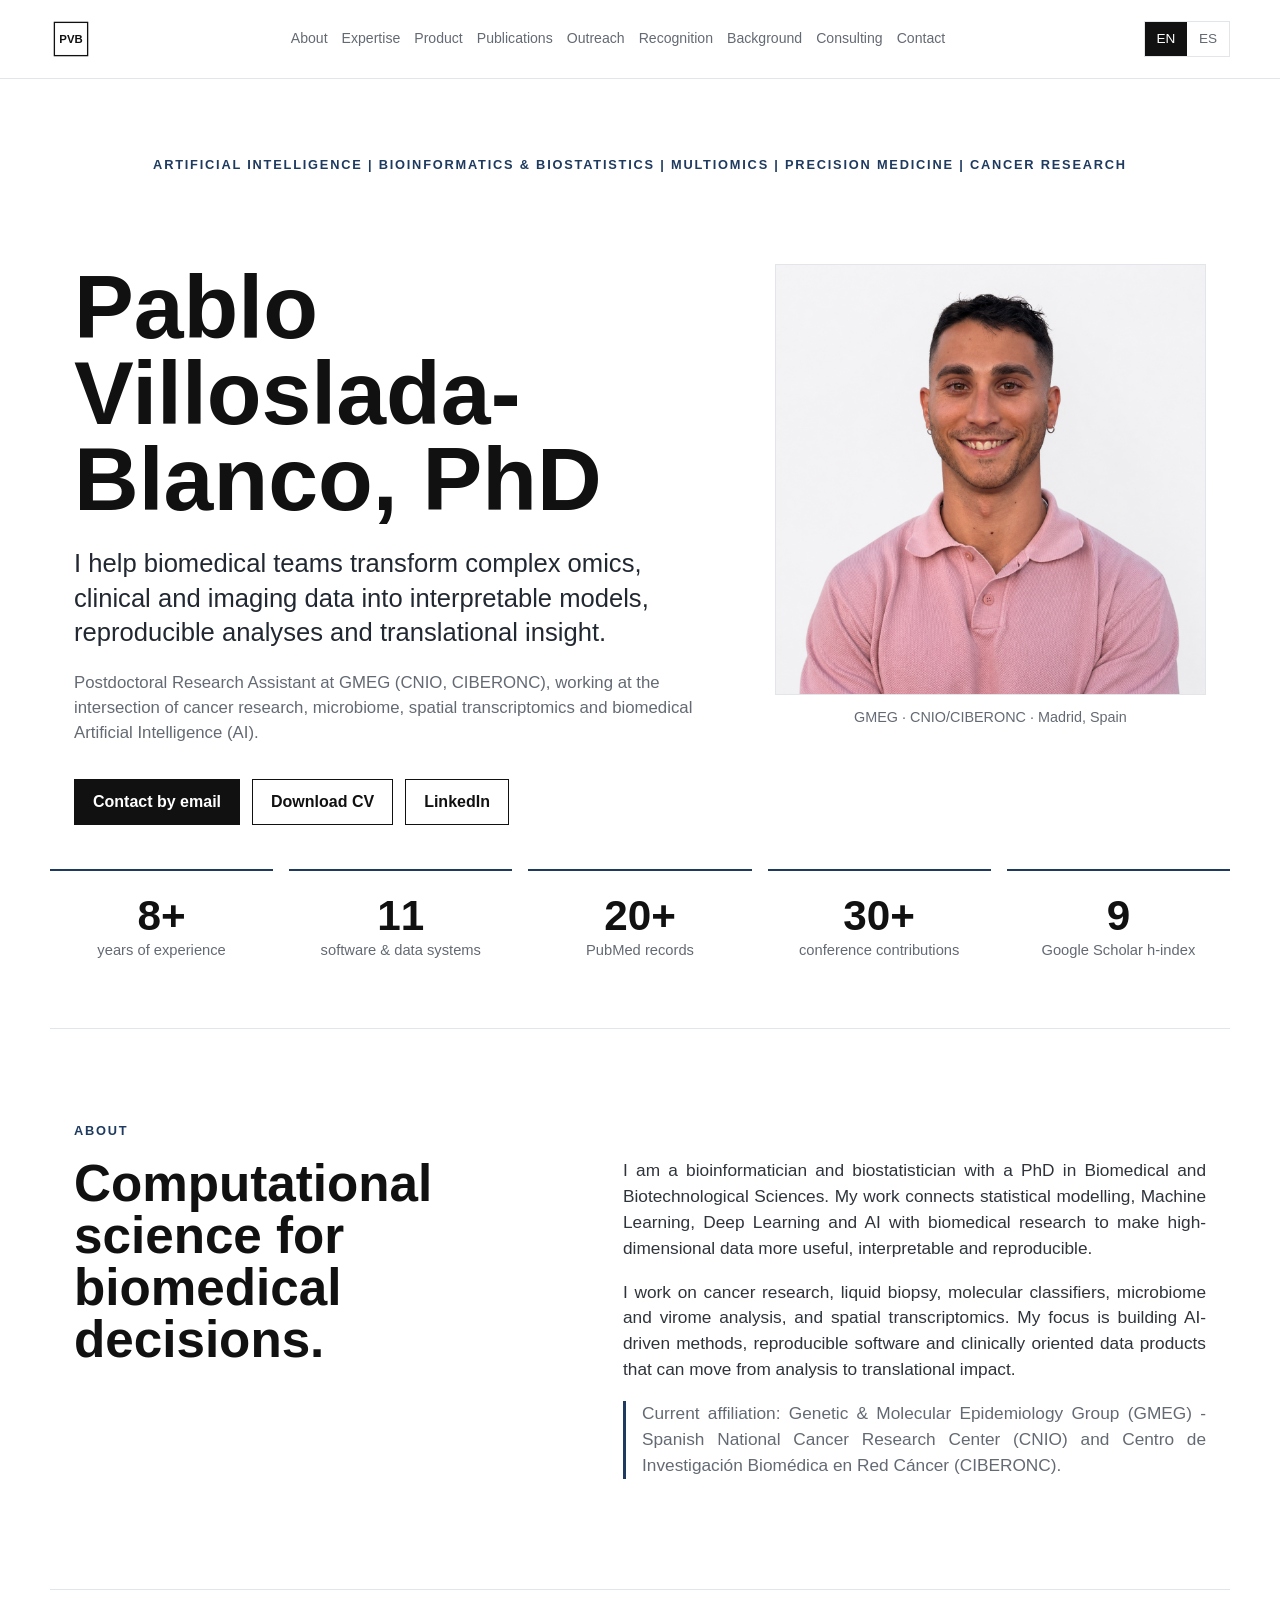
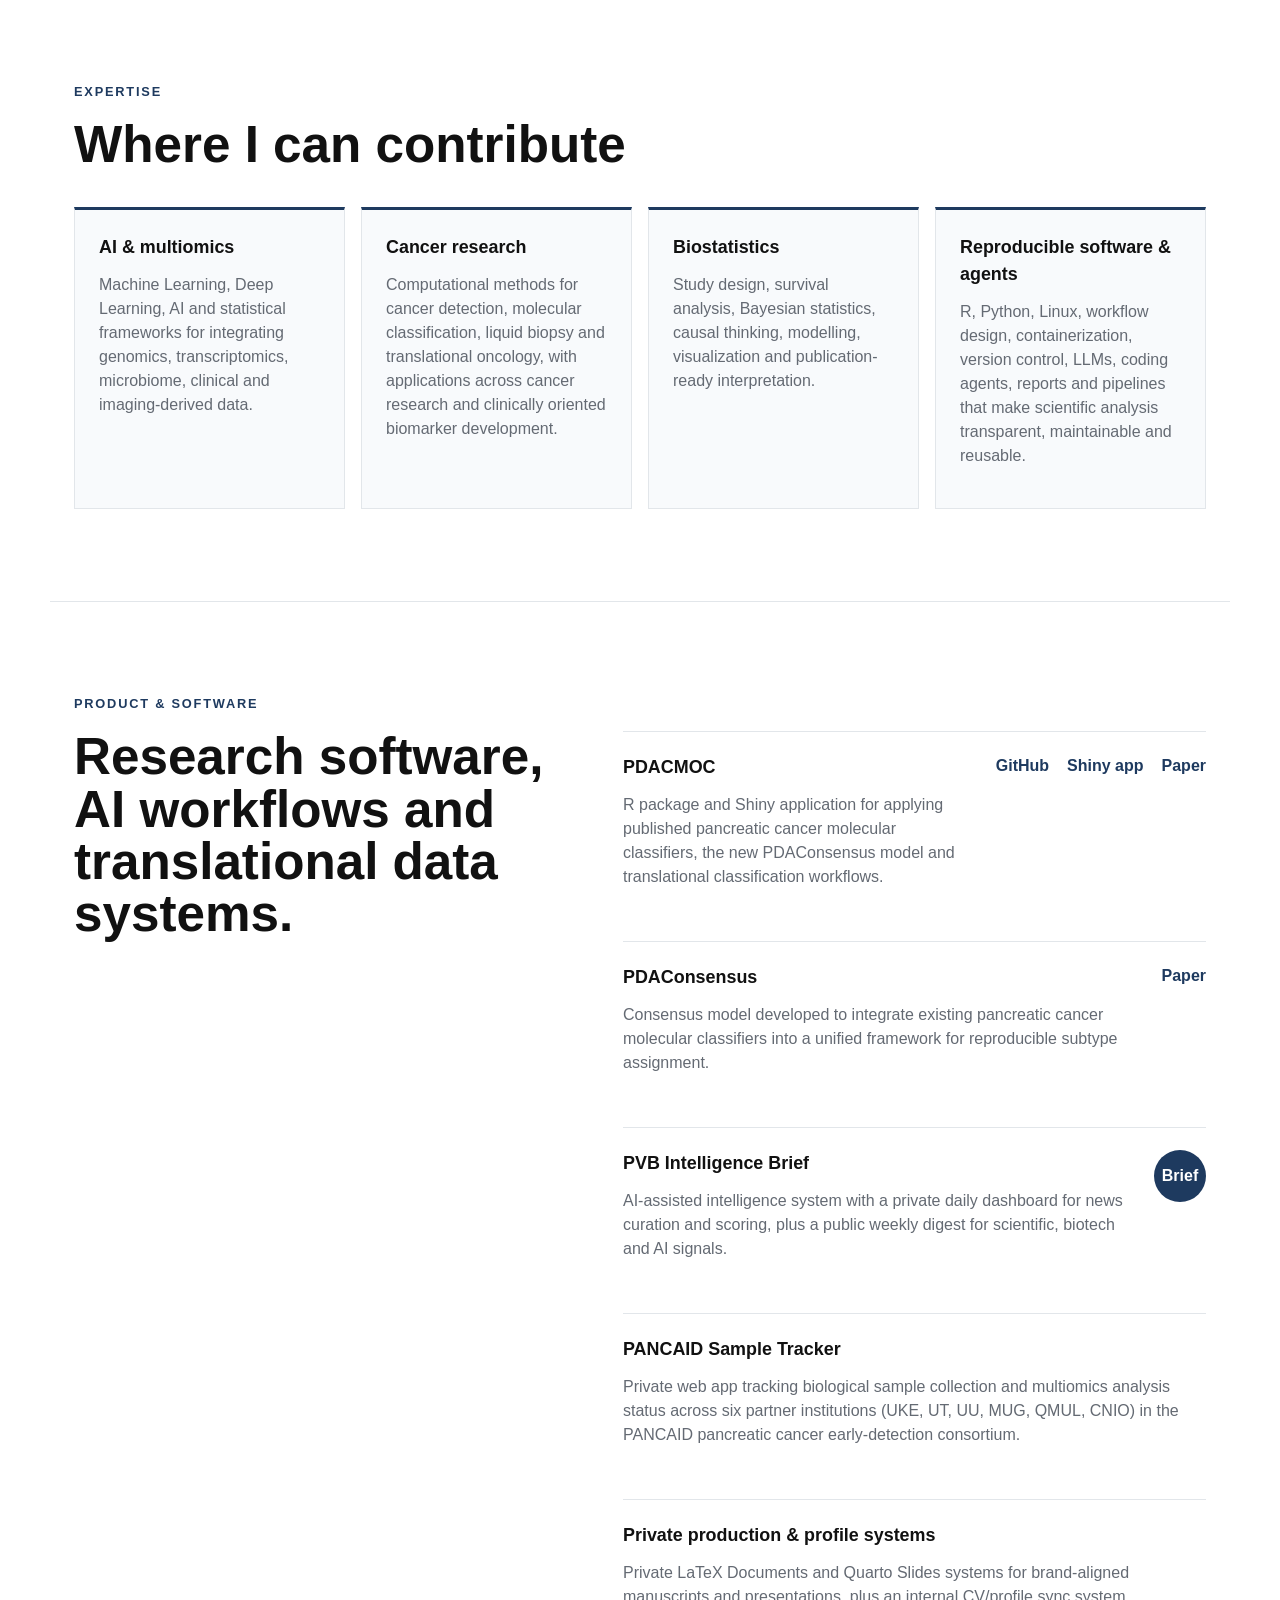
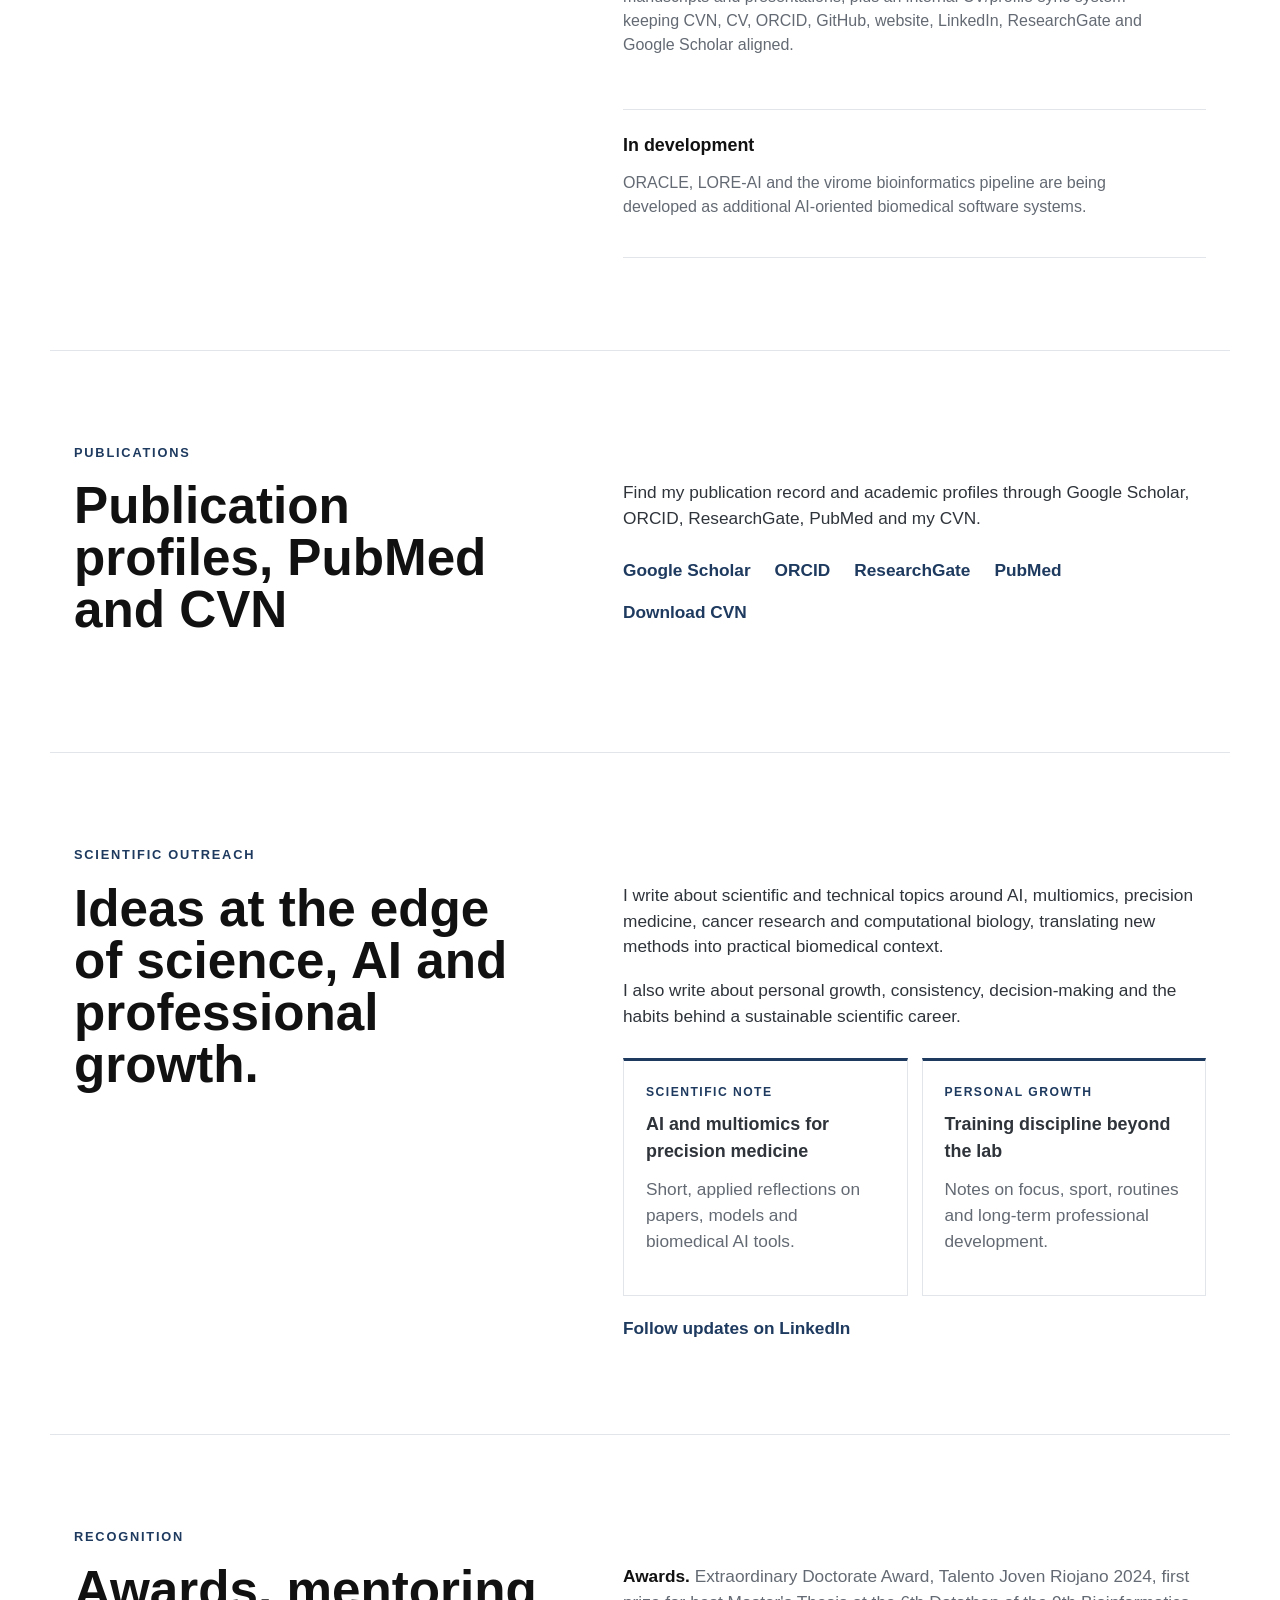
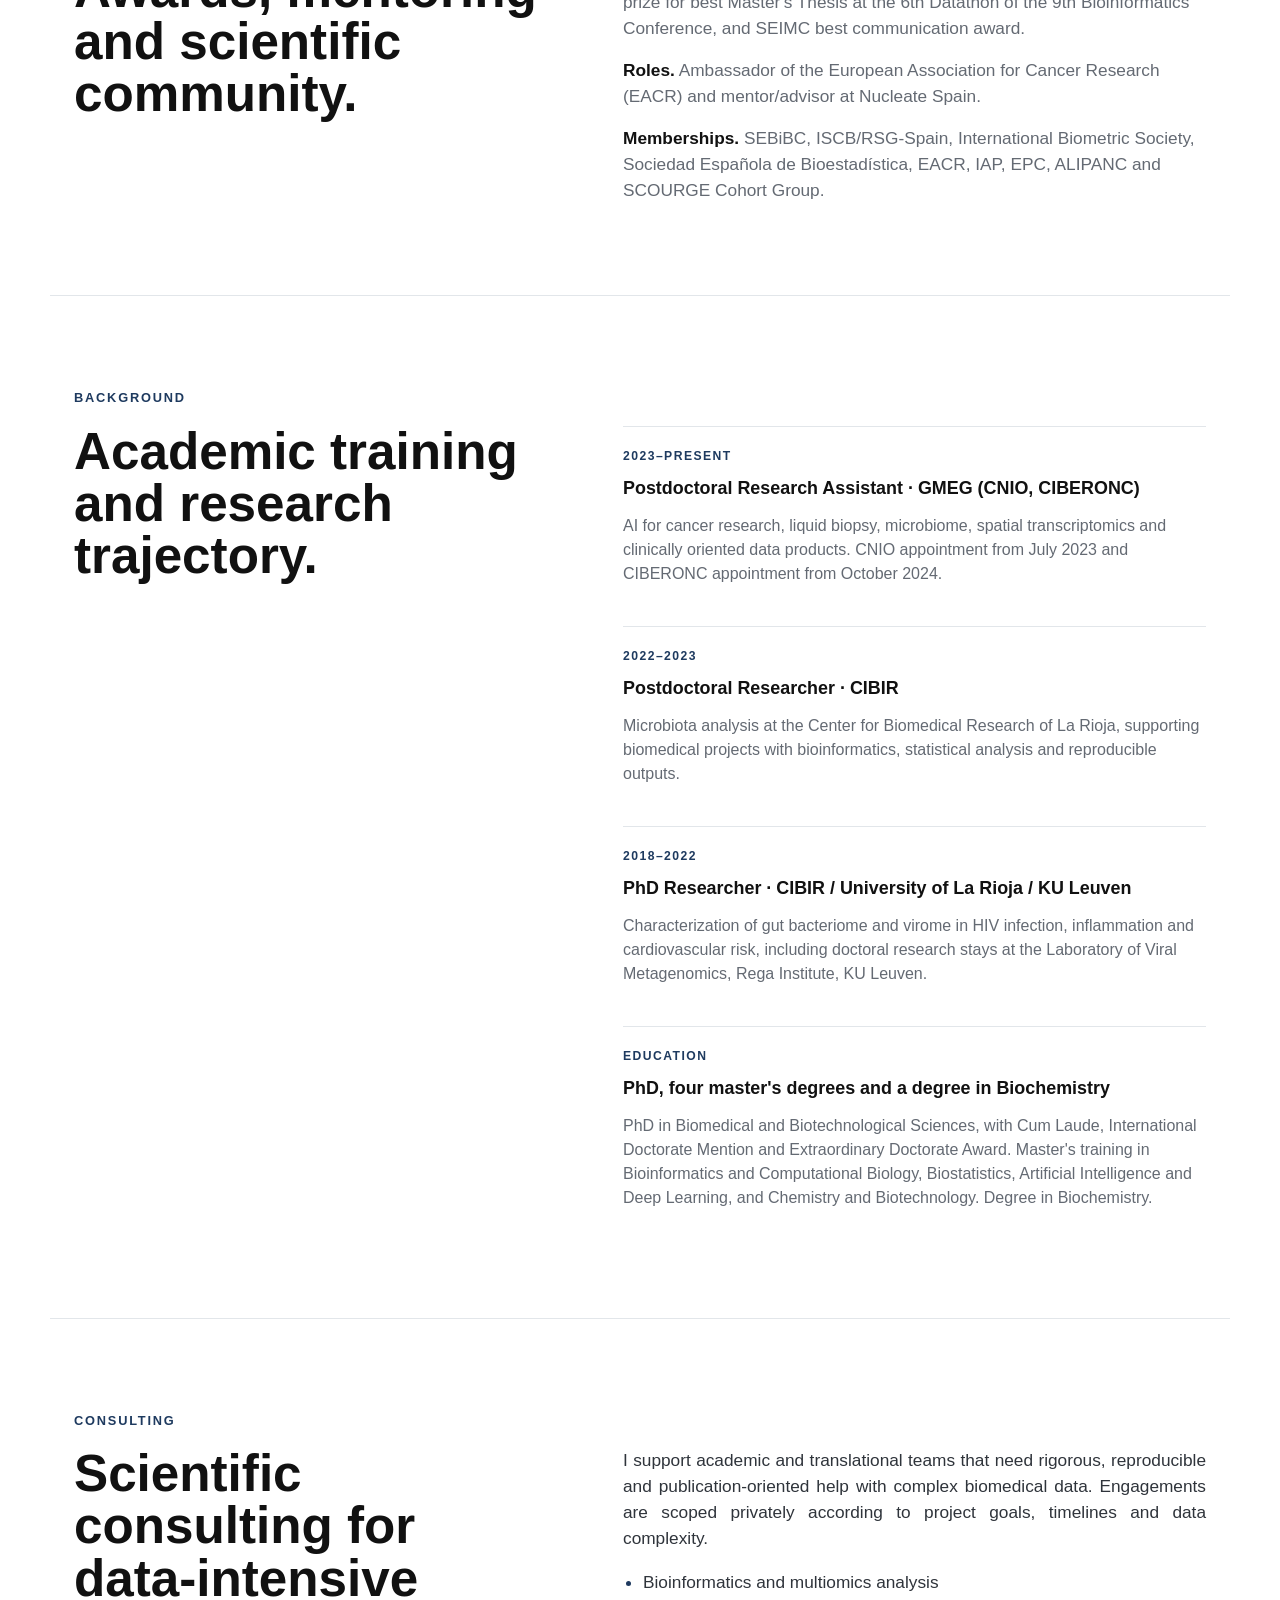
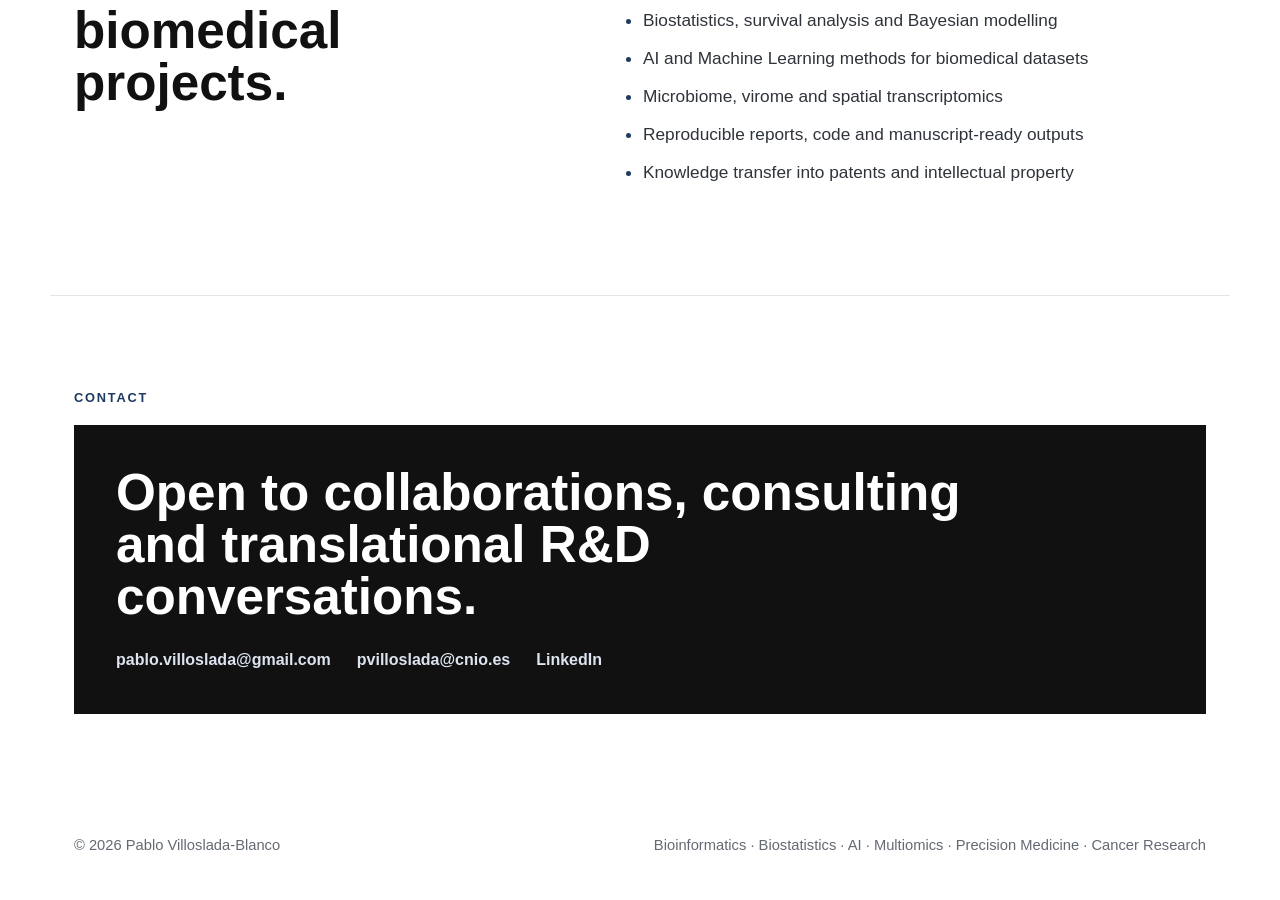
==== commit 62654f98: "Reorder Product & software section and merge internal tooling cards - Move PANCAID Sample Tracker up" ====
--- a/index.html
+++ b/index.html
@@ -240,26 +240,14 @@
             </article>
             <article class="project project-compact">
               <div>
-                <h3 data-i18n="productPrivateTitle">Private scientific production systems</h3>
-                <p data-i18n="productPrivateBody">Private LaTeX Documents and Quarto Slides systems for brand-aligned manuscripts, theses and scientific presentations.</p>
-              </div>
-            </article>
-            <article class="project project-compact">
-              <div>
-                <h3 data-i18n="productPipelineTitle">Virome bioinformatics pipeline</h3>
-                <p data-i18n="productPipelineBody">Bioinformatics pipeline for virome analysis, feature generation and downstream Machine Learning-ready outputs.</p>
-              </div>
-            </article>
-            <article class="project project-compact">
-              <div>
                 <h3 data-i18n="productPancaidTitle">PANCAID Sample Tracker</h3>
                 <p data-i18n="productPancaidBody">Private web app tracking biological sample collection and multiomics analysis status across six partner institutions (UKE, UT, UU, MUG, QMUL, CNIO) in the PANCAID pancreatic cancer early-detection consortium.</p>
               </div>
             </article>
             <article class="project project-compact">
               <div>
-                <h3 data-i18n="productCvSystemTitle">CV & profile sync system</h3>
-                <p data-i18n="productCvSystemBody">Internal system that maintains a single structured master record and generates or synchronizes CVN, CV, ORCID, GitHub profile and website data from it.</p>
+                <h3 data-i18n="productPrivateTitle">Private production & profile systems</h3>
+                <p data-i18n="productPrivateBody">Private LaTeX Documents and Quarto Slides systems for brand-aligned manuscripts and presentations, plus an internal CV/profile sync system keeping CVN, CV, ORCID, GitHub, website, LinkedIn, ResearchGate and Google Scholar aligned.</p>
               </div>
             </article>
             <article class="project project-compact">
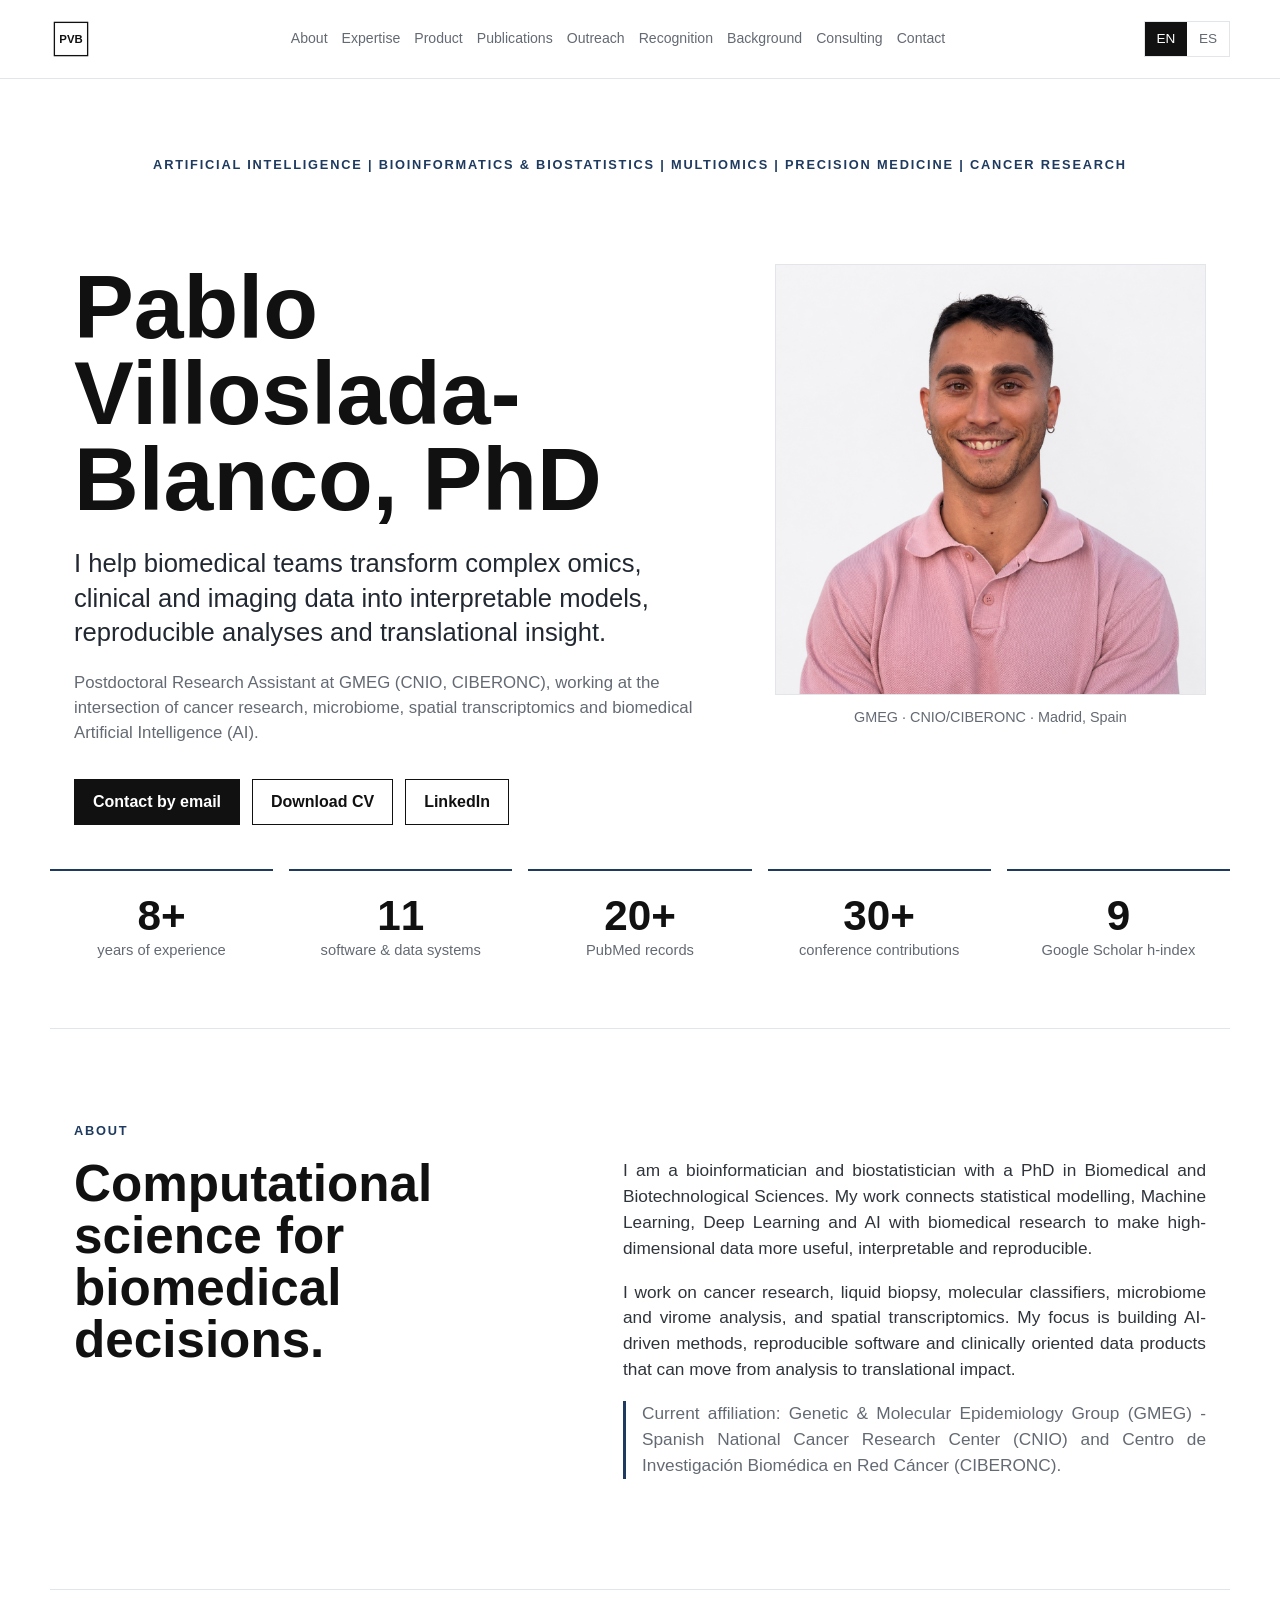
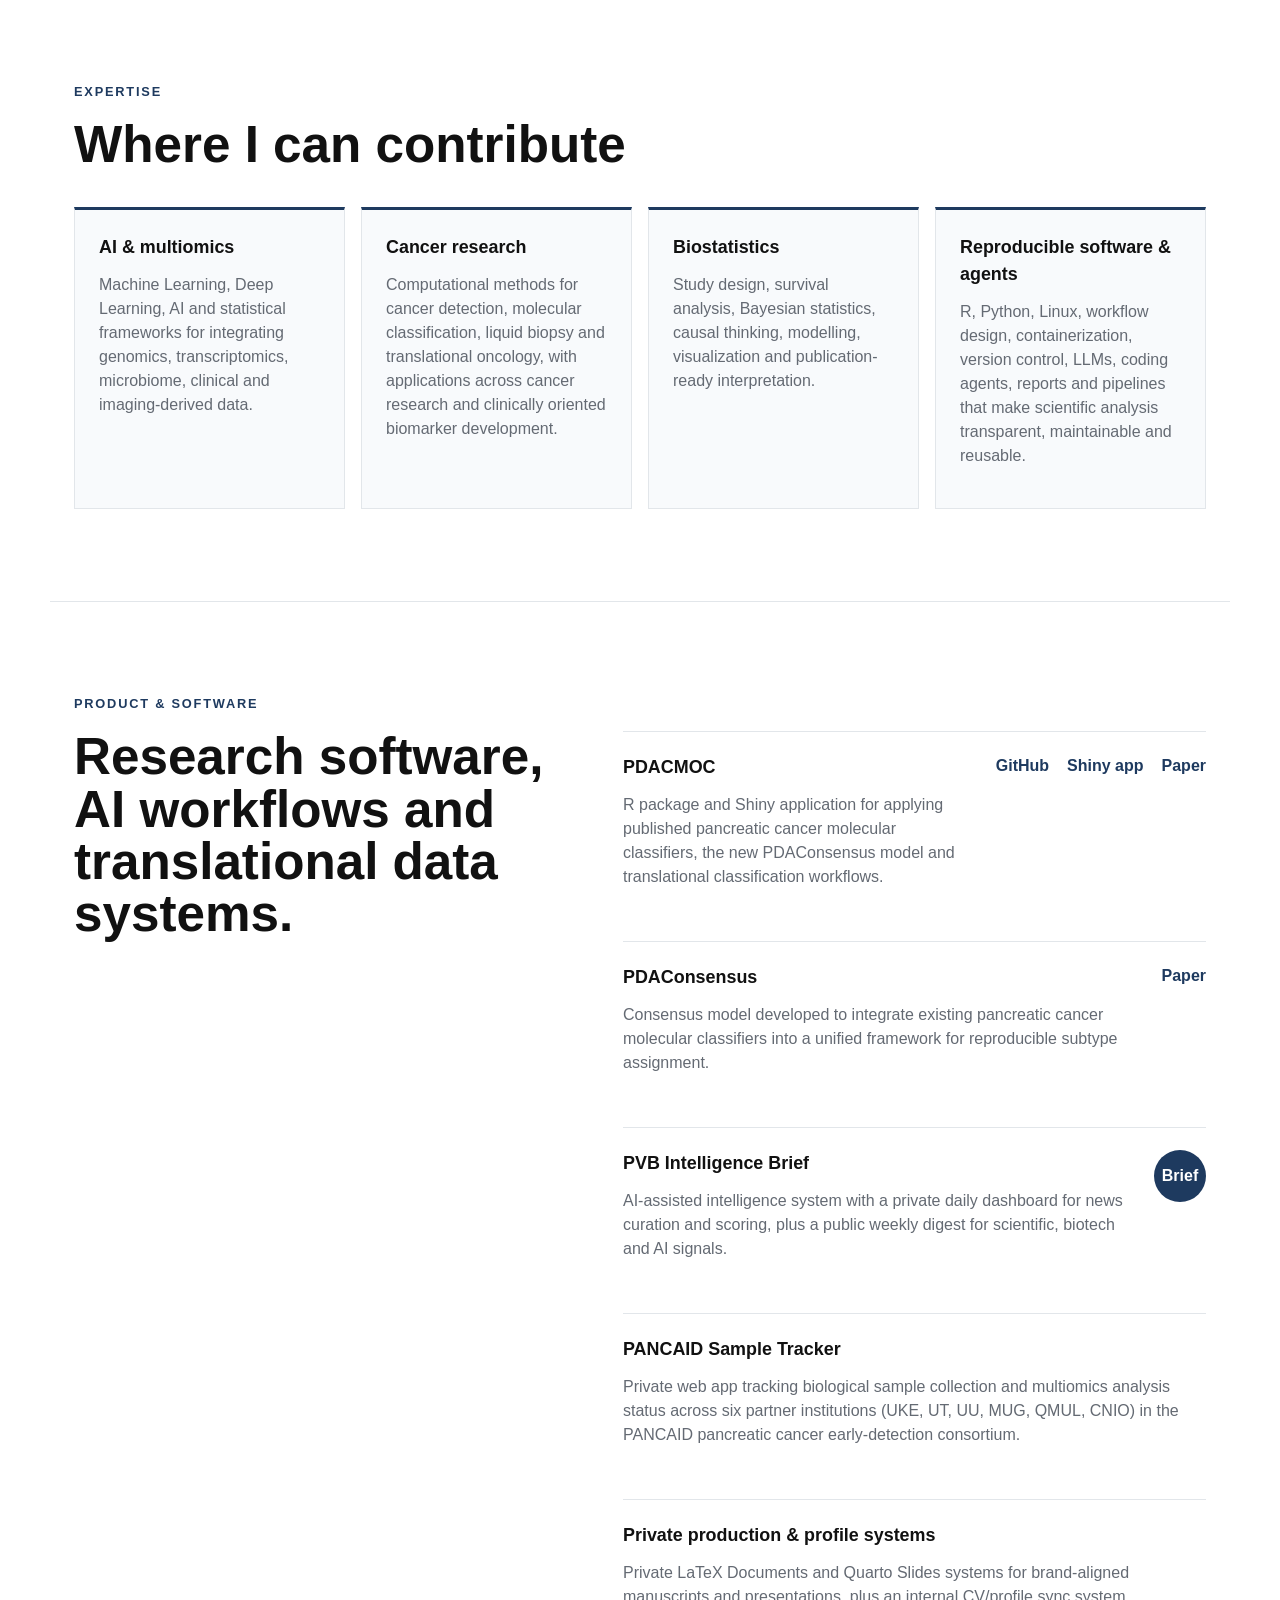
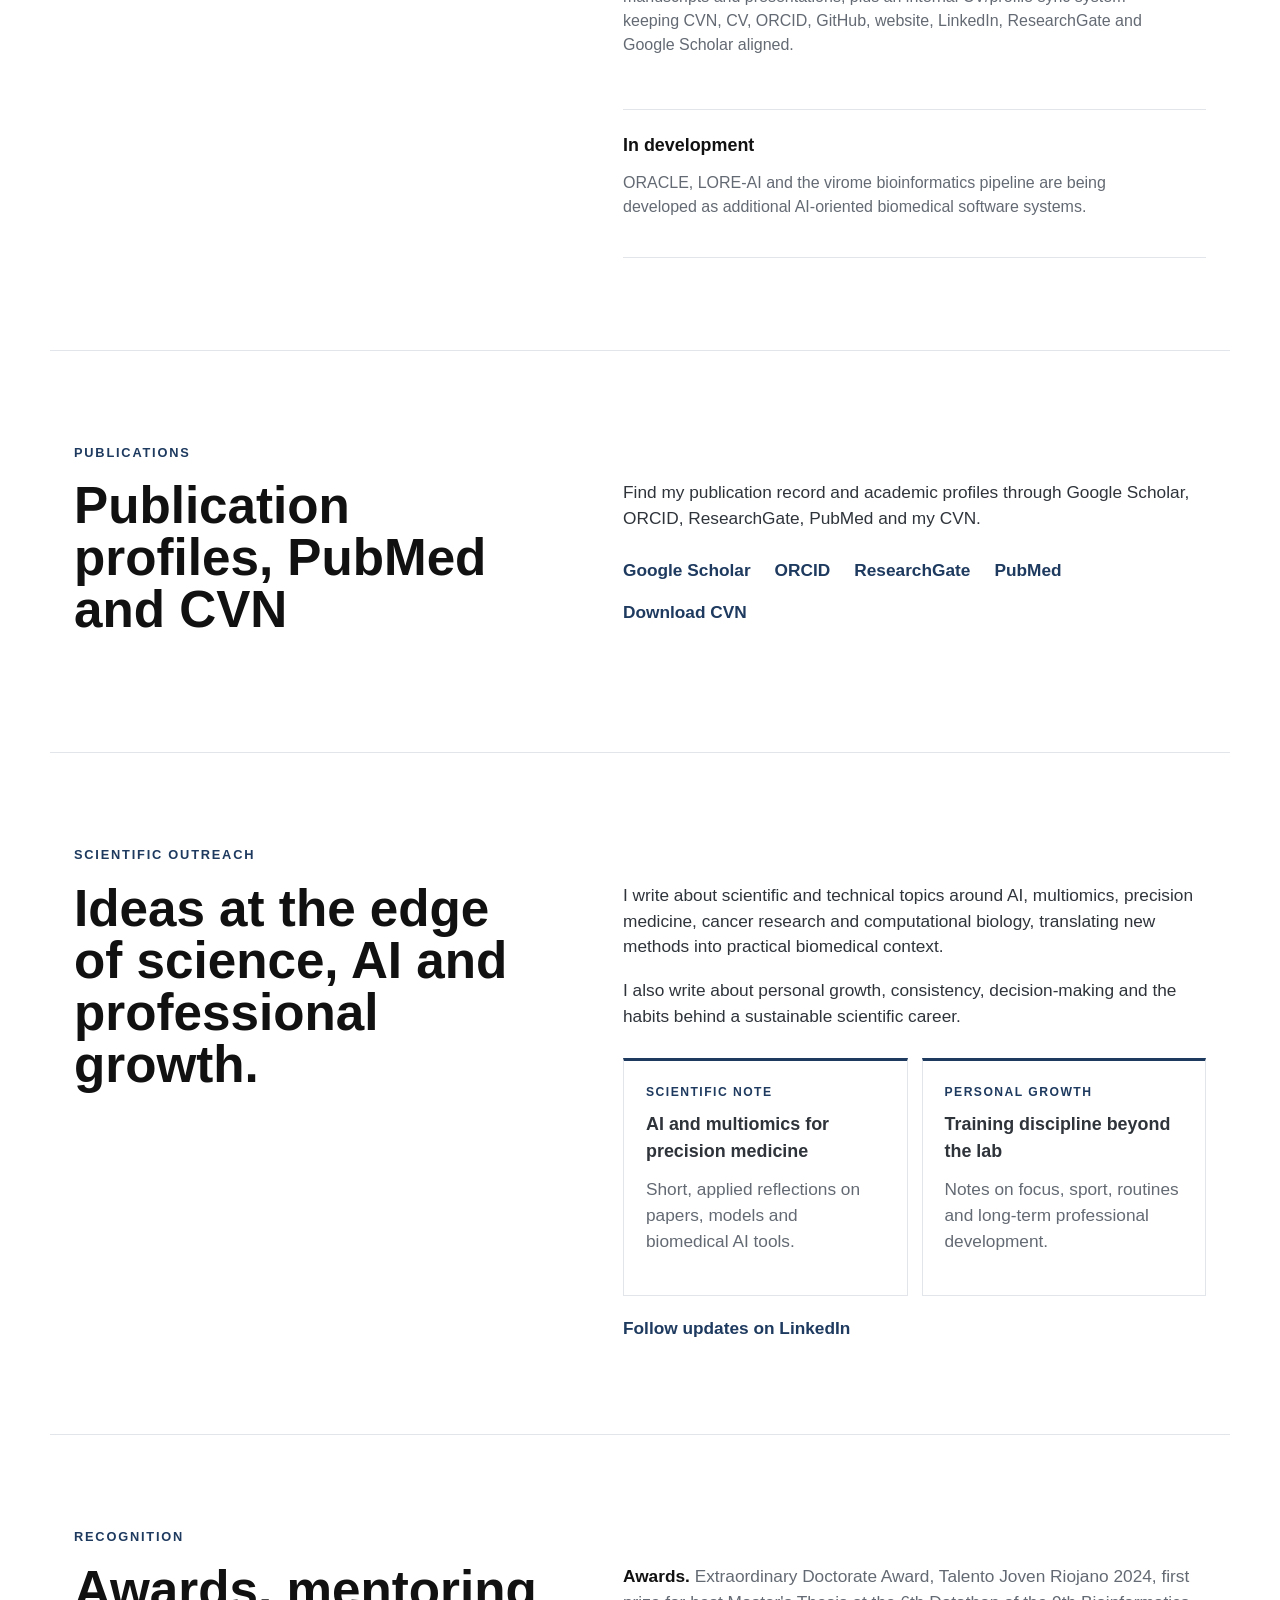
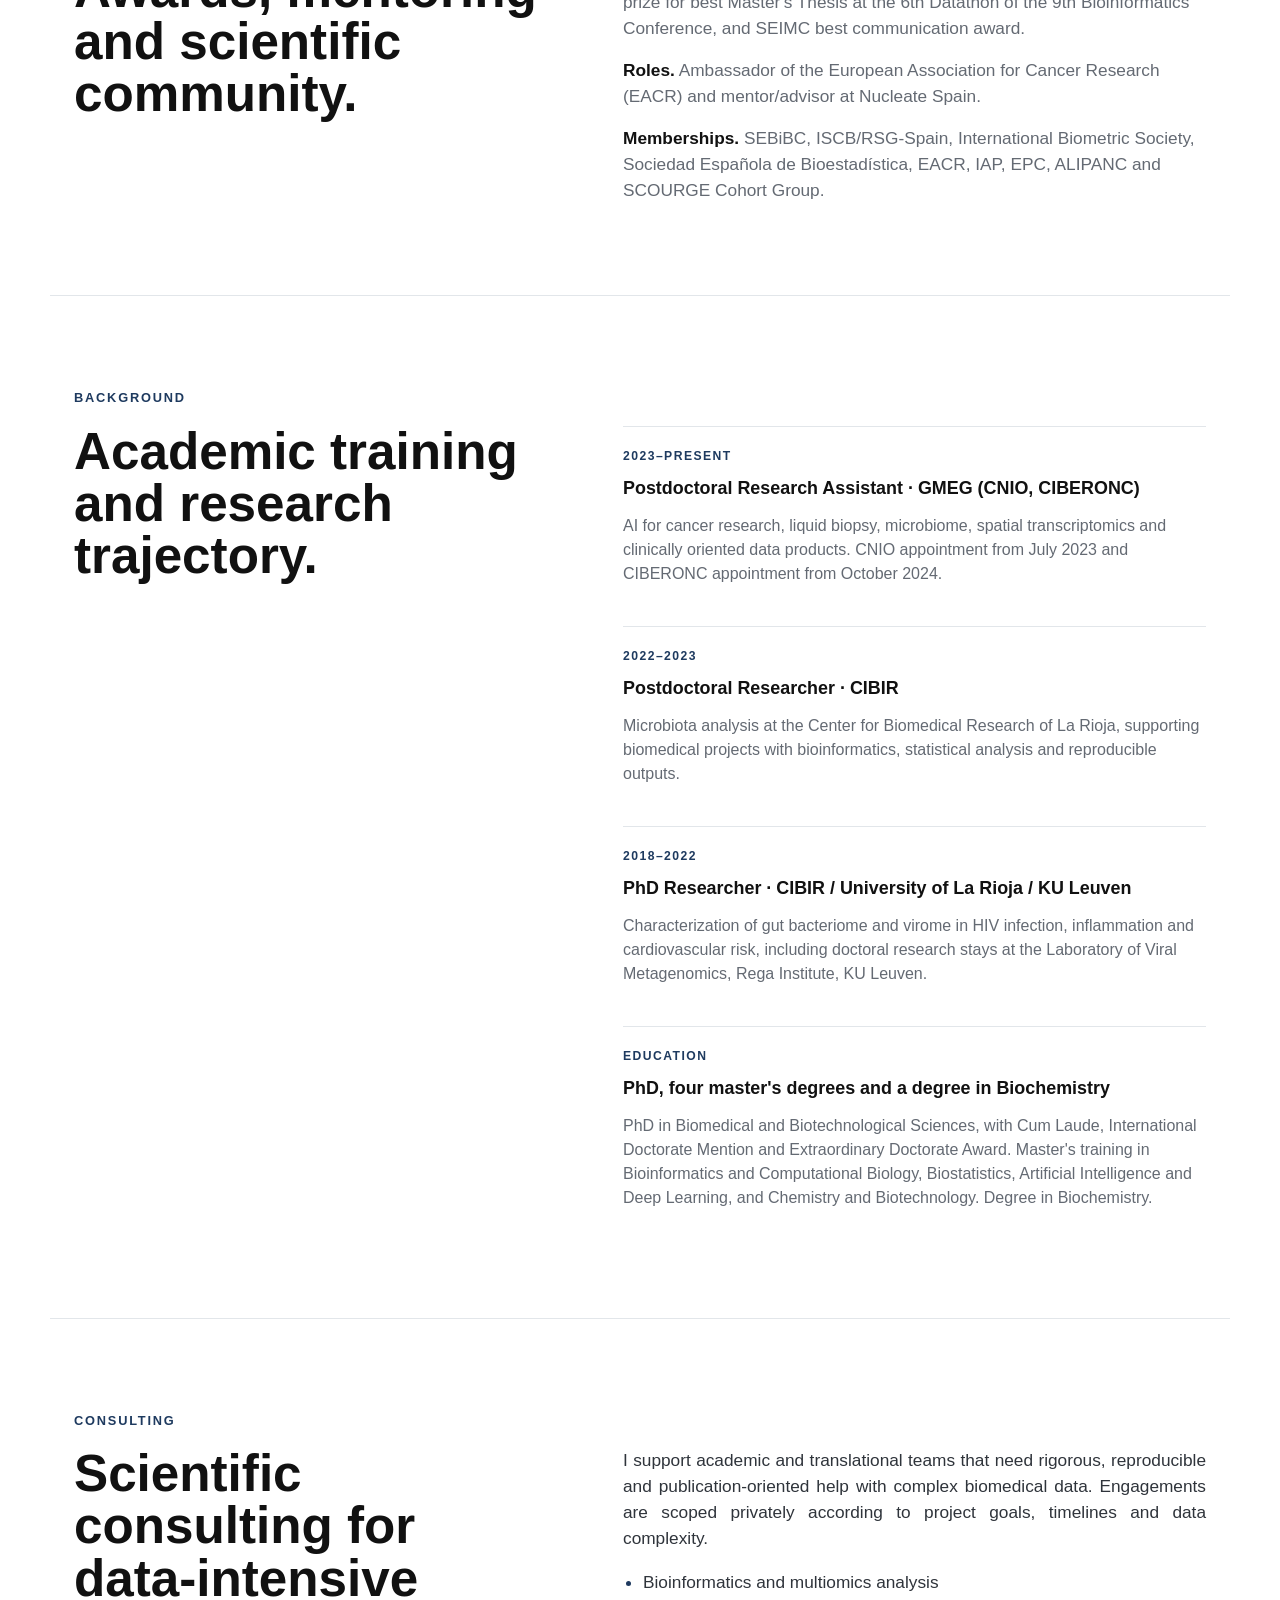
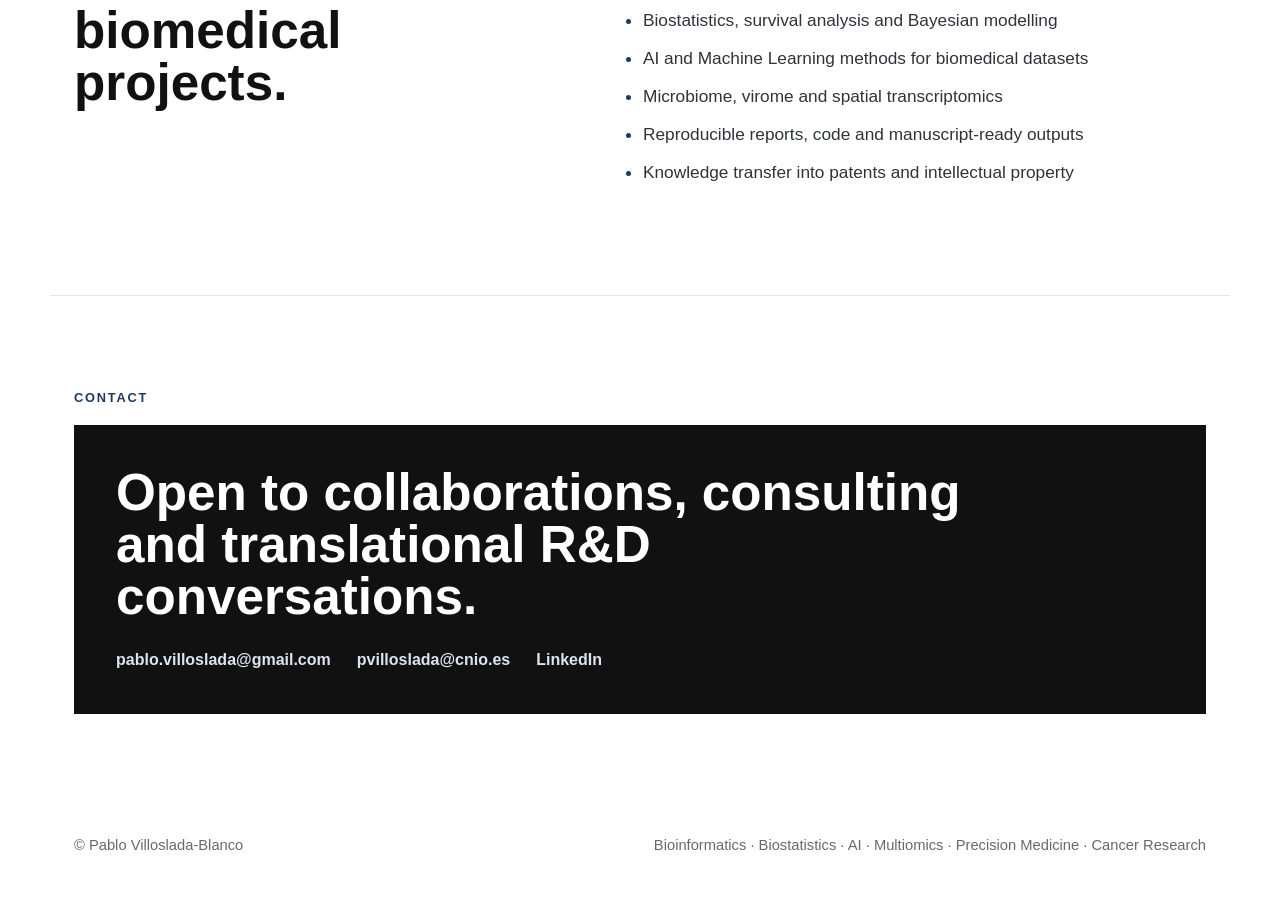
==== commit 22995c77: "Drop the year from the copyright notice A hardcoded year goes stale every January and a dated footer" ====
--- a/index.html
+++ b/index.html
@@ -376,7 +376,7 @@
     </main>
 
     <footer class="site-footer">
-      <span>© 2026 Pablo Villoslada-Blanco</span>
+      <span>© Pablo Villoslada-Blanco</span>
       <span>Bioinformatics · Biostatistics · AI · Multiomics · Precision Medicine · Cancer Research</span>
     </footer>
 
